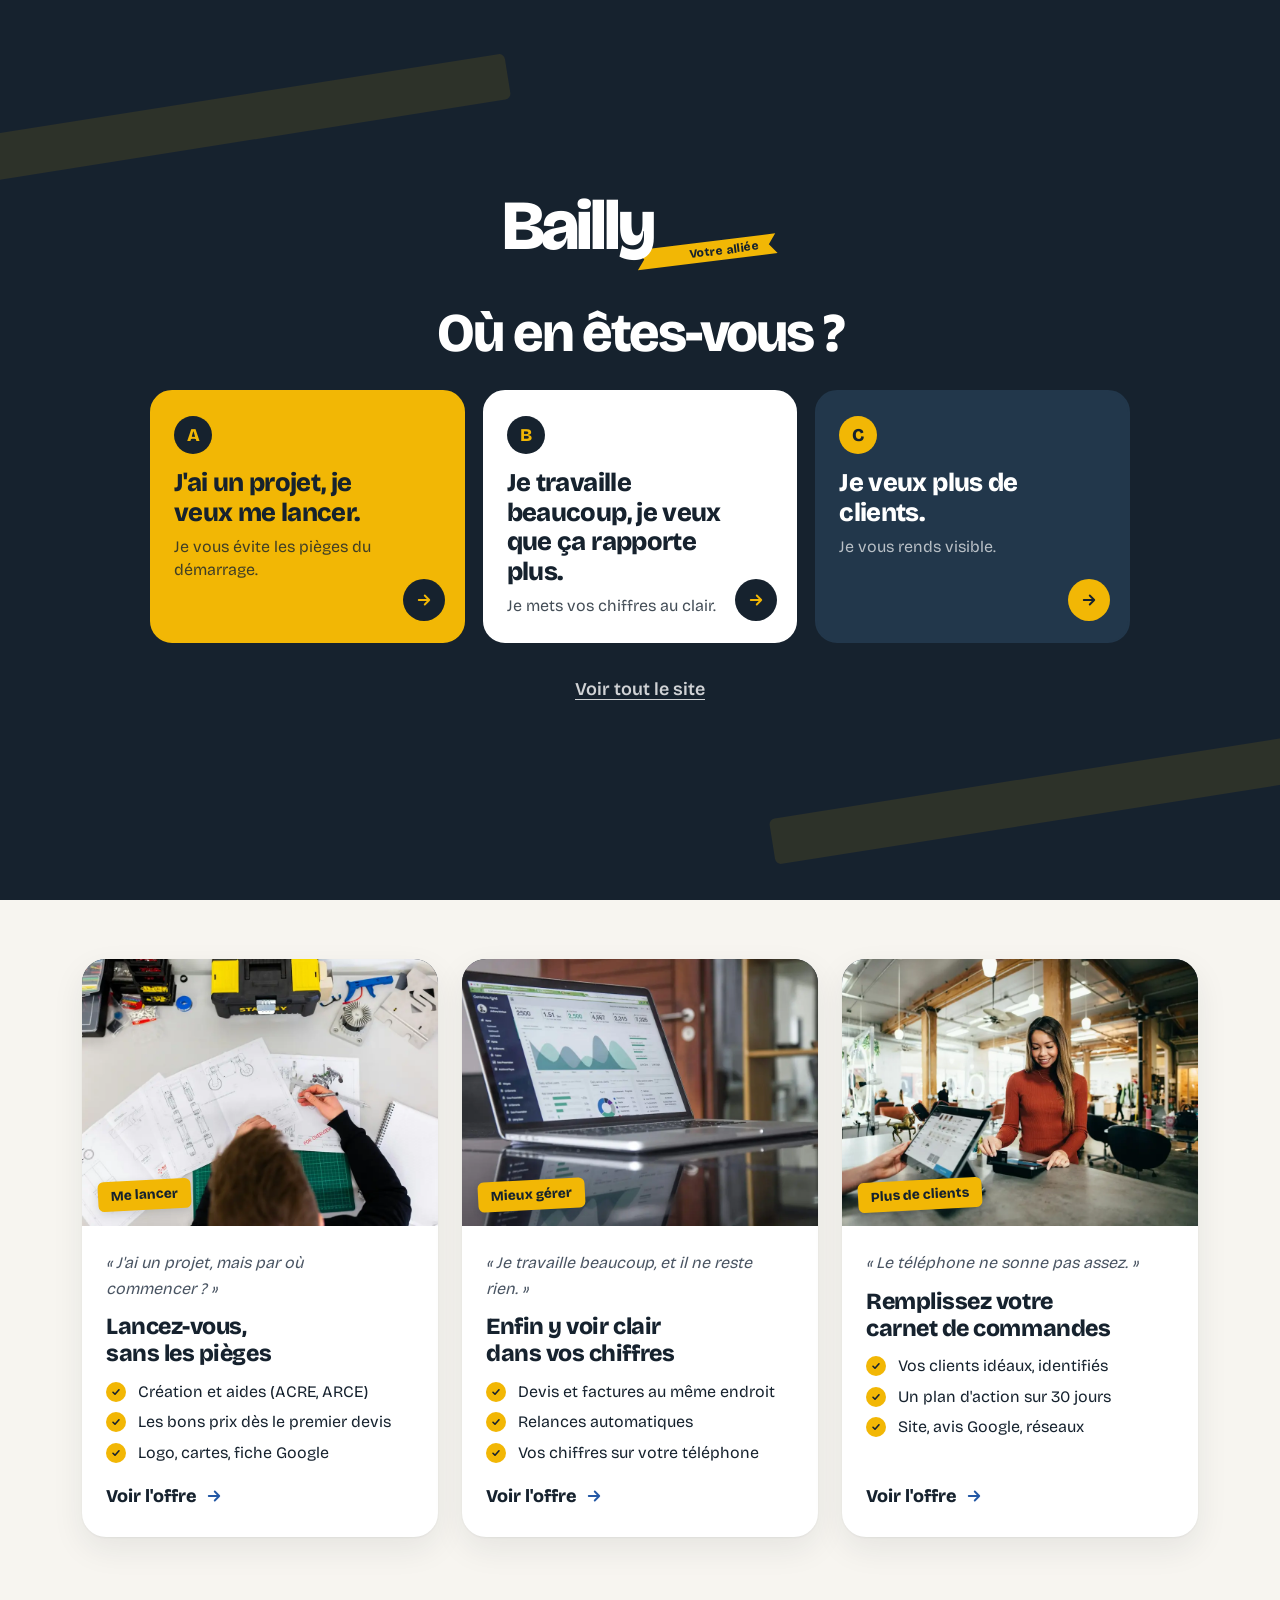
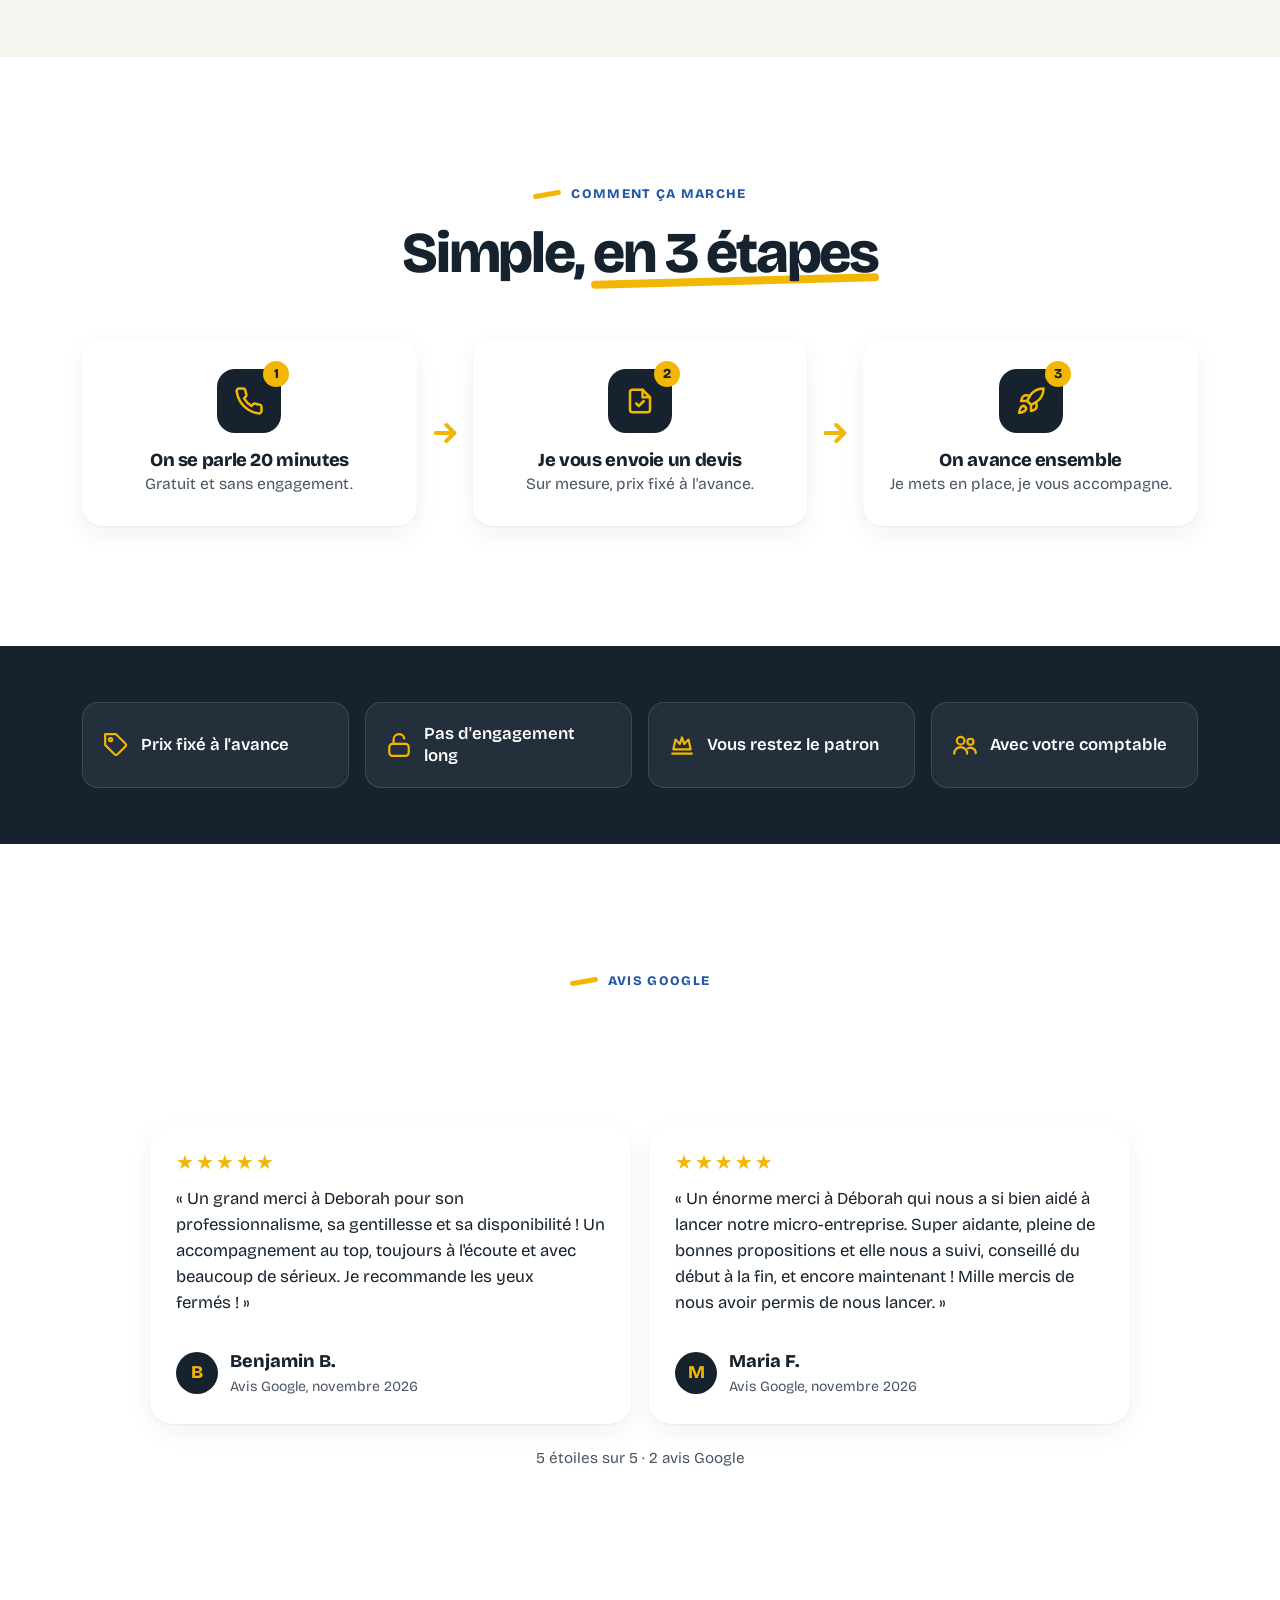
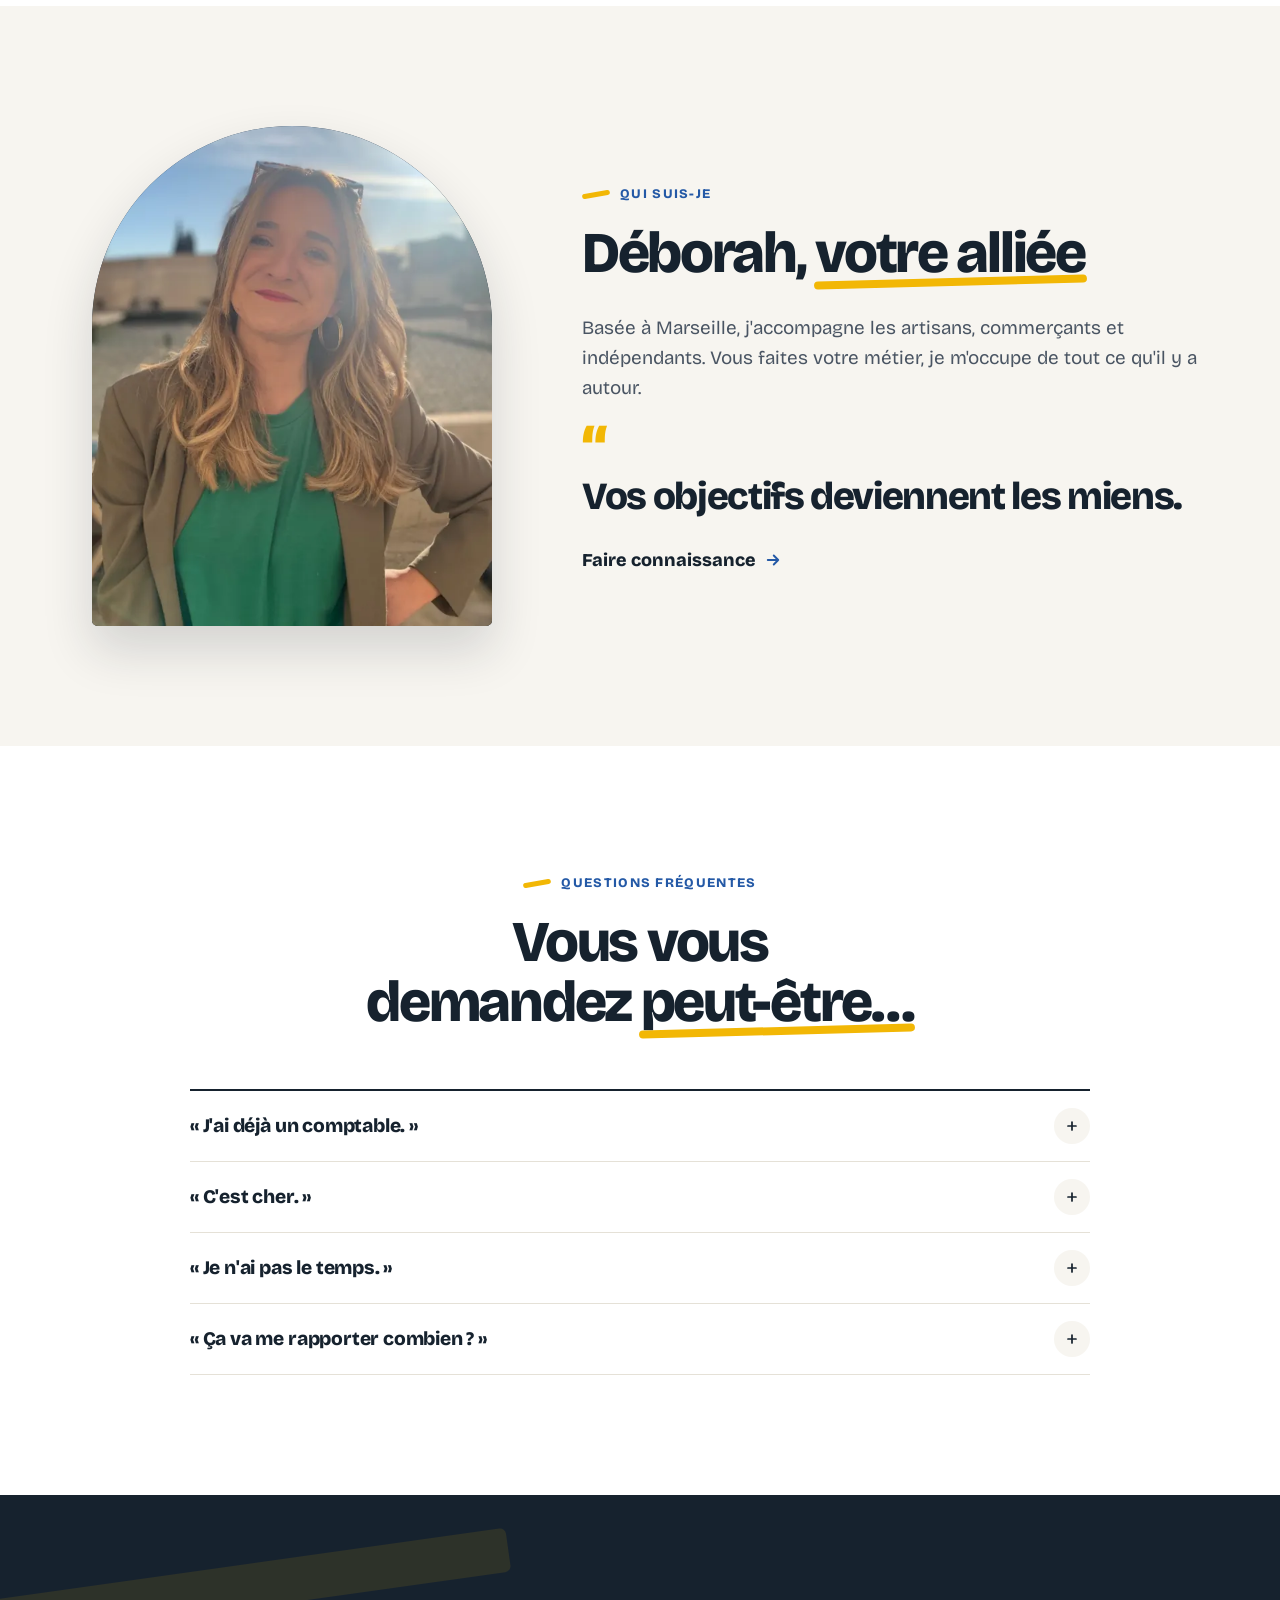
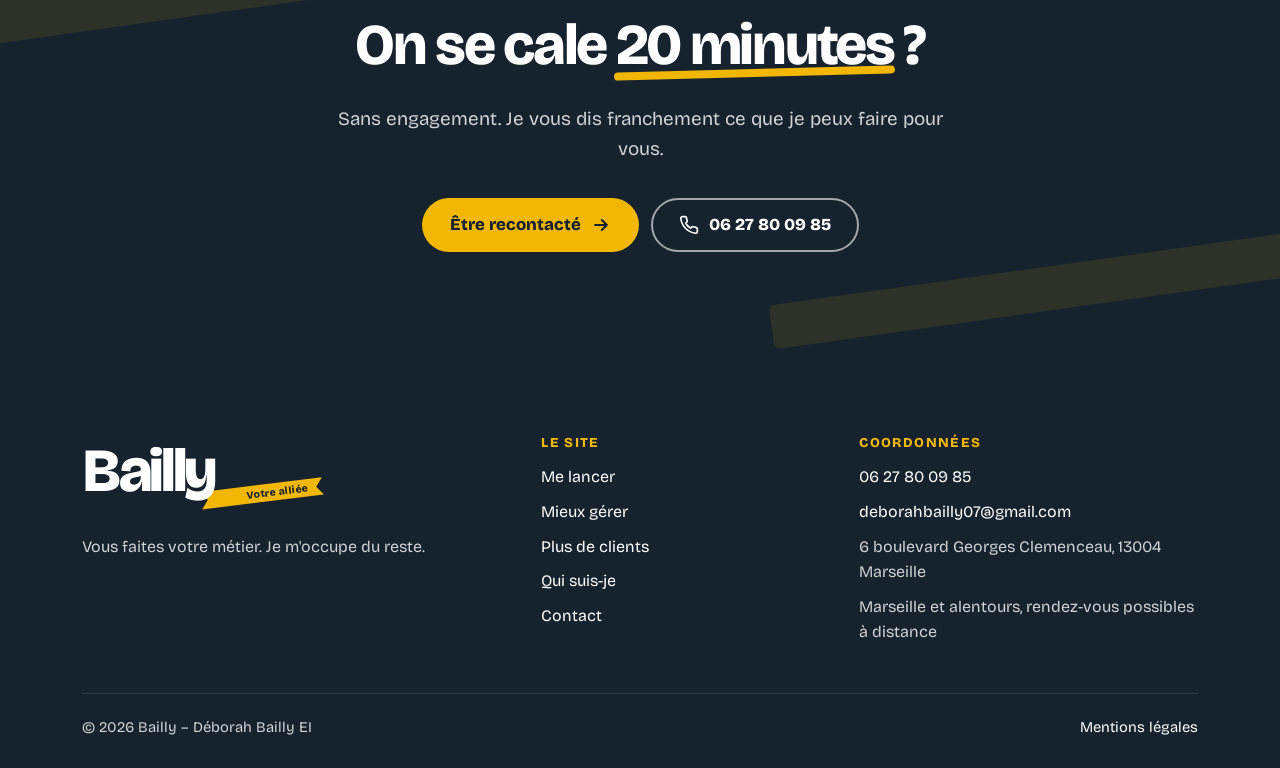
==== index.html @ db5484a9 "Avis Google : texte complet de l'avis de Maria Co-Authored-By: Claude Opus 5.5 <noreply@anthropic.co" ====
<!DOCTYPE html>
<html lang="fr">
<head>
<meta charset="utf-8">
<meta name="viewport" content="width=device-width, initial-scale=1">
<title>Bailly, votre alliée – Mise en place d'Odoo et gestion pour TPE à Marseille</title>
<meta name="description" content="Déborah Bailly, votre alliée d'entreprise, met en place les outils de gestion des entrepreneurs, avec Odoo comme spécialité : devis, factures, marges, comptabilité, puis recherche de clients. Tous métiers, Marseille et Bouches-du-Rhône.">
<link rel="canonical" href="https://www.bailly-gestion.fr/">
<meta name="theme-color" content="#16222E">
<meta property="og:type" content="website">
<meta property="og:locale" content="fr_FR">
<meta property="og:site_name" content="Bailly">
<meta property="og:title" content="Bailly – Vous faites votre métier. Je m'occupe du reste.">
<meta property="og:description" content="Déborah Bailly, votre alliée d'entreprise, met en place les outils de gestion des entrepreneurs, avec Odoo comme spécialité : devis, factures, marges, comptabilité, puis recherche de clients. Tous métiers, Marseille et Bouches-du-Rhône.">
<meta property="og:url" content="https://www.bailly-gestion.fr/">
<meta property="og:image" content="https://www.bailly-gestion.fr/partage.jpg">
<meta property="og:image:width" content="1200">
<meta property="og:image:height" content="630">
<meta property="og:image:alt" content="Bailly, votre alliée – Vous faites votre métier. Je m'occupe du reste.">
<meta name="twitter:card" content="summary_large_image">
<link rel="icon" type="image/svg+xml" href="favicon.svg">
<link rel="preconnect" href="https://fonts.googleapis.com">
<link rel="preconnect" href="https://fonts.gstatic.com" crossorigin>
<link href="https://fonts.googleapis.com/css2?family=Bricolage+Grotesque:opsz,wght@12..96,400;12..96,600;12..96,800&display=swap" rel="stylesheet">
<link rel="stylesheet" href="style.css?v=mwyuyj66">
<script>document.documentElement.classList.add('js');</script>
<script type="application/ld+json">
{
  "@context": "https://schema.org",
  "@type": "ProfessionalService",
  "@id": "https://www.bailly-gestion.fr/#entreprise",
  "name": "Bailly",
  "description": "Mise en place d'outils de gestion et de l'ERP Odoo pour artisans, commerçants, indépendants et TPE : devis, factures, marges, comptabilité, puis aide à la recherche de clients.",
  "knowsAbout": ["Odoo", "ERP", "Gestion d'entreprise", "Facturation électronique", "Devis et facturation", "Prospection commerciale"],
  "url": "https://www.bailly-gestion.fr/",
  "logo": "https://www.bailly-gestion.fr/favicon.svg",
  "telephone": "+33627800985",
  "email": "deborahbailly07@gmail.com",
  "founder": { "@type": "Person", "name": "Déborah Bailly" },
  "address": {
    "@type": "PostalAddress",
    "streetAddress": "6 boulevard Georges Clemenceau",
    "postalCode": "13004",
    "addressLocality": "Marseille",
    "addressRegion": "Provence-Alpes-Côte d'Azur",
    "addressCountry": "FR"
  },
  "areaServed": [
    { "@type": "City", "name": "Marseille" },
    { "@type": "AdministrativeArea", "name": "Bouches-du-Rhône" }
  ]
}
</script>
<script type="application/ld+json">
{
  "@context": "https://schema.org",
  "@type": "FAQPage",
  "mainEntity": [
    {
      "@type": "Question",
      "name": "J'ai déjà un comptable.",
      "acceptedAnswer": {
        "@type": "Answer",
        "text": "Très bien, je ne le remplace pas. Lui regarde le passé une fois par an ; moi, je vous aide à piloter chaque mois, et je lui prépare vos papiers."
      }
    },
    {
      "@type": "Question",
      "name": "C'est cher.",
      "acceptedAnswer": {
        "@type": "Answer",
        "text": "Un devis mal calculé peut coûter bien plus que mon accompagnement, et sur un seul chantier ou une seule commande. Et vous pouvez payer en 3 ou 4 fois."
      }
    },
    {
      "@type": "Question",
      "name": "Je n'ai pas le temps.",
      "acceptedAnswer": {
        "@type": "Answer",
        "text": "C'est justement le but : vous en faire gagner."
      }
    },
    {
      "@type": "Question",
      "name": "Ça va me rapporter combien ?",
      "acceptedAnswer": {
        "@type": "Answer",
        "text": "Je ne vais pas vous promettre un chiffre sans avoir regardé, ce ne serait pas sérieux. Donnez-moi 20 minutes avec un de vos devis, et je vous dis ce qu'il vous rapporte vraiment."
      }
    }
  ]
}
</script>
</head>
<body>
<svg width="0" height="0" style="position:absolute" aria-hidden="true" focusable="false">
  <defs>
    <!-- Logo principal : « Bailly » + ruban jaune « Votre alliée » derrière le y -->
    <symbol id="logo-principal" viewBox="0 0 366 122">
      <g transform="rotate(-7 270 86)">
        <polygon points="178,73 362,73 352,86 362,99 178,99 188,86" fill="#F2B705"/>
        <text x="293" y="91.5" text-anchor="middle" font-family="'Bricolage Grotesque', system-ui, sans-serif" font-weight="800" font-size="15.5" letter-spacing=".6" fill="#16222E">Votre alliée</text>
      </g>
      <text x="2" y="82" font-family="'Bricolage Grotesque', system-ui, sans-serif" font-weight="800" font-size="92" letter-spacing="-4" fill="currentColor">Bailly</text>
    </symbol>
    <!-- Logo en ligne (en-tête) -->
    <symbol id="logo-ligne" viewBox="0 0 250 56">
      <g transform="rotate(-6 176 38)">
        <polygon points="104,29 246,29 239,37.5 246,46 104,46 111,37.5" fill="#F2B705"/>
        <text x="186" y="41.6" text-anchor="middle" font-family="'Bricolage Grotesque', system-ui, sans-serif" font-weight="800" font-size="12" letter-spacing=".3" fill="#16222E">Votre alliée</text>
      </g>
      <text x="1" y="38" font-family="'Bricolage Grotesque', system-ui, sans-serif" font-weight="800" font-size="46" letter-spacing="-2" fill="currentColor">Bailly</text>
    </symbol>

    <symbol id="i-tel" viewBox="0 0 24 24"><path fill="none" stroke="currentColor" stroke-width="2" stroke-linecap="round" stroke-linejoin="round" d="M22 16.9v3a2 2 0 0 1-2.2 2 19.8 19.8 0 0 1-8.6-3.1 19.5 19.5 0 0 1-6-6A19.8 19.8 0 0 1 2.1 4.2 2 2 0 0 1 4.1 2h3a2 2 0 0 1 2 1.7c.1 1 .4 1.9.7 2.8a2 2 0 0 1-.5 2.1L8 9.9a16 16 0 0 0 6 6l1.3-1.3a2 2 0 0 1 2.1-.4c.9.3 1.8.6 2.8.7a2 2 0 0 1 1.8 2z"/></symbol>
    <symbol id="i-mail" viewBox="0 0 24 24"><g fill="none" stroke="currentColor" stroke-width="2" stroke-linecap="round" stroke-linejoin="round"><rect x="2" y="4" width="20" height="16" rx="3"/><path d="M3 6l9 7 9-7"/></g></symbol>
    <symbol id="i-lieu" viewBox="0 0 24 24"><g fill="none" stroke="currentColor" stroke-width="2" stroke-linecap="round" stroke-linejoin="round"><path d="M12 22s-7-6.2-7-12a7 7 0 0 1 14 0c0 5.8-7 12-7 12z"/><circle cx="12" cy="10" r="2.5"/></g></symbol>
    <symbol id="i-fleche" viewBox="0 0 24 24"><path fill="none" stroke="currentColor" stroke-width="2.5" stroke-linecap="round" stroke-linejoin="round" d="M5 12h14M13 6l6 6-6 6"/></symbol>
    <symbol id="i-soleil" viewBox="0 0 24 24"><g fill="none" stroke="currentColor" stroke-width="2" stroke-linecap="round"><circle cx="12" cy="12" r="4"/><path d="M12 2v2M12 20v2M4.9 4.9l1.4 1.4M17.7 17.7l1.4 1.4M2 12h2M20 12h2M4.9 19.1l1.4-1.4M17.7 6.3l1.4-1.4"/></g></symbol>
    <symbol id="i-lune" viewBox="0 0 24 24"><path fill="none" stroke="currentColor" stroke-width="2" stroke-linecap="round" stroke-linejoin="round" d="M21 12.8A9 9 0 1 1 11.2 3a7 7 0 0 0 9.8 9.8z"/></symbol>
    <symbol id="i-calendrier" viewBox="0 0 24 24"><g fill="none" stroke="currentColor" stroke-width="2" stroke-linecap="round" stroke-linejoin="round"><rect x="3" y="4" width="18" height="18" rx="3"/><path d="M16 2v4M8 2v4M3 10h18M9 15h6"/></g></symbol>
    <symbol id="i-etiquette" viewBox="0 0 24 24"><g fill="none" stroke="currentColor" stroke-width="2" stroke-linecap="round" stroke-linejoin="round"><path d="M20.6 13.4l-7.2 7.2a2 2 0 0 1-2.8 0L2 12V2h10l8.6 8.6a2 2 0 0 1 0 2.8z"/><circle cx="7" cy="7" r="1.5"/></g></symbol>
    <symbol id="i-libre" viewBox="0 0 24 24"><g fill="none" stroke="currentColor" stroke-width="2" stroke-linecap="round" stroke-linejoin="round"><rect x="3" y="11" width="18" height="11" rx="3"/><path d="M7 11V7a5 5 0 0 1 9.9-1"/></g></symbol>
    <symbol id="i-patron" viewBox="0 0 24 24"><g fill="none" stroke="currentColor" stroke-width="2" stroke-linecap="round" stroke-linejoin="round"><path d="M3 20h18"/><path d="M4 16l2-9 4 4 2-6 2 6 4-4 2 9z"/></g></symbol>
    <symbol id="i-main" viewBox="0 0 24 24"><g fill="none" stroke="currentColor" stroke-width="2" stroke-linecap="round" stroke-linejoin="round"><circle cx="8" cy="8" r="3.5"/><circle cx="17" cy="9" r="2.8"/><path d="M2 20a6 6 0 0 1 12 0M14.5 15.2A5 5 0 0 1 22 19.5"/></g></symbol>
    <symbol id="i-coche" viewBox="0 0 24 24"><path fill="none" stroke="currentColor" stroke-width="3" stroke-linecap="round" stroke-linejoin="round" d="M5 12.5l4.5 4.5L19 7.5"/></symbol>
    <symbol id="i-carte" viewBox="0 0 24 24"><g fill="none" stroke="currentColor" stroke-width="2" stroke-linecap="round" stroke-linejoin="round"><rect x="2" y="5" width="20" height="14" rx="3"/><path d="M2 10h20M6 15h4"/></g></symbol>
    <symbol id="i-facture" viewBox="0 0 24 24"><g fill="none" stroke="currentColor" stroke-width="2" stroke-linecap="round" stroke-linejoin="round"><path d="M6 2h9l5 5v13a2 2 0 0 1-2 2H6a2 2 0 0 1-2-2V4a2 2 0 0 1 2-2z"/><path d="M14 2v6h6M8 13h8M8 17h5"/></g></symbol>
    <symbol id="i-cadeau" viewBox="0 0 24 24"><g fill="none" stroke="currentColor" stroke-width="2.2" stroke-linecap="round" stroke-linejoin="round"><rect x="3" y="8" width="18" height="4" rx="1"/><path d="M5 12v9h14v-9M12 8v13M12 8S10.5 3 8 3.5 7 8 12 8zM12 8s1.5-5 4-4.5S17 8 12 8z"/></g></symbol>
    <symbol id="i-personne" viewBox="0 0 24 24"><g fill="none" stroke="currentColor" stroke-width="1.6" stroke-linecap="round"><circle cx="12" cy="8" r="4"/><path d="M4 21a8 8 0 0 1 16 0"/></g></symbol>
    <symbol id="i-lecture" viewBox="0 0 24 24"><path fill="currentColor" d="M7 4.5v15l12-7.5z"/></symbol>
    <symbol id="i-burger" viewBox="0 0 24 24"><path fill="none" stroke="currentColor" stroke-width="2.5" stroke-linecap="round" d="M4 7h16M4 12h16M4 17h16"/></symbol>
    <symbol id="i-croix" viewBox="0 0 24 24"><path fill="none" stroke="currentColor" stroke-width="2.5" stroke-linecap="round" d="M6 6l12 12M18 6L6 18"/></symbol>
    <symbol id="i-devis" viewBox="0 0 24 24"><g fill="none" stroke="currentColor" stroke-width="2" stroke-linecap="round" stroke-linejoin="round"><path d="M14 3H6a2 2 0 0 0-2 2v14a2 2 0 0 0 2 2h12a2 2 0 0 0 2-2V9z"/><path d="M14 3v6h6M9 14l2 2 4-4"/></g></symbol>
    <symbol id="i-boite" viewBox="0 0 24 24"><g fill="none" stroke="currentColor" stroke-width="2" stroke-linecap="round" stroke-linejoin="round"><path d="M21 8l-9-5-9 5v8l9 5 9-5z"/><path d="M3 8l9 5 9-5M12 13v8"/></g></symbol>
    <symbol id="i-panier" viewBox="0 0 24 24"><g fill="none" stroke="currentColor" stroke-width="2" stroke-linecap="round" stroke-linejoin="round"><circle cx="9" cy="20" r="1.5"/><circle cx="18" cy="20" r="1.5"/><path d="M2 3h3l2.7 12.4a2 2 0 0 0 2 1.6h8.6a2 2 0 0 0 2-1.6L22 7H6"/></g></symbol>
    <symbol id="i-graph" viewBox="0 0 24 24"><g fill="none" stroke="currentColor" stroke-width="2" stroke-linecap="round" stroke-linejoin="round"><path d="M3 3v18h18"/><path d="M7 15l4-4 3 3 6-7"/></g></symbol>
    <symbol id="i-globe" viewBox="0 0 24 24"><g fill="none" stroke="currentColor" stroke-width="2" stroke-linecap="round" stroke-linejoin="round"><circle cx="12" cy="12" r="9"/><path d="M3 12h18M12 3a14 14 0 0 1 0 18M12 3a14 14 0 0 0 0 18"/></g></symbol>
    <symbol id="i-boutique" viewBox="0 0 24 24"><g fill="none" stroke="currentColor" stroke-width="2" stroke-linecap="round" stroke-linejoin="round"><path d="M3 9l1.5-5h15L21 9M3 9v11h18V9M3 9h18"/><path d="M9 20v-6h6v6"/></g></symbol>
    <symbol id="i-dossier" viewBox="0 0 24 24"><g fill="none" stroke="currentColor" stroke-width="2" stroke-linecap="round" stroke-linejoin="round"><path d="M3 6a2 2 0 0 1 2-2h4l2 2h8a2 2 0 0 1 2 2v10a2 2 0 0 1-2 2H5a2 2 0 0 1-2-2z"/><path d="M8 13h8"/></g></symbol>
    <symbol id="i-mobile" viewBox="0 0 24 24"><g fill="none" stroke="currentColor" stroke-width="2" stroke-linecap="round" stroke-linejoin="round"><rect x="6" y="2" width="12" height="20" rx="3"/><path d="M10 18h4M9 12l2-2 2 2 2-3"/></g></symbol>
    <symbol id="i-recu" viewBox="0 0 24 24"><g fill="none" stroke="currentColor" stroke-width="2" stroke-linecap="round" stroke-linejoin="round"><path d="M5 2h14v20l-3-2-2 2-2-2-2 2-2-2-3 2z"/><path d="M9 7h6M9 11h6M9 15h4"/></g></symbol>
    <symbol id="i-engrenage" viewBox="0 0 24 24"><g fill="none" stroke="currentColor" stroke-width="2" stroke-linecap="round" stroke-linejoin="round"><circle cx="12" cy="12" r="3"/><path d="M19.4 15a1.7 1.7 0 0 0 .3 1.8l.1.1a2 2 0 1 1-2.8 2.8l-.1-.1a1.7 1.7 0 0 0-1.8-.3 1.7 1.7 0 0 0-1 1.5V21a2 2 0 1 1-4 0v-.1a1.7 1.7 0 0 0-1.1-1.5 1.7 1.7 0 0 0-1.8.3l-.1.1a2 2 0 1 1-2.8-2.8l.1-.1a1.7 1.7 0 0 0 .3-1.8 1.7 1.7 0 0 0-1.5-1H3a2 2 0 1 1 0-4h.1a1.7 1.7 0 0 0 1.5-1.1 1.7 1.7 0 0 0-.3-1.8l-.1-.1a2 2 0 1 1 2.8-2.8l.1.1a1.7 1.7 0 0 0 1.8.3H9a1.7 1.7 0 0 0 1-1.5V3a2 2 0 1 1 4 0v.1a1.7 1.7 0 0 0 1 1.5 1.7 1.7 0 0 0 1.8-.3l.1-.1a2 2 0 1 1 2.8 2.8l-.1.1a1.7 1.7 0 0 0-.3 1.8V9a1.7 1.7 0 0 0 1.5 1H21a2 2 0 1 1 0 4h-.1a1.7 1.7 0 0 0-1.5 1z"/></g></symbol>
    <symbol id="i-fusee" viewBox="0 0 24 24"><g fill="none" stroke="currentColor" stroke-width="2" stroke-linecap="round" stroke-linejoin="round"><path d="M4.5 16.5c-1.5 1.3-2 5-2 5s3.7-.5 5-2c.7-.8.7-2.1-.1-2.9a2.2 2.2 0 0 0-2.9-.1z"/><path d="M12 15l-3-3a22 22 0 0 1 2-3.9A12.9 12.9 0 0 1 22 2c0 2.7-.8 7.5-6 11a22.4 22.4 0 0 1-4 2z"/><path d="M9 12H4s.6-3 2-4c1.6-1.1 5 0 5 0M12 15v5s3-.6 4-2c1.1-1.6 0-5 0-5"/></g></symbol>
    <symbol id="i-cible" viewBox="0 0 24 24"><g fill="none" stroke="currentColor" stroke-width="2" stroke-linecap="round" stroke-linejoin="round"><circle cx="12" cy="12" r="9"/><circle cx="12" cy="12" r="5"/><circle cx="12" cy="12" r="1"/></g></symbol>
    <symbol id="i-megaphone" viewBox="0 0 24 24"><g fill="none" stroke="currentColor" stroke-width="2" stroke-linecap="round" stroke-linejoin="round"><path d="M3 11v2a1 1 0 0 0 1 1h3l6 4V6L7 10H4a1 1 0 0 0-1 1z"/><path d="M17 8a5 5 0 0 1 0 8M7 14l1 5h3l-1-4"/></g></symbol>
    <symbol id="i-etoile" viewBox="0 0 24 24"><path fill="none" stroke="currentColor" stroke-width="2" stroke-linejoin="round" d="M12 3l2.8 5.7 6.2.9-4.5 4.4 1.1 6.2L12 17.3 6.4 20.2l1.1-6.2L3 9.6l6.2-.9z"/></symbol>
  </defs>
</svg>
<a class="saut" href="#contenu">Aller au contenu</a>

<header class="entete" id="entete">
  <div class="conteneur">
    <a class="logo-lien" href="index.html" aria-label="Bailly, votre alliée – accueil">
      <svg class="logo-ligne" viewBox="0 0 250 56" aria-hidden="true"><use href="#logo-ligne"/></svg>
    </a>
    <nav class="nav-principale" aria-label="Menu principal">
      <a href="je-me-lance.html">Me lancer</a>
      <a href="mieux-gerer.html">Mieux gérer</a>
      <a href="plus-de-clients.html">Plus de clients</a>
      <a href="qui-suis-je.html">Qui suis-je</a>
      <a class="btn btn-jaune" href="contact.html">Prendre rendez-vous</a>
    </nav>
    <div class="actions-mobile">
      <a class="btn-rond btn-appel" href="tel:+33627800985" aria-label="Appeler Déborah au 06 27 80 09 85">
        <svg aria-hidden="true"><use href="#i-tel"/></svg>
      </a>
      <button class="btn-rond btn-burger" id="burger" type="button" aria-expanded="false" aria-controls="menu-mobile" aria-label="Ouvrir le menu">
        <svg class="ferme-icone" aria-hidden="true"><use href="#i-burger"/></svg>
        <svg class="ouvert-icone" aria-hidden="true"><use href="#i-croix"/></svg>
      </button>
    </div>
  </div>
</header>

<nav class="menu-mobile" id="menu-mobile" aria-label="Menu mobile" hidden>
  <a href="je-me-lance.html">Me lancer</a>
  <a href="mieux-gerer.html">Mieux gérer</a>
  <a href="plus-de-clients.html">Plus de clients</a>
  <a href="qui-suis-je.html">Qui suis-je</a>
  <a href="contact.html">Contact</a>
  <a class="btn btn-jaune" href="contact.html">Prendre rendez-vous</a>
</nav>

<main id="contenu">
<!-- ================= ÉCRAN D'ENTRÉE (1re visite, affiché par main.js) ================= -->
<div class="entree" id="entree" role="dialog" aria-modal="true" aria-labelledby="entree-titre" hidden>
  <div class="entree-boite" tabindex="-1">
    <svg class="entree-logo" viewBox="0 0 366 122" role="img" aria-label="Bailly, votre alliée"><use href="#logo-principal"/></svg>
    <h2 id="entree-titre">Où en êtes-vous&nbsp;?</h2>
    <div class="choix-duo trois">
        <a class="choix-carte choix-a" href="je-me-lance.html" data-choix="A">
          <span class="choix-lettre" aria-hidden="true">A</span>
          <strong>J'ai un projet, je veux me lancer.</strong>
          <span class="choix-sous">Je vous évite les pièges du démarrage.</span>
          <span class="choix-fleche" aria-hidden="true"><svg><use href="#i-fleche"/></svg></span>
        </a>
        <a class="choix-carte choix-b" href="mieux-gerer.html" data-choix="B">
          <span class="choix-lettre" aria-hidden="true">B</span>
          <strong>Je travaille beaucoup, je veux que ça rapporte plus.</strong>
          <span class="choix-sous">Je mets vos chiffres au clair.</span>
          <span class="choix-fleche" aria-hidden="true"><svg><use href="#i-fleche"/></svg></span>
        </a>
        <a class="choix-carte choix-c" href="plus-de-clients.html" data-choix="C">
          <span class="choix-lettre" aria-hidden="true">C</span>
          <strong>Je veux plus de clients.</strong>
          <span class="choix-sous">Je vous rends visible.</span>
          <span class="choix-fleche" aria-hidden="true"><svg><use href="#i-fleche"/></svg></span>
        </a>
    </div>
    <button class="entree-passer" type="button" id="entree-passer">Voir tout le site</button>
  </div>
</div>

<!-- ================= HÉROS ================= -->
<section class="heros">
  <div class="conteneur heros-grille">
    <div class="heros-texte">
      <ul class="pastilles-heros">
        <li class="pastille-lieu pastille-dispo"><span class="point" aria-hidden="true"></span>20 min pour en parler, sans engagement</li>
        <li class="pastille-lieu"><svg aria-hidden="true"><use href="#i-lieu"/></svg>Marseille</li>
      </ul>
      <h1><span class="h1-ligne">Vous faites votre métier.</span> <span class="h1-ligne">Je m'occupe <span class="souligne">du reste</span>.</span></h1>
      <p class="intro">Je vous aide à <strong>vous lancer</strong>, à <strong>mieux gérer</strong> et à <strong>trouver des clients</strong>. Vos objectifs deviennent les miens.</p>
      <div class="boutons">
        <a class="btn btn-jaune btn-rond-fleche" href="contact.html">On en parle 20&nbsp;minutes&nbsp;? <span class="rond" aria-hidden="true"><svg><use href="#i-fleche"/></svg></span></a>
        <a class="btn btn-blanc" href="tel:+33627800985"><svg aria-hidden="true"><use href="#i-tel"/></svg>06 27 80 09 85</a>
      </div>
      <ul class="confiance">
        <li><svg aria-hidden="true"><use href="#i-etiquette"/></svg>Prix fixé à l'avance</li>
        <li><svg aria-hidden="true"><use href="#i-libre"/></svg>Sans engagement long</li>
        <li><svg aria-hidden="true"><use href="#i-patron"/></svg>Vous restez le patron</li>
      </ul>
    </div>
    <div class="heros-visuel">
      <div class="arche">
        <picture>
          <source type="image/webp" srcset="deborah-600.webp 600w, deborah.webp 900w" sizes="(min-width: 960px) 400px, 90vw">
          <img src="deborah.jpg" srcset="deborah-600.jpg 600w, deborah.jpg 900w" sizes="(min-width: 960px) 400px, 90vw" alt="Déborah Bailly, votre alliée d'entreprise" width="900" height="1125" fetchpriority="high">
        </picture>
      </div>
      <p class="ruban">Déborah, votre alliée d'entreprise</p>
    </div>
  </div>
</section>

<div class="bande-cibles">
  <div class="conteneur">
    <ul aria-label="Pour qui">
      <li>Artisans</li><li>Commerçants</li><li>Indépendants</li><li>TPE de tous les métiers</li>
    </ul>
  </div>
</div>

<!-- ================= LES 3 OFFRES ================= -->
<section class="section creme" id="offres" aria-labelledby="titre-offres">
  <div class="conteneur">
    <div class="titre-centre">
      <p class="repere">Comment je vous aide</p>
      <h2 id="titre-offres" class="apparait">Où en êtes-vous&nbsp;?</h2>
    </div>
    <ul class="offres">
      <li class="offre apparait">
        <div class="offre-photo"><picture><source type="image/webp" srcset="photo-me-lancer.webp"><img src="photo-me-lancer.jpg" alt="Plans et outils posés sur une table de travail" width="960" height="720" loading="lazy"></picture><span class="etiquette">Me lancer</span></div>
        <div class="offre-corps">
          <p class="offre-douleur">«&nbsp;J'ai un projet, mais par où commencer&nbsp;?&nbsp;»</p>
          <h3>Lancez-vous, sans les pièges</h3>
          <ul><li>Création et aides (ACRE, ARCE)</li><li>Les bons prix dès le premier devis</li><li>Logo, cartes, fiche Google</li></ul>
          <a class="lien-fleche" href="je-me-lance.html">Voir l'offre <svg aria-hidden="true"><use href="#i-fleche"/></svg></a>
        </div>
      </li>
      <li class="offre apparait">
        <div class="offre-photo"><picture><source type="image/webp" srcset="photo-mieux-gerer.webp"><img src="photo-mieux-gerer.jpg" alt="Tableau de bord avec des graphiques sur un ordinateur portable" width="960" height="720" loading="lazy"></picture><span class="etiquette">Mieux gérer</span></div>
        <div class="offre-corps">
          <p class="offre-douleur">«&nbsp;Je travaille beaucoup, et il ne reste rien.&nbsp;»</p>
          <h3>Enfin y voir clair dans vos chiffres</h3>
          <ul><li>Devis et factures au même endroit</li><li>Relances automatiques</li><li>Vos chiffres sur votre téléphone</li></ul>
          <a class="lien-fleche" href="mieux-gerer.html">Voir l'offre <svg aria-hidden="true"><use href="#i-fleche"/></svg></a>
        </div>
      </li>
      <li class="offre apparait">
        <div class="offre-photo"><picture><source type="image/webp" srcset="photo-plus-de-clients.webp"><img src="photo-plus-de-clients.jpg" alt="Une commerçante encaisse une cliente au comptoir" width="960" height="720" loading="lazy"></picture><span class="etiquette">Plus de clients</span></div>
        <div class="offre-corps">
          <p class="offre-douleur">«&nbsp;Le téléphone ne sonne pas assez.&nbsp;»</p>
          <h3>Remplissez votre carnet de commandes</h3>
          <ul><li>Vos clients idéaux, identifiés</li><li>Un plan d'action sur 30 jours</li><li>Site, avis Google, réseaux</li></ul>
          <a class="lien-fleche" href="plus-de-clients.html">Voir l'offre <svg aria-hidden="true"><use href="#i-fleche"/></svg></a>
        </div>
      </li>
    </ul>
  </div>
</section>

<!-- ================= COMMENT ÇA MARCHE (schéma) ================= -->
<section class="section" aria-labelledby="titre-schema">
  <div class="conteneur">
    <div class="titre-centre">
      <p class="repere">Comment ça marche</p>
      <h2 id="titre-schema" class="apparait">Simple, <span class="souligne">en 3 étapes</span></h2>
    </div>
    <ol class="schema">
      <li class="schema-etape apparait"><span class="schema-ico" aria-hidden="true"><svg><use href="#i-tel"/></svg></span><div><h3>On se parle 20 minutes</h3><p>Gratuit et sans engagement.</p></div></li>
      <li class="schema-etape apparait"><span class="schema-ico" aria-hidden="true"><svg><use href="#i-devis"/></svg></span><div><h3>Je vous envoie un devis</h3><p>Sur mesure, prix fixé à l'avance.</p></div></li>
      <li class="schema-etape apparait"><span class="schema-ico" aria-hidden="true"><svg><use href="#i-fusee"/></svg></span><div><h3>On avance ensemble</h3><p>Je mets en place, je vous accompagne.</p></div></li>
    </ol>
  </div>
</section>

<!-- ================= GARANTIES ================= -->
<section class="section nuit" style="padding:56px 0" aria-label="Mes engagements">
  <div class="conteneur">
    <ul class="garanties">
      <li><svg aria-hidden="true"><use href="#i-etiquette"/></svg>Prix fixé à l'avance</li>
      <li><svg aria-hidden="true"><use href="#i-libre"/></svg>Pas d'engagement long</li>
      <li><svg aria-hidden="true"><use href="#i-patron"/></svg>Vous restez le patron</li>
      <li><svg aria-hidden="true"><use href="#i-main"/></svg>Avec votre comptable</li>
    </ul>
  </div>
</section>

<!-- ================= AVIS GOOGLE (vrais avis, recopiés depuis la fiche Google) ================= -->
<section class="section" aria-labelledby="titre-avis">
  <div class="conteneur">
    <div class="titre-centre">
      <p class="repere">Avis Google</p>
      <h2 id="titre-avis" class="apparait">Ils m'ont fait <span class="souligne">confiance</span></h2>
    </div>
    <div class="avis-grille">
      <figure class="avis apparait">
        <div class="avis-etoiles" role="img" aria-label="5 étoiles sur 5">★★★★★</div>
        <blockquote><p>«&nbsp;Un grand merci à Deborah pour son professionnalisme, sa gentillesse et sa disponibilité&nbsp;! Un accompagnement au top, toujours à l'écoute et avec beaucoup de sérieux. Je recommande les yeux fermés&nbsp;!&nbsp;»</p></blockquote>
        <figcaption><span class="avis-initiale" aria-hidden="true">B</span><span>Benjamin B.<small>Avis Google, novembre 2026</small></span></figcaption>
      </figure>
      <figure class="avis apparait">
        <div class="avis-etoiles" role="img" aria-label="5 étoiles sur 5">★★★★★</div>
        <blockquote><p>«&nbsp;Un énorme merci à Déborah qui nous a si bien aidé à lancer notre micro-entreprise. Super aidante, pleine de bonnes propositions et elle nous a suivi, conseillé du début à la fin, et encore maintenant&nbsp;! Mille mercis de nous avoir permis de nous lancer.&nbsp;»</p></blockquote>
        <figcaption><span class="avis-initiale" aria-hidden="true">M</span><span>Maria F.<small>Avis Google, novembre 2026</small></span></figcaption>
      </figure>
    </div>
    <p class="avis-source">5 étoiles sur 5 · 2 avis Google</p>
  </div>
</section>

<!-- ================= QUI SUIS-JE (court) ================= -->
<section class="section creme" aria-labelledby="titre-qui">
  <div class="conteneur qui">
    <div class="portrait-photo apparait">
      <div class="arche">
        <picture>
          <source type="image/webp" srcset="deborah-600.webp 600w, deborah.webp 900w" sizes="(min-width: 900px) 400px, 90vw">
          <img src="deborah.jpg" srcset="deborah-600.jpg 600w, deborah.jpg 900w" sizes="(min-width: 900px) 400px, 90vw" alt="Déborah Bailly" width="900" height="1125" loading="lazy">
        </picture>
      </div>
    </div>
    <div class="apparait">
      <p class="repere">Qui suis-je</p>
      <h2 id="titre-qui">Déborah, <span class="souligne">votre alliée</span></h2>
      <p class="intro">Basée à Marseille, j'accompagne les artisans, commerçants et indépendants. Vous faites votre métier, je m'occupe de tout ce qu'il y a autour.</p>
      <p class="grande-citation">Vos objectifs deviennent les miens.</p>
      <a class="lien-fleche" href="qui-suis-je.html">Faire connaissance <svg aria-hidden="true"><use href="#i-fleche"/></svg></a>
    </div>
  </div>
</section>

<!-- ================= QUESTIONS ================= -->
<section class="section" id="questions" aria-labelledby="titre-faq">
  <div class="conteneur">
    <div class="titre-centre">
      <p class="repere">Questions fréquentes</p>
      <h2 id="titre-faq" class="apparait">Vous vous demandez <span class="souligne">peut-être…</span></h2>
    </div>
    <div class="faq apparait" style="margin:0 auto">
      <details><summary>«&nbsp;J'ai déjà un comptable.&nbsp;»</summary><div class="reponse"><p>Très bien, je ne le remplace pas. Lui regarde le passé une fois par an&nbsp;; moi, je vous aide à piloter chaque mois, et je lui prépare vos papiers.</p></div></details>
      <details><summary>«&nbsp;C'est cher.&nbsp;»</summary><div class="reponse"><p>Un devis mal calculé peut coûter bien plus que mon accompagnement, et sur un seul chantier ou une seule commande. Et vous pouvez payer en 3 ou 4 fois.</p></div></details>
      <details><summary>«&nbsp;Je n'ai pas le temps.&nbsp;»</summary><div class="reponse"><p>C'est justement le but&nbsp;: vous en faire gagner.</p></div></details>
      <details><summary>«&nbsp;Ça va me rapporter combien&nbsp;?&nbsp;»</summary><div class="reponse"><p>Je ne vais pas vous promettre un chiffre sans avoir regardé, ce ne serait pas sérieux. Donnez-moi 20 minutes avec un de vos devis, et je vous dis ce qu'il vous rapporte vraiment.</p></div></details>
    </div>
  </div>
</section>

<!-- ================= APPEL FINAL ================= -->
<section class="section nuit appel" aria-labelledby="titre-appel">
  <div class="conteneur">
    <h2 id="titre-appel" class="apparait">On se cale <span class="souligne">20 minutes</span>&nbsp;?</h2>
    <p class="intro">Sans engagement. Je vous dis franchement ce que je peux faire pour vous.</p>
    <div class="boutons">
      <a class="btn btn-jaune" href="contact.html">Être recontacté <svg aria-hidden="true"><use href="#i-fleche"/></svg></a>
      <a class="btn btn-contour" href="tel:+33627800985"><svg aria-hidden="true"><use href="#i-tel"/></svg>06 27 80 09 85</a>
    </div>
  </div>
</section>
</main>

<footer class="pied">
  <div class="conteneur">
    <div class="pied-grille">
      <div>
        <svg class="logo-principal" viewBox="0 0 366 122" role="img" aria-label="Bailly, votre alliée"><use href="#logo-principal"/></svg>
        <p>Vous faites votre métier. Je m'occupe du reste.</p>
      </div>
      <nav aria-label="Plan du site">
        <h2>Le site</h2>
        <ul>
          <li><a href="je-me-lance.html">Me lancer</a></li>
          <li><a href="mieux-gerer.html">Mieux gérer</a></li>
          <li><a href="plus-de-clients.html">Plus de clients</a></li>
          <li><a href="qui-suis-je.html">Qui suis-je</a></li>
          <li><a href="contact.html">Contact</a></li>
        </ul>
      </nav>
      <div>
        <h2>Coordonnées</h2>
        <ul>
          <li><a href="tel:+33627800985">06 27 80 09 85</a></li>
          <li><a href="mailto:deborahbailly07@gmail.com">deborahbailly07@gmail.com</a></li>
          <li>6 boulevard Georges Clemenceau, 13004 Marseille</li>
          <li>Marseille et alentours, rendez-vous possibles à distance</li>
        </ul>
      </div>
    </div>
    <div class="pied-bas">
      <span>© 2026 Bailly – Déborah Bailly EI</span>
      <a href="mentions-legales.html">Mentions légales</a>
    </div>
  </div>
</footer>

<script src="main.js?v=mwyuyj66" defer></script>
</body>
</html>
---- style.css ----
/* ==================================================================
   Bailly – feuille de style
   Mobile d'abord. Couleurs et typo : voir :root.
   ================================================================== */
:root {
  --bleu-nuit: #16222E;
  --jaune:     #F2B705;
  --bleu:      #2459A6;
  --blanc:     #FFFFFF;
  --creme:     #F7F5F0;

  --texte-doux: #4A5563;
  --bord: #E5E1D7;
  --rayon: 16px;
  --ombre: 0 1px 2px rgba(22,34,46,.05), 0 8px 24px rgba(22,34,46,.06);
  --entete: 68px;
  --marge: 20px;
}

/* ---------- Base ---------- */
*, *::before, *::after { box-sizing: border-box; }
html { scroll-behavior: smooth; scroll-padding-top: calc(var(--entete) + 12px); -webkit-text-size-adjust: 100%; }
body {
  margin: 0; background: var(--blanc); color: var(--bleu-nuit);
  font-family: "Bricolage Grotesque", system-ui, -apple-system, "Segoe UI", Roboto, sans-serif;
  font-size: 18px; line-height: 1.6; overflow-x: hidden;
}
img, svg, video { display: block; max-width: 100%; }
a { color: var(--bleu); text-underline-offset: 3px; }
h1, h2, h3 { font-weight: 800; letter-spacing: -0.03em; line-height: 1.05; margin: 0 0 .5em; text-wrap: balance; }
h1 { font-size: clamp(2.6rem, 10vw, 5.2rem); letter-spacing: -0.045em; }
h2 { font-size: clamp(2.1rem, 7vw, 3.6rem); letter-spacing: -0.04em; }
h3 { font-size: 1.4rem; letter-spacing: -0.02em; line-height: 1.2; }
p { margin: 0 0 1em; }
ul, ol { margin: 0; padding: 0; }
:focus-visible { outline: 3px solid var(--bleu); outline-offset: 3px; border-radius: 6px; }
.nuit :focus-visible { outline-color: var(--jaune); }

.saut { position: absolute; left: 12px; top: -60px; z-index: 200; background: var(--jaune); color: var(--bleu-nuit); padding: 10px 16px; border-radius: 10px; font-weight: 800; text-decoration: none; }
.saut:focus { top: 12px; }
.sr { position: absolute !important; width: 1px; height: 1px; overflow: hidden; clip: rect(0 0 0 0); white-space: nowrap; }

.conteneur { width: 100%; max-width: 1180px; margin: 0 auto; padding: 0 var(--marge); }
.section { padding: 80px 0; }
@media (min-width: 960px) { .section { padding: 120px 0; } :root { --marge: 32px; } }
.creme { background: var(--creme); }
.nuit { background: var(--bleu-nuit); color: var(--blanc); }
.nuit a:not(.btn) { color: var(--blanc); }

/* Petits éléments du « ruban jaune » */
.repere {
  display: inline-flex; align-items: center; gap: 10px; margin-bottom: 18px;
  font-size: .82rem; font-weight: 800; letter-spacing: .1em; text-transform: uppercase; color: var(--bleu);
}
.repere::before { content: ""; width: 28px; height: 5px; border-radius: 3px; background: var(--jaune); transform: rotate(-10deg); }
.nuit .repere { color: var(--jaune); }

.souligne { position: relative; display: inline-block; white-space: nowrap; z-index: 0; }
.souligne::after {
  content: ""; position: absolute; z-index: -1; left: -.03em; right: -.03em; bottom: -.04em; height: .14em;
  background: var(--jaune); border-radius: 4px; transform: rotate(-1.5deg);
}
.etiquette {
  display: inline-block; background: var(--jaune); color: var(--bleu-nuit); font-weight: 800; font-size: .85rem;
  line-height: 1.2; padding: 7px 13px; border-radius: 6px; transform: rotate(-3deg); box-shadow: 0 3px 10px rgba(22,34,46,.15);
}
.intro { font-size: 1.18rem; color: var(--texte-doux); max-width: 640px; }
.nuit .intro { color: rgba(255,255,255,.8); }
.tete-section { max-width: 780px; margin-bottom: 44px; }
@media (min-width: 960px) { .tete-section { margin-bottom: 64px; } }

/* ---------- Boutons ---------- */
.btn {
  display: inline-flex; align-items: center; justify-content: center; gap: 10px;
  min-height: 54px; padding: 14px 26px; border-radius: 999px; border: 2px solid transparent;
  font: inherit; font-weight: 800; font-size: 1.05rem; line-height: 1.2; text-decoration: none; cursor: pointer;
  transition: transform .2s ease, box-shadow .2s ease, background-color .2s ease, color .2s ease, border-color .2s ease;
}
.btn svg { width: 20px; height: 20px; flex: none; }
.btn-jaune { background: var(--jaune); color: var(--bleu-nuit); }
.btn-jaune:hover { transform: translateY(-2px); box-shadow: 0 10px 22px rgba(242,183,5,.35); }
.btn-nuit { background: var(--bleu-nuit); color: var(--blanc); }
.btn-nuit:hover { transform: translateY(-2px); box-shadow: 0 10px 22px rgba(22,34,46,.25); }
.btn-contour { border-color: var(--bleu-nuit); color: var(--bleu-nuit); background: transparent; }
.btn-contour:hover { background: var(--bleu-nuit); color: var(--blanc); }
.nuit .btn-contour { border-color: rgba(255,255,255,.6); color: var(--blanc); }
.nuit .btn-contour:hover { background: var(--blanc); color: var(--bleu-nuit); border-color: var(--blanc); }
.boutons { display: flex; flex-direction: column; gap: 12px; }
.boutons .btn { width: 100%; }
@media (min-width: 560px) { .boutons { flex-direction: row; flex-wrap: wrap; } .boutons .btn { width: auto; } }

.lien-fleche { display: inline-flex; align-items: center; gap: 8px; font-weight: 800; text-decoration: none; color: var(--bleu-nuit); }
.lien-fleche svg { width: 18px; height: 18px; transition: transform .2s ease; color: var(--bleu); }
.nuit .lien-fleche svg { color: var(--jaune); }
.lien-fleche:hover { text-decoration: underline; text-decoration-color: var(--jaune); text-decoration-thickness: 3px; }
.lien-fleche:hover svg { transform: translateX(4px); }

/* ---------- En-tête ---------- */
.entete { position: fixed; inset: 0 0 auto; z-index: 100; height: var(--entete); background: rgba(247,245,240,.92); backdrop-filter: saturate(160%) blur(10px); transition: box-shadow .2s, background-color .2s; }
.entete.defile { background: rgba(255,255,255,.96); box-shadow: 0 1px 0 var(--bord), 0 8px 20px rgba(22,34,46,.05); }
.entete .conteneur { height: 100%; display: flex; align-items: center; justify-content: space-between; gap: 12px; }
.logo-lien { display: block; color: var(--bleu-nuit); border-radius: 8px; flex: none; }
.logo-ligne { width: 152px; height: auto; }
.nav-principale { display: none; }
.actions-mobile { display: flex; align-items: center; gap: 8px; }
.btn-rond { width: 46px; height: 46px; border-radius: 50%; display: inline-grid; place-items: center; border: 0; cursor: pointer; text-decoration: none; }
.btn-rond svg { width: 21px; height: 21px; }
.btn-appel { background: var(--jaune); color: var(--bleu-nuit); }
.btn-burger { background: var(--bleu-nuit); color: var(--blanc); }
.btn-burger .ouvert-icone { display: none; }
.btn-burger[aria-expanded="true"] .ferme-icone { display: none; }
.btn-burger[aria-expanded="true"] .ouvert-icone { display: block; }

.menu-mobile { position: fixed; inset: var(--entete) 0 auto; z-index: 99; background: var(--blanc); padding: 8px var(--marge) 26px; box-shadow: 0 20px 34px rgba(22,34,46,.14); }
.menu-mobile[hidden] { display: none; }
.menu-mobile a:not(.btn) { display: flex; align-items: center; justify-content: space-between; padding: 15px 2px; font-size: 1.3rem; font-weight: 800; letter-spacing: -0.02em; color: var(--bleu-nuit); text-decoration: none; border-bottom: 1px solid var(--bord); }
.menu-mobile a[aria-current="page"] { color: var(--bleu); }
.menu-mobile .btn { width: 100%; margin-top: 20px; }

@media (min-width: 980px) {
  :root { --entete: 80px; }
  .logo-ligne { width: 178px; }
  .actions-mobile, .menu-mobile { display: none !important; }
  .nav-principale { display: flex; align-items: center; gap: 30px; }
  .nav-principale a:not(.btn) { position: relative; padding: 6px 0; font-weight: 600; font-size: 1rem; color: var(--bleu-nuit); text-decoration: none; }
  .nav-principale a:not(.btn)::after { content: ""; position: absolute; left: 0; right: 0; bottom: 0; height: 3px; border-radius: 2px; background: var(--jaune); transform: scaleX(0); transform-origin: left; transition: transform .2s ease; }
  .nav-principale a:not(.btn):hover::after, .nav-principale a[aria-current="page"]::after { transform: scaleX(1); }
  .nav-principale .btn { min-height: 46px; padding: 10px 22px; font-size: 1rem; }
}

/* ---------- Héros (accueil) ---------- */
.heros { background: var(--creme); padding: calc(var(--entete) + 36px) 0 0; overflow: hidden; }
.heros-grille { display: grid; gap: 44px; align-items: end; }
.heros-texte { padding-bottom: 8px; }
.pastille-lieu { display: inline-flex; align-items: center; gap: 8px; background: var(--blanc); border: 1px solid var(--bord); border-radius: 999px; padding: 7px 14px 7px 10px; font-size: .92rem; font-weight: 600; margin-bottom: 24px; }
.pastille-lieu svg { width: 18px; height: 18px; color: var(--bleu); }
.heros h1 { margin-bottom: 26px; }
.heros .intro { font-size: 1.2rem; margin-bottom: 14px; }
.signature { display: flex; align-items: center; gap: 12px; font-weight: 800; margin: 0 0 32px; }
.signature::before { content: ""; width: 34px; height: 5px; border-radius: 3px; background: var(--jaune); transform: rotate(-10deg); }

.heros-visuel { position: relative; justify-self: center; width: min(100%, 420px); }
.arche {
  aspect-ratio: 4 / 5; width: 100%; border-radius: 999px 999px 0 0; overflow: hidden; position: relative;
  background: radial-gradient(120% 80% at 30% 10%, #2E4358 0%, var(--bleu-nuit) 55%, #0D1620 100%);
  display: grid; place-items: center; color: rgba(255,255,255,.5);
}
.arche img { width: 100%; height: 100%; object-fit: cover; }
.arche-vide { text-align: center; font-size: .95rem; }
.arche-vide svg { width: 72px; height: 72px; margin: 0 auto 10px; color: rgba(255,255,255,.3); }
.ruban {
  position: absolute; left: -6%; right: -6%; bottom: 16%; transform: rotate(-6deg);
  background: var(--jaune); color: var(--bleu-nuit); text-align: center; font-weight: 800; letter-spacing: -0.01em;
  font-size: clamp(1rem, 3.8vw, 1.25rem); padding: 12px 18px; box-shadow: 0 10px 24px rgba(22,34,46,.25);
  clip-path: polygon(0 0, 100% 0, 97% 50%, 100% 100%, 0 100%, 3% 50%);
}
@media (min-width: 960px) {
  .heros { padding-top: calc(var(--entete) + 64px); }
  .heros-grille { grid-template-columns: 1.25fr .9fr; gap: 64px; }
  .heros-texte { padding-bottom: 96px; }
}

.bande-cibles { background: var(--bleu-nuit); color: var(--blanc); padding: 22px 0; }
.bande-cibles ul { list-style: none; display: flex; flex-wrap: wrap; justify-content: center; gap: 8px 0; font-weight: 800; font-size: 1.05rem; }
.bande-cibles li { display: inline-flex; align-items: center; }
.bande-cibles li + li::before { content: ""; width: 8px; height: 8px; border-radius: 50%; background: var(--jaune); margin: 0 16px; }

/* ---------- Le problème : une journée ---------- */
.journee { list-style: none; display: grid; gap: 0; border-top: 2px solid var(--bleu-nuit); }
.moment { display: grid; gap: 6px 28px; padding: 28px 0; border-bottom: 1px solid var(--bord); }
.heure { font-size: clamp(2.6rem, 9vw, 4.2rem); font-weight: 800; letter-spacing: -0.05em; line-height: 1; color: var(--bleu); }
.moment:last-child .heure { color: var(--bleu-nuit); }
.moment h3 { margin: 0 0 6px; font-size: 1.45rem; }
.moment p { margin: 0; color: var(--texte-doux); max-width: 560px; }
@media (min-width: 760px) { .moment { grid-template-columns: 220px 1fr; align-items: baseline; padding: 36px 0; } }
.bascule { margin: 48px 0 0; font-size: clamp(1.9rem, 6vw, 3rem); font-weight: 800; letter-spacing: -0.04em; line-height: 1.1; }

/* ---------- Services (accueil) ---------- */
.services { list-style: none; display: grid; gap: 18px; }
.service {
  position: relative; display: grid; gap: 14px; padding: 28px 24px; border-radius: 22px;
  background: rgba(255,255,255,.05); border: 1px solid rgba(255,255,255,.12); transition: background-color .2s ease, transform .2s ease;
}
.service:hover { background: rgba(255,255,255,.09); transform: translateY(-3px); }
.service-num { font-size: 4rem; font-weight: 800; letter-spacing: -0.06em; line-height: .8; color: var(--jaune); }
.service h3 { font-size: clamp(1.7rem, 5vw, 2.1rem); margin: 0; }
.service .promesse { font-size: 1.12rem; color: rgba(255,255,255,.85); margin: 0; }
.service ul { list-style: none; display: grid; gap: 8px; margin: 4px 0 8px; }
.service li { display: grid; grid-template-columns: 18px 1fr; gap: 10px; color: rgba(255,255,255,.78); font-size: 1rem; line-height: 1.45; }
.service li::before { content: ""; width: 14px; height: 4px; border-radius: 2px; background: var(--jaune); margin-top: .65em; transform: rotate(-10deg); }
.service .lien-fleche { margin-top: auto; }
.service .lien-fleche::after { content: ""; position: absolute; inset: 0; border-radius: 22px; }
@media (min-width: 900px) { .services { grid-template-columns: repeat(3, 1fr); gap: 22px; } .service { padding: 34px 30px; } }

.sur-devis {
  margin-top: 28px; display: grid; gap: 18px; align-items: center; padding: 26px 24px; border-radius: 22px;
  background: var(--jaune); color: var(--bleu-nuit);
}
.sur-devis h3 { margin: 0 0 6px; font-size: 1.5rem; }
.sur-devis p { margin: 0; }
.sur-devis .btn { justify-self: start; }
@media (min-width: 900px) { .sur-devis { grid-template-columns: 1fr auto; padding: 30px 34px; } }

/* ---------- Méthode ---------- */
.methode { list-style: none; display: grid; gap: 0; counter-reset: m; }
.methode li { position: relative; padding: 0 0 36px 74px; }
.methode li::before {
  counter-increment: m; content: counter(m); position: absolute; left: 0; top: 0; width: 52px; height: 52px; border-radius: 50%;
  background: var(--bleu-nuit); color: var(--jaune); font-weight: 800; font-size: 1.4rem; display: grid; place-items: center; box-shadow: 0 0 0 6px var(--creme);
}
.methode li::after { content: ""; position: absolute; left: 24px; top: 58px; bottom: 6px; width: 4px; border-radius: 2px; background: var(--jaune); }
.methode li:last-child { padding-bottom: 0; }
.methode li:last-child::after { display: none; }
.methode h3 { padding-top: 10px; margin-bottom: 6px; }
.methode p { margin: 0; color: var(--texte-doux); }
@media (min-width: 900px) {
  .methode { grid-template-columns: repeat(3, 1fr); gap: 36px; }
  .methode li { padding: 80px 0 0; }
  .methode li::after { left: 62px; right: -36px; top: 24px; bottom: auto; width: auto; height: 4px; }
  .methode h3 { padding-top: 0; }
}
.citation-outil { margin: 48px 0 0; padding: 26px 26px 26px 30px; border-left: 6px solid var(--jaune); background: var(--blanc); border-radius: 0 var(--rayon) var(--rayon) 0; font-size: 1.15rem; max-width: 820px; }

/* ---------- Pourquoi moi ---------- */
.raisons { list-style: none; display: grid; gap: 1px; background: var(--bord); border: 1px solid var(--bord); border-radius: 22px; overflow: hidden; }
.raison { background: var(--blanc); padding: 30px 26px; }
.raison-icone { width: 56px; height: 56px; border-radius: 16px; background: var(--creme); color: var(--bleu); display: grid; place-items: center; margin-bottom: 18px; }
.raison-icone svg { width: 28px; height: 28px; }
.raison h3 { margin-bottom: 8px; }
.raison p { margin: 0; color: var(--texte-doux); }
@media (min-width: 760px) { .raisons { grid-template-columns: 1fr 1fr; } .raison { padding: 40px 36px; } }

/* ---------- Qui suis-je ---------- */
.qui { display: grid; gap: 40px; align-items: center; }
.portrait { position: relative; width: min(100%, 400px); margin: 0 auto; }
.portrait .cadre {
  aspect-ratio: 4 / 5; border-radius: 28px; overflow: hidden; display: grid; place-items: center; color: rgba(255,255,255,.5);
  background: radial-gradient(120% 80% at 30% 10%, #2E4358 0%, var(--bleu-nuit) 55%, #0D1620 100%);
}
.portrait .cadre img { width: 100%; height: 100%; object-fit: cover; }
.portrait .etiquette { position: absolute; left: -10px; bottom: 24px; font-size: 1rem; }
.grande-citation { margin: 28px 0; font-size: clamp(1.7rem, 5vw, 2.4rem); font-weight: 800; letter-spacing: -0.035em; line-height: 1.15; }
.grande-citation::before { content: "“"; display: block; font-size: 4rem; line-height: .6; color: var(--jaune); margin-bottom: 4px; }
@media (min-width: 900px) { .qui { grid-template-columns: 420px 1fr; gap: 80px; } }

/* ---------- Témoignages ---------- */
.temoignages { display: grid; gap: 18px; }
.temoignage { margin: 0; padding: 26px; border-radius: 20px; background: var(--blanc); border: 2px dashed #CFC8B8; }
.temoignage blockquote { margin: 0 0 18px; font-size: 1.08rem; }
.temoignage figcaption { font-weight: 800; }
.temoignage figcaption span { display: block; font-weight: 400; color: var(--texte-doux); font-size: .95rem; }
.a-remplacer { display: inline-block; margin-bottom: 12px; padding: 3px 8px; border-radius: 6px; background: var(--creme); color: var(--bleu); font-size: .8rem; font-weight: 800; }
.video { margin-top: 22px; aspect-ratio: 16 / 9; border-radius: 22px; overflow: hidden; display: grid; place-items: center; text-align: center; padding: 20px; color: rgba(255,255,255,.8); background: radial-gradient(120% 90% at 30% 10%, #2E4358 0%, var(--bleu-nuit) 60%); }
.video-lecture { width: 76px; height: 76px; border-radius: 50%; background: var(--jaune); color: var(--bleu-nuit); display: grid; place-items: center; margin: 0 auto 12px; }
.video-lecture svg { width: 30px; height: 30px; margin-left: 4px; }
@media (min-width: 900px) { .temoignages { grid-template-columns: repeat(3, 1fr); } }

/* ---------- FAQ ---------- */
.faq { display: grid; gap: 0; border-top: 2px solid var(--bleu-nuit); max-width: 900px; }
.faq details { border-bottom: 1px solid var(--bord); }
.faq summary { list-style: none; cursor: pointer; position: relative; padding: 22px 56px 22px 0; font-weight: 800; font-size: 1.2rem; letter-spacing: -0.01em; line-height: 1.35; }
.faq summary::-webkit-details-marker { display: none; }
.faq summary::after {
  content: ""; position: absolute; right: 0; top: 50%; width: 36px; height: 36px; margin-top: -18px; border-radius: 50%;
  background: var(--creme) url("data:image/svg+xml,%3Csvg xmlns='http://www.w3.org/2000/svg' viewBox='0 0 24 24' fill='none' stroke='%2316222E' stroke-width='2.6' stroke-linecap='round'%3E%3Cpath d='M12 6v12M6 12h12'/%3E%3C/svg%3E") center / 16px no-repeat;
  transition: transform .2s ease, background-color .2s ease;
}
.faq details[open] summary::after { transform: rotate(45deg); background-color: var(--jaune); }
.faq .reponse { padding: 0 0 24px; color: var(--texte-doux); max-width: 720px; }
.faq .reponse p { margin: 0; }

/* ---------- Appel final ---------- */
.appel { text-align: center; position: relative; overflow: hidden; }
.appel::before, .appel::after { content: ""; position: absolute; height: 44px; width: 60%; background: var(--jaune); opacity: .1; border-radius: 6px; transform: rotate(-8deg); }
.appel::before { left: -20%; top: 18%; }
.appel::after { right: -20%; bottom: 16%; }
.appel .conteneur { position: relative; max-width: 860px; }
.appel .intro { margin: 0 auto 34px; }
.appel .boutons { justify-content: center; }

/* ---------- Pages intérieures ---------- */
.page-tete { background: var(--creme); padding: calc(var(--entete) + 40px) 0 64px; }
.page-tete h1 { font-size: clamp(2.4rem, 9vw, 4.4rem); max-width: 900px; }
.page-tete .intro { font-size: 1.2rem; }
@media (min-width: 960px) { .page-tete { padding: calc(var(--entete) + 80px) 0 96px; } }
.fil { font-size: .92rem; margin-bottom: 22px; color: var(--texte-doux); }
.fil ol { list-style: none; display: flex; flex-wrap: wrap; gap: 4px 8px; }
.fil li + li::before { content: "/"; margin-right: 8px; color: var(--bord); }
.fil a { color: var(--texte-doux); }
.fil [aria-current] { color: var(--bleu-nuit); font-weight: 600; }

.sommaire { display: flex; flex-wrap: wrap; gap: 10px; margin-top: 30px; list-style: none; }
.sommaire a { display: inline-flex; align-items: center; gap: 8px; padding: 10px 16px; border-radius: 999px; background: var(--blanc); border: 1px solid var(--bord); font-weight: 600; text-decoration: none; color: var(--bleu-nuit); }
.sommaire a:hover { border-color: var(--bleu-nuit); }
.sommaire b { color: var(--bleu); }

/* Détail d'un service */
.detail { display: grid; gap: 28px; }
.detail-tete .service-num { color: var(--jaune); -webkit-text-stroke: 0; }
.detail-tete h2 { margin-top: 12px; }
.detail-tete .intro { margin-bottom: 0; }
.liste-detail { list-style: none; display: grid; gap: 12px; }
.liste-detail li { position: relative; padding: 20px 20px 20px 62px; border-radius: var(--rayon); background: var(--blanc); border: 1px solid var(--bord); }
.creme .liste-detail li { border-color: transparent; box-shadow: var(--ombre); }
.liste-detail li::before {
  content: ""; position: absolute; left: 18px; top: 20px; width: 28px; height: 28px; border-radius: 50%;
  background: var(--jaune) url("data:image/svg+xml,%3Csvg xmlns='http://www.w3.org/2000/svg' viewBox='0 0 24 24' fill='none' stroke='%2316222E' stroke-width='3' stroke-linecap='round' stroke-linejoin='round'%3E%3Cpath d='M6 12.5l4 4 8-9'/%3E%3C/svg%3E") center / 16px no-repeat;
}
.liste-detail strong { display: block; line-height: 1.35; }
.liste-detail span { display: block; margin-top: 4px; color: var(--texte-doux); font-size: 1rem; line-height: 1.5; }
.encart { margin-top: 16px; padding: 18px 20px; border-radius: var(--rayon); background: var(--bleu-nuit); color: var(--blanc); display: grid; grid-template-columns: 28px 1fr; gap: 14px; font-size: 1rem; line-height: 1.5; }
.encart svg { width: 28px; height: 28px; color: var(--jaune); }
.encart strong { color: var(--jaune); }
.encart p { margin: 0; }
.note { margin-top: 14px; font-size: .95rem; color: var(--texte-doux); }
@media (min-width: 960px) {
  .detail { grid-template-columns: 380px 1fr; gap: 72px; align-items: start; }
  .detail-tete { position: sticky; top: calc(var(--entete) + 32px); }
}

.carte-simple { list-style: none; display: grid; gap: 1px; background: var(--bord); border: 1px solid var(--bord); border-radius: 22px; overflow: hidden; }
.carte-simple li { background: var(--blanc); padding: 22px 24px; }
.carte-simple strong { display: block; font-size: 1.1rem; }
.carte-simple span { color: var(--texte-doux); font-size: 1rem; }
@media (min-width: 760px) { .carte-simple { grid-template-columns: 1fr 1fr; } }

/* ---------- Contact ---------- */
.contact-grille { display: grid; gap: 36px; }
@media (min-width: 980px) { .contact-grille { grid-template-columns: 1.4fr 1fr; gap: 64px; align-items: start; } }
.formulaire { background: var(--blanc); border-radius: 24px; padding: 26px 20px; box-shadow: 0 2px 4px rgba(22,34,46,.04), 0 24px 50px rgba(22,34,46,.10); }
@media (min-width: 600px) { .formulaire { padding: 38px; } }
.champ { margin: 0 0 18px; }
.champ label, .champ legend { display: block; font-weight: 600; font-size: 1rem; margin-bottom: 7px; }
.champ .facultatif { font-weight: 400; color: var(--texte-doux); font-size: .9rem; }
.champ input, .champ select, .champ textarea {
  width: 100%; min-height: 54px; padding: 13px 15px; border: 2px solid var(--bord); border-radius: 14px; background: var(--blanc);
  font: inherit; font-size: 1.05rem; color: var(--bleu-nuit); transition: border-color .15s, box-shadow .15s;
}
.champ select { appearance: none; -webkit-appearance: none; padding-right: 46px; background: var(--blanc) url("data:image/svg+xml,%3Csvg xmlns='http://www.w3.org/2000/svg' viewBox='0 0 24 24' fill='none' stroke='%2316222E' stroke-width='2.5' stroke-linecap='round' stroke-linejoin='round'%3E%3Cpath d='M6 9l6 6 6-6'/%3E%3C/svg%3E") right 15px center / 20px no-repeat; }
.champ textarea { min-height: 130px; resize: vertical; }
.champ input:focus, .champ select:focus, .champ textarea:focus { outline: none; border-color: var(--bleu); box-shadow: 0 0 0 4px rgba(36,89,166,.16); }
.deux { display: grid; gap: 0 16px; }
@media (min-width: 600px) { .deux { grid-template-columns: 1fr 1fr; } }
fieldset.champ { border: 0; padding: 0; margin-inline: 0; min-width: 0; }
.choix { display: flex; flex-wrap: wrap; gap: 10px; }
.choix label { position: relative; margin: 0; }
.choix input { position: absolute; inset: 0; width: 100%; height: 100%; margin: 0; opacity: 0; cursor: pointer; }
.choix span { display: inline-flex; align-items: center; min-height: 46px; padding: 10px 18px; border: 2px solid var(--bord); border-radius: 999px; font-weight: 600; cursor: pointer; transition: all .15s; }
.choix input:checked + span { background: var(--bleu-nuit); border-color: var(--bleu-nuit); color: var(--blanc); }
.choix input:focus-visible + span { outline: 3px solid var(--bleu); outline-offset: 2px; }
.pot-de-miel { position: absolute; left: -9999px; width: 1px; height: 1px; overflow: hidden; }
.formulaire .btn { width: 100%; margin-top: 6px; }
.rgpd { margin: 14px 0 0; font-size: .88rem; color: var(--texte-doux); line-height: 1.45; }
.message-envoi { margin-top: 14px; padding: 12px 14px; border-radius: 12px; font-size: .97rem; }
.message-envoi.erreur { background: #FDECEA; color: #8A1C12; }
.message-envoi a { color: inherit; font-weight: 800; }

.coordonnees { list-style: none; display: grid; gap: 12px; }
.coordonnees a, .coordonnees .ligne { display: grid; grid-template-columns: 50px 1fr; gap: 14px; align-items: center; padding: 14px 16px; border-radius: var(--rayon); background: var(--blanc); border: 1px solid var(--bord); text-decoration: none; color: var(--bleu-nuit); }
.coordonnees a:hover { border-color: var(--bleu-nuit); }
.coord-icone { width: 50px; height: 50px; border-radius: 50%; background: var(--jaune); display: grid; place-items: center; }
.coord-icone svg { width: 22px; height: 22px; }
.coordonnees small { display: block; color: var(--texte-doux); font-size: .88rem; }
.coordonnees strong { font-weight: 600; overflow-wrap: anywhere; }
.coordonnees a[href^="mailto"] strong { font-size: .95rem; }
.zone { margin-top: 18px; display: flex; gap: 10px; color: var(--texte-doux); }
.zone svg { width: 22px; height: 22px; flex: none; margin-top: 3px; color: var(--bleu); }

/* ---------- Pages simples (merci, 404) ---------- */
.page-simple { min-height: 78vh; display: grid; align-items: center; background: var(--creme); padding: calc(var(--entete) + 48px) 0 80px; }
.grand-rond { width: 84px; height: 84px; border-radius: 50%; background: var(--jaune); color: var(--bleu-nuit); display: grid; place-items: center; margin-bottom: 26px; }
.grand-rond svg { width: 40px; height: 40px; }
.page-simple .boutons { margin-top: 28px; }

/* ---------- Texte long ---------- */
.texte { max-width: 760px; }
.texte h2 { font-size: 1.6rem; letter-spacing: -0.02em; margin: 44px 0 10px; }
.texte h2:first-child { margin-top: 0; }

/* ---------- Pied de page ---------- */
.pied { background: var(--bleu-nuit); color: rgba(255,255,255,.8); padding: 64px 0 28px; font-size: 1rem; }
.pied a { color: var(--blanc); text-decoration: none; }
.pied a:hover { text-decoration: underline; text-decoration-color: var(--jaune); }
.pied-grille { display: grid; gap: 36px; }
.pied .logo-principal { width: 220px; color: var(--blanc); margin-bottom: 16px; }
.pied h2 { font-size: .85rem; letter-spacing: .1em; text-transform: uppercase; color: var(--jaune); margin-bottom: 14px; }
.pied ul { list-style: none; display: grid; gap: 9px; }
.pied-bas { margin-top: 48px; padding-top: 22px; border-top: 1px solid rgba(255,255,255,.12); display: flex; flex-wrap: wrap; justify-content: space-between; gap: 10px 24px; font-size: .92rem; }
@media (min-width: 800px) { .pied-grille { grid-template-columns: 1.5fr 1fr 1.2fr; } }

/* ---------- Animations ---------- */
.js .apparait { opacity: 0; transform: translateY(20px); transition: opacity .7s ease, transform .7s ease; }
.js .apparait.visible { opacity: 1; transform: none; }
@media (prefers-reduced-motion: reduce) {
  html { scroll-behavior: auto; }
  *, *::before, *::after { transition: none !important; animation: none !important; }
  .js .apparait { opacity: 1; transform: none; }
}

/* ---------- Ajustements ---------- */
.bande-cibles ul { gap: 6px 18px; }
.bande-cibles li + li::before { display: none; }
@media (min-width: 700px) {
  .bande-cibles ul { gap: 8px 0; }
  .bande-cibles li + li::before { display: block; }
}
.creme .faq summary::after { background-color: var(--blanc); }
.creme .faq details[open] summary::after { background-color: var(--jaune); }
@media (min-width: 900px) { .video { aspect-ratio: 21 / 9; } }

/* ---------- Odoo : ma spécialité ---------- */
.pastilles-heros { display: flex; flex-wrap: wrap; gap: 8px; margin-bottom: 24px; }
.pastilles-heros .pastille-lieu { margin: 0; }
.pastille-odoo { background: var(--bleu-nuit); color: var(--blanc); border-color: var(--bleu-nuit); }
.pastille-odoo svg { color: var(--jaune); }

.odoo-grille { display: grid; gap: 44px; align-items: center; }
@media (min-width: 980px) { .odoo-grille { grid-template-columns: 1fr 1.05fr; gap: 72px; } }
.benefices { list-style: none; display: grid; gap: 14px; margin: 26px 0 32px; }
.benefices li { display: grid; grid-template-columns: 30px 1fr; gap: 12px; align-items: start; }
.benefices li::before {
  content: ""; width: 30px; height: 30px; border-radius: 50%;
  background: var(--jaune) url("data:image/svg+xml,%3Csvg xmlns='http://www.w3.org/2000/svg' viewBox='0 0 24 24' fill='none' stroke='%2316222E' stroke-width='3' stroke-linecap='round' stroke-linejoin='round'%3E%3Cpath d='M6 12.5l4 4 8-9'/%3E%3C/svg%3E") center / 16px no-repeat;
}
.benefices strong { display: block; }
.benefices span { color: var(--texte-doux); font-size: 1rem; }
.nuit .benefices span { color: rgba(255,255,255,.75); }

/* Illustration « tout au même endroit » (pas une capture : pas de faux chiffres) */
.tableau {
  background: var(--bleu-nuit); color: var(--blanc); border-radius: 26px; padding: 22px; position: relative;
  box-shadow: 0 30px 60px rgba(22,34,46,.22);
}
.tableau-tete { display: flex; align-items: center; justify-content: space-between; gap: 12px; margin-bottom: 18px; font-weight: 800; }
.tableau-tete span:last-child { font-size: .85rem; font-weight: 600; color: rgba(255,255,255,.6); }
.modules { list-style: none; display: grid; grid-template-columns: repeat(3, 1fr); gap: 10px; }
.module {
  background: rgba(255,255,255,.06); border: 1px solid rgba(255,255,255,.1); border-radius: 16px; padding: 14px 8px;
  display: grid; justify-items: center; gap: 8px; text-align: center; font-size: .86rem; font-weight: 600; line-height: 1.2;
}
.module svg { width: 26px; height: 26px; color: var(--jaune); }
.tableau .etiquette { position: absolute; top: -14px; right: 18px; }
.tableau-pied { margin: 16px 0 0; font-size: .9rem; color: rgba(255,255,255,.7); text-align: center; }
@media (min-width: 560px) { .modules { grid-template-columns: repeat(4, 1fr); } .tableau { padding: 28px; } .module { font-size: .92rem; padding: 18px 10px; } }

/* Service mis en avant */
.service.vedette { background: var(--blanc); color: var(--bleu-nuit); border-color: var(--blanc); }
.service.vedette .promesse { color: var(--bleu-nuit); }
.service.vedette li { color: var(--texte-doux); }
.service.vedette .lien-fleche { color: var(--bleu-nuit); }
.service.vedette .lien-fleche svg { color: var(--bleu); }
.service.vedette:hover { background: var(--blanc); }
.service .etiquette { position: absolute; top: -13px; right: 20px; }

/* Exemples par métier */
.metiers { list-style: none; display: grid; gap: 14px; }
.metier { background: var(--blanc); border-radius: 20px; padding: 24px; border: 1px solid var(--bord); }
.creme .metier { border-color: transparent; box-shadow: var(--ombre); }
.metier h3 { display: flex; align-items: center; gap: 12px; margin-bottom: 10px; }
.metier h3 svg { width: 26px; height: 26px; color: var(--bleu); flex: none; }
.metier p { margin: 0; color: var(--texte-doux); font-size: 1rem; }
@media (min-width: 760px) { .metiers { grid-template-columns: 1fr 1fr; } }
@media (min-width: 1100px) { .metiers { grid-template-columns: repeat(4, 1fr); } }

.module-liste { list-style: none; display: grid; gap: 12px; }
.module-liste li { display: grid; grid-template-columns: 52px 1fr; gap: 16px; align-items: start; padding: 20px; border-radius: 18px; background: rgba(255,255,255,.05); border: 1px solid rgba(255,255,255,.12); }
.module-liste .ico { width: 52px; height: 52px; border-radius: 14px; background: var(--jaune); color: var(--bleu-nuit); display: grid; place-items: center; }
.module-liste .ico svg { width: 26px; height: 26px; }
.module-liste strong { display: block; font-size: 1.1rem; }
.module-liste span { color: rgba(255,255,255,.75); font-size: 1rem; }
@media (min-width: 760px) { .module-liste { grid-template-columns: 1fr 1fr; } }
@media (min-width: 1100px) { .module-liste { grid-template-columns: repeat(3, 1fr); } }

/* Méthode et citation sur fond blanc */
.section:not(.creme) .methode li::before { box-shadow: 0 0 0 6px var(--blanc); }
.section:not(.creme) .citation-outil { background: var(--creme); }
.page-tete .tableau { margin-top: 10px; }

/* Photos */
.arche picture, .portrait .cadre picture { display: block; width: 100%; height: 100%; }
.arche img, .portrait .cadre img { width: 100%; height: 100%; object-fit: cover; object-position: 50% 30%; }

/* Photos secondaires (images d'origine en petite taille : ne pas les agrandir) */
.portrait-petit { width: min(100%, 348px); }
.tete-avec-photo { display: grid; gap: 28px; align-items: end; margin-bottom: 44px; }
.tete-avec-photo .tete-section { margin-bottom: 0; }
.photo-cote { margin: 0; width: min(100%, 300px); }
.photo-cote img { width: 100%; height: auto; border-radius: 24px; box-shadow: var(--ombre); }
@media (min-width: 900px) { .tete-avec-photo { grid-template-columns: 1fr 300px; gap: 56px; margin-bottom: 64px; } }
.rappel { display: grid; grid-template-columns: 80px 1fr; gap: 16px; align-items: center; margin-bottom: 18px; }
.rappel img { width: 80px; height: 80px; border-radius: 50%; object-fit: cover; box-shadow: 0 0 0 4px var(--jaune); }
.rappel p { margin: 0; font-size: 1rem; line-height: 1.5; }

/* ---------- Visuels sans photo ---------- */
.arche-graphique { display: flex; flex-direction: column; align-items: center; justify-content: center; gap: 9%; padding: 20% 9% 30%; }
.arche-logo { width: 78%; height: auto; color: var(--blanc); position: relative; z-index: 1; }
.arche-graphique::before { display: none;
  content: "B"; position: absolute; top: 8%; left: 50%; transform: translateX(-50%);
  font-size: clamp(7rem, 30vw, 11rem); font-weight: 800; letter-spacing: -0.06em; line-height: 1; color: rgba(255,255,255,.06);
}
.arche-etapes { list-style: none; display: grid; gap: 14px; width: 100%; position: relative; }
.arche-etapes li {
  display: flex; align-items: center; gap: 12px; padding: 14px 18px; border-radius: 14px;
  background: rgba(255,255,255,.07); border: 1px solid rgba(255,255,255,.14); color: var(--blanc);
  font-weight: 800; font-size: clamp(1rem, 3.6vw, 1.2rem); letter-spacing: -0.01em;
}
.arche-etapes li:nth-child(1) { transform: rotate(-2deg); }
.arche-etapes li:nth-child(3) { transform: rotate(1.5deg); }
.arche-etapes b { color: var(--jaune); font-size: .9em; }
.arche-etapes .vedette { background: var(--jaune); color: var(--bleu-nuit); border-color: var(--jaune); transform: rotate(-1deg) scale(1.04); box-shadow: 0 12px 24px rgba(0,0,0,.25); }
.arche-etapes .vedette b { color: var(--bleu-nuit); }

.carte-identite {
  position: relative; width: min(100%, 420px); margin: 0 auto; padding: 34px 28px 40px; border-radius: 28px;
  background: var(--bleu-nuit); color: var(--blanc); overflow: hidden;
}
.carte-identite::after { content: ""; position: absolute; right: -40px; top: 34px; width: 220px; height: 30px; background: var(--jaune); opacity: .9; transform: rotate(-12deg); border-radius: 4px; }
.carte-identite .initiale { margin: 0 0 18px; font-size: 5.5rem; font-weight: 800; letter-spacing: -0.06em; line-height: .9; color: var(--jaune); position: relative; z-index: 1; }
.carte-nom { margin: 0; font-size: 1.7rem; font-weight: 800; letter-spacing: -0.03em; line-height: 1.1; }
.carte-role { margin: 4px 0 22px; color: rgba(255,255,255,.7); }
.carte-identite ul { list-style: none; display: grid; gap: 12px; padding-top: 20px; border-top: 1px solid rgba(255,255,255,.14); margin-bottom: 26px; }
.carte-identite li { display: grid; grid-template-columns: 22px 1fr; gap: 12px; align-items: start; font-size: 1rem; line-height: 1.4; }
.carte-identite li svg { width: 20px; height: 20px; color: var(--jaune); margin-top: 1px; }
.carte-identite .etiquette { position: relative; }

.rappel-initiale {
  width: 80px; height: 80px; border-radius: 50%; display: grid; place-items: center;
  background: var(--jaune); color: var(--bleu-nuit); font-weight: 800; font-size: 2rem; letter-spacing: -0.05em;
}

.carte-logo { width: 210px; height: auto; color: var(--blanc); margin: 0 0 22px -4px; position: relative; z-index: 1; }
.carte-identite::after { top: auto; bottom: 30px; right: -60px; opacity: .14; }
img.rappel-initiale { display: block; background: none; box-shadow: 0 0 0 4px var(--jaune); border-radius: 18px; }
.heros-visuel:has(.arche-graphique) .ruban { bottom: 6%; }
.arche-graphique { padding: 16% 9% 30%; justify-content: flex-start; padding-top: 22%; gap: 8%; }
.arche-logo { flex: none; width: clamp(190px, 52vw, 250px); }
@media (max-width: 959px) { .heros-visuel:has(.arche-graphique) .ruban { bottom: 3%; } .arche-graphique { padding-top: 20%; gap: 7%; } }
@media (max-width: 959px) { .arche-graphique { padding-top: 15%; gap: 6%; } .arche-etapes { gap: 10px; } .heros-visuel:has(.arche-graphique) .ruban { bottom: 1.5%; } }

/* ---------- Héros, disposition « bandeau » ---------- */
.pastilles-heros { list-style: none; padding: 0; }
.pastille-dispo { background: var(--blanc); }
.pastille-dispo .point { width: 10px; height: 10px; border-radius: 50%; background: var(--jaune); box-shadow: 0 0 0 4px rgba(242,183,5,.25); flex: none; }
.intro-fort { font-size: 1.15rem; margin: -2px 0 30px; max-width: 680px; }
.intro-fort strong { font-weight: 800; }
.btn-rond-fleche { padding-right: 8px; gap: 14px; }
.btn-rond-fleche .rond { width: 40px; height: 40px; border-radius: 50%; background: var(--bleu-nuit); color: var(--jaune); display: grid; place-items: center; flex: none; transition: transform .2s ease; }
.btn-rond-fleche .rond svg { width: 18px; height: 18px; }
.btn-rond-fleche:hover .rond { transform: translateX(3px); }
.btn-blanc { background: var(--blanc); color: var(--bleu-nuit); box-shadow: 0 1px 2px rgba(22,34,46,.06), 0 6px 18px rgba(22,34,46,.06); }
.btn-blanc:hover { transform: translateY(-2px); box-shadow: 0 10px 22px rgba(22,34,46,.12); }
.confiance { list-style: none; padding: 0; margin: 28px 0 0; display: flex; flex-wrap: wrap; gap: 10px 0; font-size: .98rem; font-weight: 600; }
.confiance li { display: inline-flex; align-items: center; gap: 8px; padding-right: 16px; margin-right: 16px; border-right: 1px solid var(--bord); }
.confiance li:last-child { border-right: 0; margin-right: 0; padding-right: 0; }
.confiance svg { width: 18px; height: 18px; color: var(--bleu); flex: none; }
@media (max-width: 559px) {
  .confiance { display: grid; grid-template-columns: 1fr 1fr; gap: 12px 14px; font-size: .92rem; }
  .confiance li { border: 0; margin: 0; padding: 0; align-items: flex-start; }
  .btn-rond-fleche { padding-right: 8px; justify-content: space-between; padding-left: 24px; }
}
@media (min-width: 960px) {
  .heros-grille { grid-template-columns: minmax(0, 1.55fr) minmax(0, .8fr); gap: 56px; align-items: center; }
  .heros-texte { padding-bottom: 72px; }
  .heros h1 { font-size: clamp(3.4rem, 5.6vw, 5.4rem); }
  .heros-visuel { align-self: end; }
}
.pastilles-heros .pastille-lieu { font-size: .88rem; padding: 6px 13px 6px 10px; }
.confiance { font-size: .94rem; }
.confiance li { padding-right: 13px; margin-right: 13px; }
@media (min-width: 960px) {
  .heros-grille { grid-template-columns: minmax(0, 1.8fr) minmax(0, .75fr); gap: 48px; }
  .heros h1 { font-size: clamp(3.4rem, 5.2vw, 5rem); }
}
@media (max-width: 559px) {
  .pastilles-heros { gap: 6px; }
  .pastilles-heros .pastille-lieu { font-size: .8rem; padding: 5px 10px 5px 8px; }
  .pastilles-heros svg { width: 15px; height: 15px; }
}
.heros .ruban { white-space: nowrap; }
@media (min-width: 960px) {
  .heros .ruban { font-size: 1.02rem; left: -10%; right: -10%; }
  .heros .intro, .heros .intro-fort { max-width: 780px; }
  .confiance { font-size: .9rem; flex-wrap: nowrap; }
  .confiance li { white-space: nowrap; padding-right: 11px; margin-right: 11px; }
}
@media (min-width: 960px) and (max-width: 1279px) {
  .confiance { flex-wrap: wrap; }
}

/* ---------- Mobile : échelle plus compacte ---------- */
@media (max-width: 559px) {
  body { font-size: 17px; }
  h1 { font-size: 2.15rem; letter-spacing: -0.04em; line-height: 1.08; }
  h2 { font-size: 1.85rem; letter-spacing: -0.035em; line-height: 1.1; }
  h3 { font-size: 1.22rem; }
  .section { padding: 60px 0; }
  .tete-section { margin-bottom: 32px; }
  .intro { font-size: 1.05rem; }
  .repere { font-size: .76rem; margin-bottom: 12px; }

  .heros { padding-top: calc(var(--entete) + 20px); }
  .heros h1 { font-size: 2.15rem; margin-bottom: 16px; }
  .heros .intro { font-size: 1.05rem; margin-bottom: 10px; line-height: 1.55; }
  .intro-fort { font-size: 1.02rem; margin-bottom: 22px; line-height: 1.5; }
  .pastilles-heros { margin-bottom: 16px; }
  .btn { min-height: 52px; font-size: 1rem; }
  .boutons { gap: 10px; }
  .confiance { margin-top: 20px; }
  .heros-grille { gap: 36px; }

  .page-tete { padding: calc(var(--entete) + 24px) 0 44px; }
  .page-tete h1 { font-size: 2.15rem; }
  .page-tete .intro { font-size: 1.05rem; }
  .heure { font-size: 2.4rem; }
  .bascule { font-size: 1.75rem; margin-top: 36px; }
  .service { padding: 24px 20px; }
  .service-num { font-size: 3rem; }
  .service h3 { font-size: 1.5rem; }
  .grande-citation { font-size: 1.5rem; }
  .faq summary { font-size: 1.05rem; padding: 18px 50px 18px 0; }
  .raison { padding: 24px 20px; }
}
@media (max-width: 559px) {
  .confiance { grid-template-columns: 1fr 1fr; gap: 10px 12px; font-size: .84rem; line-height: 1.3; }
  .confiance svg { width: 16px; height: 16px; margin-top: 1px; }
}

/* Logo « Bailly – Votre alliée » (plus large que l'ancien) */
.logo-ligne { width: 172px; }
@media (min-width: 980px) { .logo-ligne { width: 200px; } }
.pied .logo-principal { width: 244px; }
.carte-logo { width: 232px; }

/* Encadré « Pourquoi Bailly ? » */
.anecdote { margin: 28px 0 0; padding: 20px 22px 20px 24px; border-radius: 0 var(--rayon) var(--rayon) 0; border-left: 6px solid var(--jaune); background: var(--creme); max-width: 620px; }
.anecdote p { margin: 0; }
.anecdote-titre { font-weight: 800; font-size: .82rem; letter-spacing: .1em; text-transform: uppercase; color: var(--bleu); margin-bottom: 6px !important; }

/* ---------- Choix A / B ---------- */
.choix-duo { display: grid; gap: 14px; }
@media (min-width: 760px) { .choix-duo { grid-template-columns: 1fr 1fr; gap: 18px; } }
.choix-carte {
  position: relative; display: grid; gap: 8px; align-content: start; padding: 24px 70px 24px 22px; border-radius: 22px;
  text-decoration: none; color: var(--bleu-nuit); background: var(--blanc); border: 2px solid var(--bord);
  transition: transform .2s ease, box-shadow .2s ease, border-color .2s ease;
}
.choix-carte:hover { transform: translateY(-3px); border-color: var(--bleu-nuit); box-shadow: 0 14px 30px rgba(22,34,46,.12); }
.choix-a { background: var(--jaune); border-color: var(--jaune); }
.choix-a:hover { border-color: var(--bleu-nuit); }
.choix-lettre { width: 38px; height: 38px; border-radius: 50%; display: grid; place-items: center; font-weight: 800; background: var(--bleu-nuit); color: var(--jaune); margin-bottom: 6px; }
.choix-carte strong { font-size: clamp(1.25rem, 4vw, 1.6rem); font-weight: 800; letter-spacing: -0.025em; line-height: 1.15; }
.choix-sous { font-size: 1rem; line-height: 1.45; color: var(--bleu-nuit); opacity: .8; }
.choix-fleche { position: absolute; right: 18px; bottom: 20px; width: 42px; height: 42px; border-radius: 50%; background: var(--bleu-nuit); color: var(--jaune); display: grid; place-items: center; transition: transform .2s ease; }
.choix-fleche svg { width: 18px; height: 18px; }
.choix-carte:hover .choix-fleche { transform: translateX(4px); }
.section-choix { background: var(--creme); padding: 40px 0 8px; }
@media (min-width: 960px) { .section-choix { padding: 56px 0 8px; } }

/* Écran d'entrée */
.entree { position: fixed; inset: 0; z-index: 300; background: var(--bleu-nuit); color: var(--blanc); overflow-y: auto; display: grid; place-items: center; padding: 32px var(--marge); }
.entree[hidden] { display: none; }
.entree::before, .entree::after { content: ""; position: absolute; height: 46px; width: 55%; background: var(--jaune); opacity: .1; border-radius: 6px; transform: rotate(-9deg); pointer-events: none; }
.entree::before { left: -15%; top: 12%; }
.entree::after { right: -15%; bottom: 10%; }
.entree-boite { position: relative; width: 100%; max-width: 980px; text-align: center; }
.entree-logo { width: min(280px, 70vw); height: auto; color: var(--blanc); margin: 0 auto 26px; }
.entree h2 { font-size: clamp(2rem, 6vw, 3.4rem); margin-bottom: 28px; }
.entree .choix-duo { text-align: left; }
.entree .choix-b { background: var(--blanc); border-color: var(--blanc); }
.entree .choix-carte:hover { border-color: var(--jaune); }
.entree-passer { margin-top: 22px; background: none; border: 0; color: rgba(255,255,255,.8); font: inherit; font-weight: 600; text-decoration: underline; text-underline-offset: 4px; cursor: pointer; padding: 10px; }
.entree-passer:hover { color: var(--blanc); }
body.entree-ouverte { overflow: hidden; }
.js .entree .choix-carte { animation: entree-monte .5s ease both; }
.js .entree .choix-b { animation-delay: .08s; }
@keyframes entree-monte { from { opacity: 0; transform: translateY(16px); } to { opacity: 1; transform: none; } }

.entree::before, .entree::after { z-index: 0; }
.entree-boite { z-index: 1; outline: none; }
@media (max-width: 559px) { .entree { place-items: start center; padding-top: 40px; } .entree-logo { width: 200px; margin-bottom: 18px; } .entree h2 { margin-bottom: 20px; } .entree-passer { margin-top: 12px; } }

/* Titre d'accueil : 2 lignes nettes sur grand écran */
@media (min-width: 960px) {
  .heros h1 .h1-ligne { display: block; white-space: nowrap; }
  .heros h1 { font-size: clamp(3rem, 4.5vw, 4.4rem); }
}

/* ==================================================================
   REFONTE « SIMPLE » : offres, schémas, avant/après, avis
   ================================================================== */

/* Héros : photo à droite, au niveau du texte */
@media (min-width: 960px) {
  .heros { padding-bottom: 72px; }
  .heros-grille { align-items: center; }
  .heros-texte { padding-bottom: 0; }
  .heros-visuel { align-self: center; }
}
.heros { padding-bottom: 56px; }
.heros .arche { border-radius: 999px 999px 28px 28px; box-shadow: 0 24px 50px rgba(22,34,46,.18); }
.heros .ruban { bottom: 10%; }

/* Titre de section centré, court */
.titre-centre { text-align: center; max-width: 760px; margin: 0 auto 40px; }
.titre-centre .intro { margin: 10px auto 0; }
@media (min-width: 960px) { .titre-centre { margin-bottom: 56px; } }

/* 3 offres avec photo */
.offres { list-style: none; display: grid; gap: 20px; }
@media (min-width: 900px) { .offres { grid-template-columns: repeat(3, 1fr); gap: 24px; } }
.offre {
  position: relative; display: flex; flex-direction: column; background: var(--blanc); border-radius: 24px; overflow: hidden;
  box-shadow: 0 1px 2px rgba(22,34,46,.05), 0 12px 32px rgba(22,34,46,.08); transition: transform .25s ease, box-shadow .25s ease;
}
.offre:hover { transform: translateY(-4px); box-shadow: 0 2px 4px rgba(22,34,46,.06), 0 20px 44px rgba(22,34,46,.14); }
.offre-photo { position: relative; aspect-ratio: 4 / 3; overflow: hidden; background: var(--bleu-nuit); }
.offre-photo img { width: 100%; height: 100%; object-fit: cover; transition: transform .5s ease; }
.offre:hover .offre-photo img { transform: scale(1.04); }
.offre-photo .etiquette { position: absolute; left: 16px; bottom: 16px; }
.offre-corps { display: flex; flex-direction: column; gap: 12px; padding: 24px 24px 26px; flex: 1; }
.offre-douleur { margin: 0; font-size: 1rem; color: var(--texte-doux); font-style: italic; }
.offre h3 { margin: 0; font-size: 1.45rem; line-height: 1.15; }
.offre ul { list-style: none; display: grid; gap: 8px; margin: 2px 0 6px; }
.offre li { display: grid; grid-template-columns: 22px 1fr; gap: 10px; font-size: 1rem; line-height: 1.4; }
.offre li::before {
  content: ""; width: 20px; height: 20px; margin-top: 1px; border-radius: 50%;
  background: var(--jaune) url("data:image/svg+xml,%3Csvg xmlns='http://www.w3.org/2000/svg' viewBox='0 0 24 24' fill='none' stroke='%2316222E' stroke-width='3.2' stroke-linecap='round' stroke-linejoin='round'%3E%3Cpath d='M6 12.5l4 4 8-9'/%3E%3C/svg%3E") center / 12px no-repeat;
}
.offre .lien-fleche { margin-top: auto; }
.offre .lien-fleche::after { content: ""; position: absolute; inset: 0; }

/* Schéma « comment ça marche » */
.schema { list-style: none; display: grid; gap: 14px; counter-reset: s; }
.schema-etape { position: relative; display: grid; grid-template-columns: 64px 1fr; gap: 16px; align-items: center; background: var(--blanc); border-radius: 20px; padding: 18px 20px; box-shadow: var(--ombre); }
.schema-ico { width: 64px; height: 64px; border-radius: 18px; background: var(--bleu-nuit); color: var(--jaune); display: grid; place-items: center; position: relative; }
.schema-ico svg { width: 30px; height: 30px; }
.schema-ico::after { counter-increment: s; content: counter(s); position: absolute; top: -8px; right: -8px; width: 26px; height: 26px; border-radius: 50%; background: var(--jaune); color: var(--bleu-nuit); font-weight: 800; font-size: .85rem; display: grid; place-items: center; }
.schema-etape h3 { margin: 0 0 2px; font-size: 1.15rem; }
.schema-etape p { margin: 0; color: var(--texte-doux); font-size: .98rem; line-height: 1.45; }
@media (min-width: 900px) {
  .schema { grid-template-columns: repeat(3, 1fr); gap: 56px; }
  .schema-etape { grid-template-columns: 1fr; justify-items: center; text-align: center; padding: 30px 24px; }
  .schema-etape:not(:last-child)::after {
    content: ""; position: absolute; right: -44px; top: 50%; width: 32px; height: 32px; margin-top: -16px;
    background: url("data:image/svg+xml,%3Csvg xmlns='http://www.w3.org/2000/svg' viewBox='0 0 24 24' fill='none' stroke='%23F2B705' stroke-width='3' stroke-linecap='round' stroke-linejoin='round'%3E%3Cpath d='M5 12h14M13 6l6 6-6 6'/%3E%3C/svg%3E") center / contain no-repeat;
  }
}

/* Bandeau de 4 garanties (icône + 3 mots) */
.garanties { list-style: none; display: grid; grid-template-columns: 1fr 1fr; gap: 12px; }
.garanties li { display: flex; align-items: center; gap: 12px; background: rgba(255,255,255,.06); border: 1px solid rgba(255,255,255,.12); border-radius: 16px; padding: 14px 16px; font-weight: 600; line-height: 1.3; font-size: .98rem; }
.garanties svg { width: 26px; height: 26px; color: var(--jaune); flex: none; }
@media (min-width: 900px) { .garanties { grid-template-columns: repeat(4, 1fr); gap: 16px; } .garanties li { padding: 20px; font-size: 1.05rem; } }
@media (max-width: 400px) { .garanties { grid-template-columns: 1fr; } }

/* Avant / Après */
.avant-apres { display: grid; gap: 16px; align-items: stretch; }
@media (min-width: 860px) { .avant-apres { grid-template-columns: 1fr 64px 1fr; gap: 0; align-items: center; } }
.aa-col { border-radius: 24px; padding: 26px 24px; height: 100%; }
.aa-avant { background: var(--blanc); border: 2px dashed #D8D2C4; }
.aa-apres { background: var(--bleu-nuit); color: var(--blanc); }
.aa-col h3 { display: flex; align-items: center; gap: 10px; margin: 0 0 16px; font-size: 1.2rem; }
.aa-col h3 span { font-size: .78rem; letter-spacing: .1em; text-transform: uppercase; padding: 4px 10px; border-radius: 999px; }
.aa-avant h3 span { background: var(--creme); color: var(--texte-doux); }
.aa-apres h3 span { background: var(--jaune); color: var(--bleu-nuit); }
.aa-col ul { list-style: none; display: grid; gap: 12px; }
.aa-col li { display: grid; grid-template-columns: 24px 1fr; gap: 10px; line-height: 1.4; }
.aa-avant li { color: var(--texte-doux); }
.aa-avant li::before { content: "✕"; width: 24px; height: 24px; border-radius: 50%; background: var(--creme); color: #B4462F; font-weight: 800; font-size: .8rem; display: grid; place-items: center; }
.aa-apres li::before { content: ""; width: 24px; height: 24px; border-radius: 50%; background: var(--jaune) url("data:image/svg+xml,%3Csvg xmlns='http://www.w3.org/2000/svg' viewBox='0 0 24 24' fill='none' stroke='%2316222E' stroke-width='3.2' stroke-linecap='round' stroke-linejoin='round'%3E%3Cpath d='M6 12.5l4 4 8-9'/%3E%3C/svg%3E") center / 14px no-repeat; }
.aa-fleche { display: grid; place-items: center; color: var(--jaune); }
.aa-fleche span { width: 52px; height: 52px; border-radius: 50%; background: var(--jaune); color: var(--bleu-nuit); display: grid; place-items: center; box-shadow: 0 8px 20px rgba(242,183,5,.35); transform: rotate(90deg); }
.aa-fleche svg { width: 24px; height: 24px; }
@media (min-width: 860px) { .aa-fleche span { transform: none; } }

/* Tuiles « ce que je fais » */
.tuiles { list-style: none; display: grid; gap: 14px; }
@media (min-width: 640px) { .tuiles { grid-template-columns: 1fr 1fr; } }
@media (min-width: 1000px) { .tuiles { grid-template-columns: repeat(3, 1fr); gap: 18px; } }
.tuile { background: var(--blanc); border-radius: 20px; padding: 22px; box-shadow: var(--ombre); display: grid; grid-template-columns: 48px 1fr; gap: 14px; align-items: start; }
.creme .tuile { box-shadow: var(--ombre); }
.tuile-ico { width: 48px; height: 48px; border-radius: 14px; background: var(--creme); color: var(--bleu); display: grid; place-items: center; }
.creme .tuile-ico { background: var(--creme); }
.tuile-ico svg { width: 24px; height: 24px; }
.tuile h3 { margin: 2px 0 4px; font-size: 1.08rem; line-height: 1.25; }
.tuile p { margin: 0; color: var(--texte-doux); font-size: .96rem; line-height: 1.45; }
.tuile.vedette { background: var(--bleu-nuit); color: var(--blanc); }
.tuile.vedette p { color: rgba(255,255,255,.78); }
.tuile.vedette .tuile-ico { background: var(--jaune); color: var(--bleu-nuit); }

/* En-tête d'une page d'offre : texte + photo */
.offre-tete { background: var(--creme); padding: calc(var(--entete) + 32px) 0 56px; }
.offre-tete-grille { display: grid; gap: 32px; align-items: center; }
.offre-tete h1 { font-size: clamp(2.15rem, 6.5vw, 3.9rem); margin-bottom: 16px; }
.offre-tete .intro { font-size: 1.15rem; margin-bottom: 24px; }
.offre-tete-photo { border-radius: 28px; overflow: hidden; box-shadow: 0 24px 50px rgba(22,34,46,.16); aspect-ratio: 4 / 3; position: relative; }
.offre-tete-photo img { width: 100%; height: 100%; object-fit: cover; }
.offre-tete-photo .etiquette { position: absolute; left: 18px; bottom: 18px; font-size: .95rem; }
@media (min-width: 960px) { .offre-tete { padding: calc(var(--entete) + 64px) 0 88px; } .offre-tete-grille { grid-template-columns: 1.1fr 1fr; gap: 56px; } }

/* Avis Google */
.avis-grille { display: grid; gap: 18px; max-width: 980px; margin: 0 auto; }
@media (min-width: 760px) { .avis-grille { grid-template-columns: 1fr 1fr; } }
.avis { margin: 0; background: var(--blanc); border-radius: 22px; padding: 26px; box-shadow: var(--ombre); display: flex; flex-direction: column; gap: 14px; }
.avis-etoiles { color: var(--jaune); font-size: 1.25rem; letter-spacing: 2px; line-height: 1; }
.avis blockquote { margin: 0; font-size: 1.05rem; line-height: 1.55; }
.avis figcaption { display: flex; align-items: center; gap: 12px; margin-top: auto; font-weight: 800; }
.avis-initiale { width: 42px; height: 42px; border-radius: 50%; background: var(--bleu-nuit); color: var(--jaune); display: grid; place-items: center; font-weight: 800; }
.avis figcaption small { display: block; font-weight: 400; color: var(--texte-doux); font-size: .88rem; }
.avis-source { text-align: center; margin-top: 22px; font-size: .95rem; color: var(--texte-doux); }

/* Qui suis-je avec la photo */
.portrait-photo { position: relative; width: min(100%, 400px); margin: 0 auto; }
.portrait-photo .arche { box-shadow: 0 24px 50px rgba(22,34,46,.16); border-radius: 999px 999px 28px 28px; }
.portrait-photo .ruban { bottom: 10%; }

/* Écran d'entrée à 3 choix */
@media (min-width: 900px) { .entree .choix-duo.trois { grid-template-columns: repeat(3, 1fr); } }
.choix-c { background: var(--bleu-nuit); color: var(--blanc); border-color: rgba(255,255,255,.25); }
.choix-c .choix-sous { color: rgba(255,255,255,.85); }
.choix-c .choix-lettre { background: var(--jaune); color: var(--bleu-nuit); }
.choix-c .choix-fleche { background: var(--jaune); color: var(--bleu-nuit); }
.entree .choix-c { background: #22374B; border-color: #22374B; }

img.rappel-photo { object-fit: cover; object-position: 50% 25%; border-radius: 50%; box-shadow: 0 0 0 4px var(--jaune); }

/* Lien « étape suivante » */
.suivant { position: relative; display: grid; gap: 4px; text-decoration: none; color: var(--blanc); background: var(--bleu-nuit); border-radius: 20px; padding: 22px 70px 22px 24px; }
.suivant small { color: var(--jaune); font-weight: 800; text-transform: uppercase; letter-spacing: .08em; font-size: .8rem; }
.suivant strong { font-size: 1.3rem; letter-spacing: -0.02em; line-height: 1.2; }
.suivant svg { position: absolute; right: 22px; top: 50%; width: 28px; height: 28px; margin-top: -14px; color: var(--jaune); transition: transform .2s; }
.suivant:hover svg { transform: translateX(4px); }
.offre-tete { overflow: hidden; }
@media (max-width: 559px) {
  .entree { padding-top: 24px; }
  .entree-logo { width: 150px; margin-bottom: 10px; }
  .entree h2 { font-size: 1.7rem; margin-bottom: 14px; }
  .entree .choix-duo { gap: 10px; }
  .entree .choix-carte { padding: 14px 60px 14px 16px; gap: 2px; border-radius: 18px; }
  .entree .choix-lettre { display: none; }
  .entree .choix-carte strong { font-size: 1.08rem; }
  .entree .choix-sous { font-size: .9rem; }
  .entree .choix-fleche { width: 36px; height: 36px; right: 14px; bottom: auto; top: 50%; margin-top: -18px; }
}
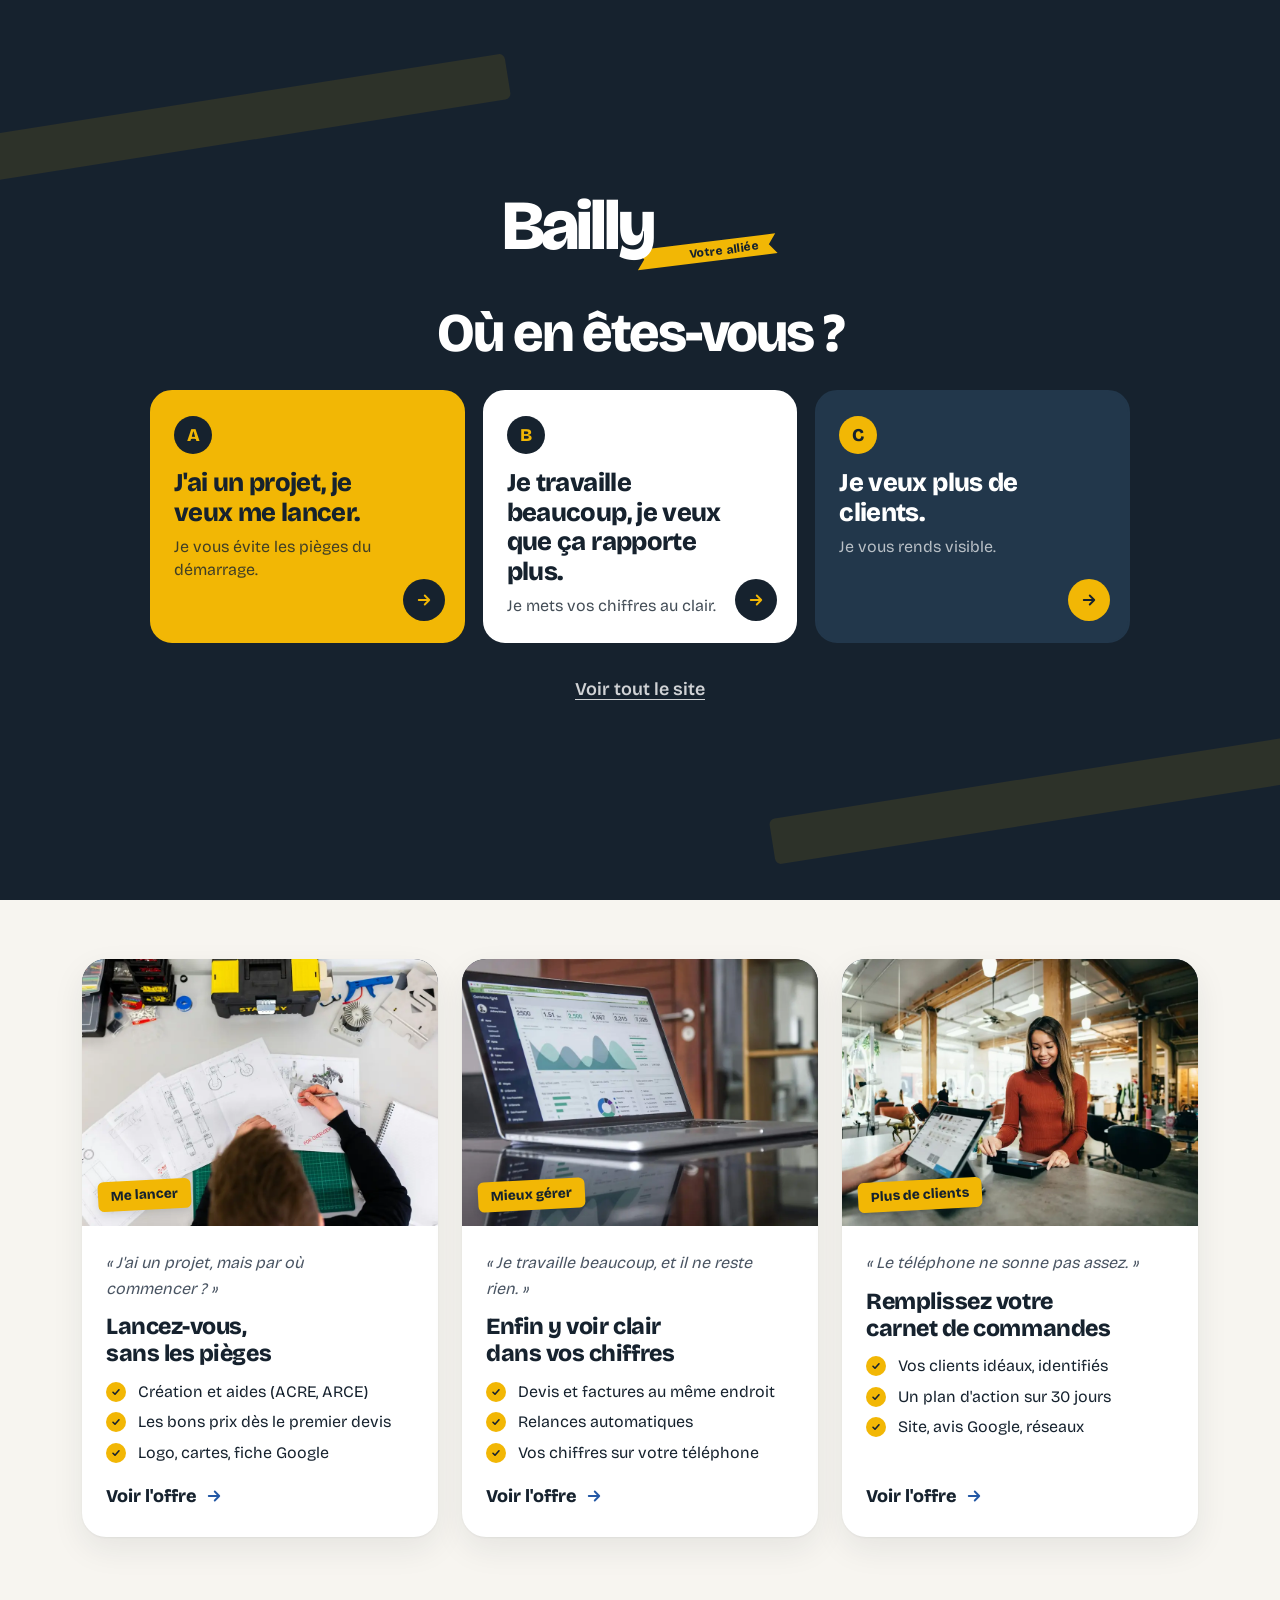
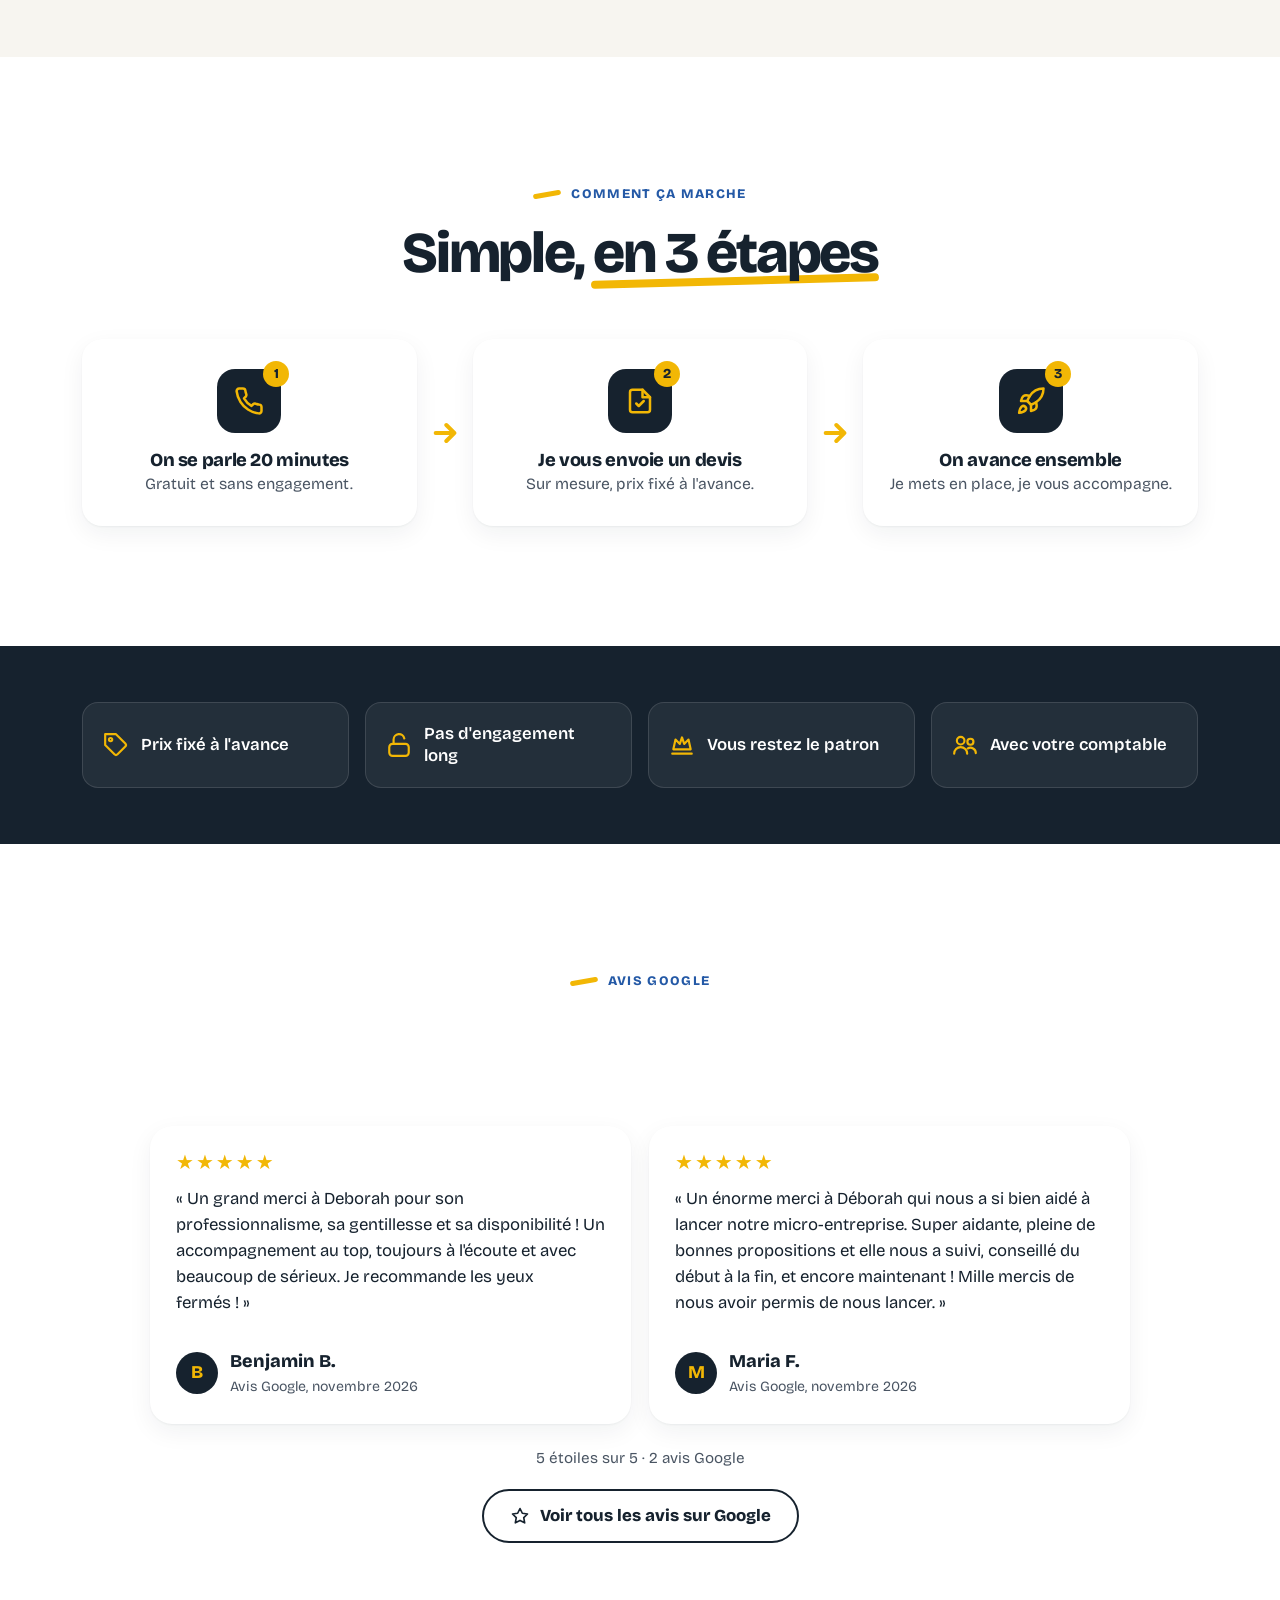
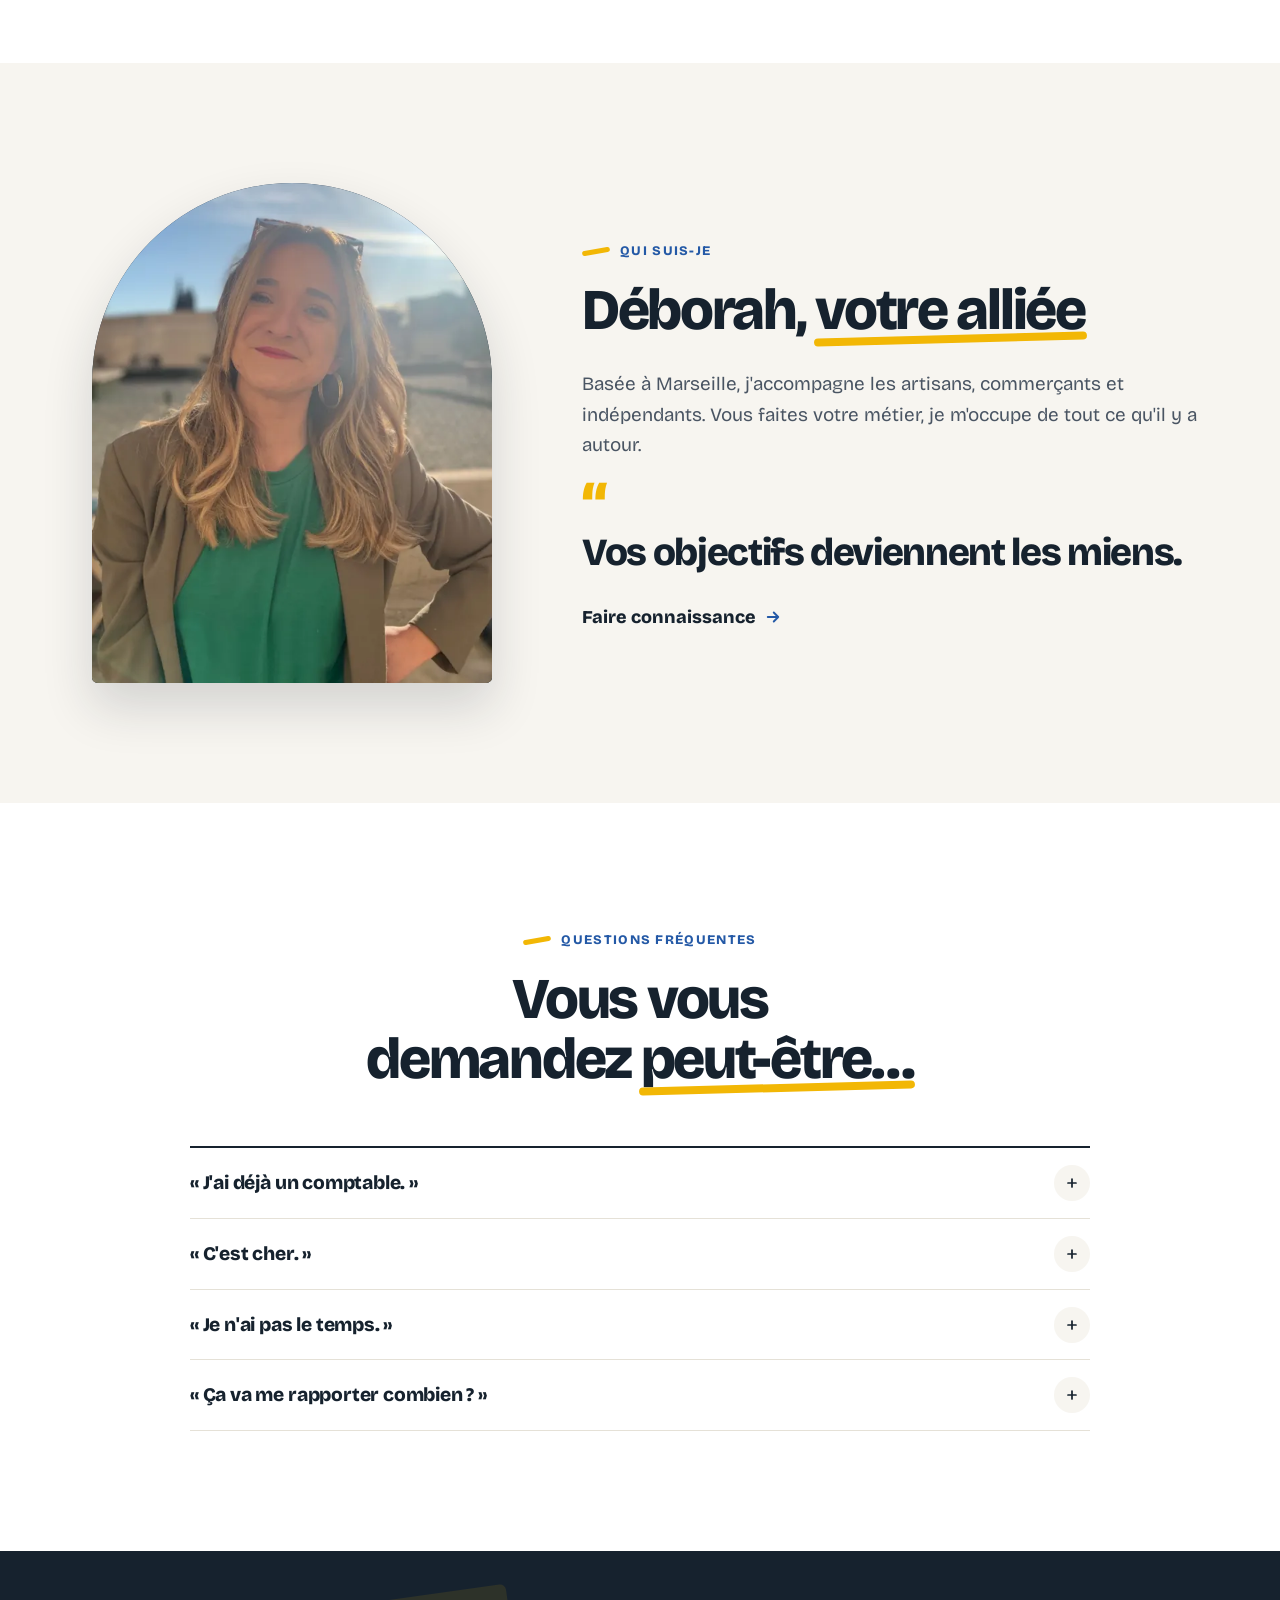
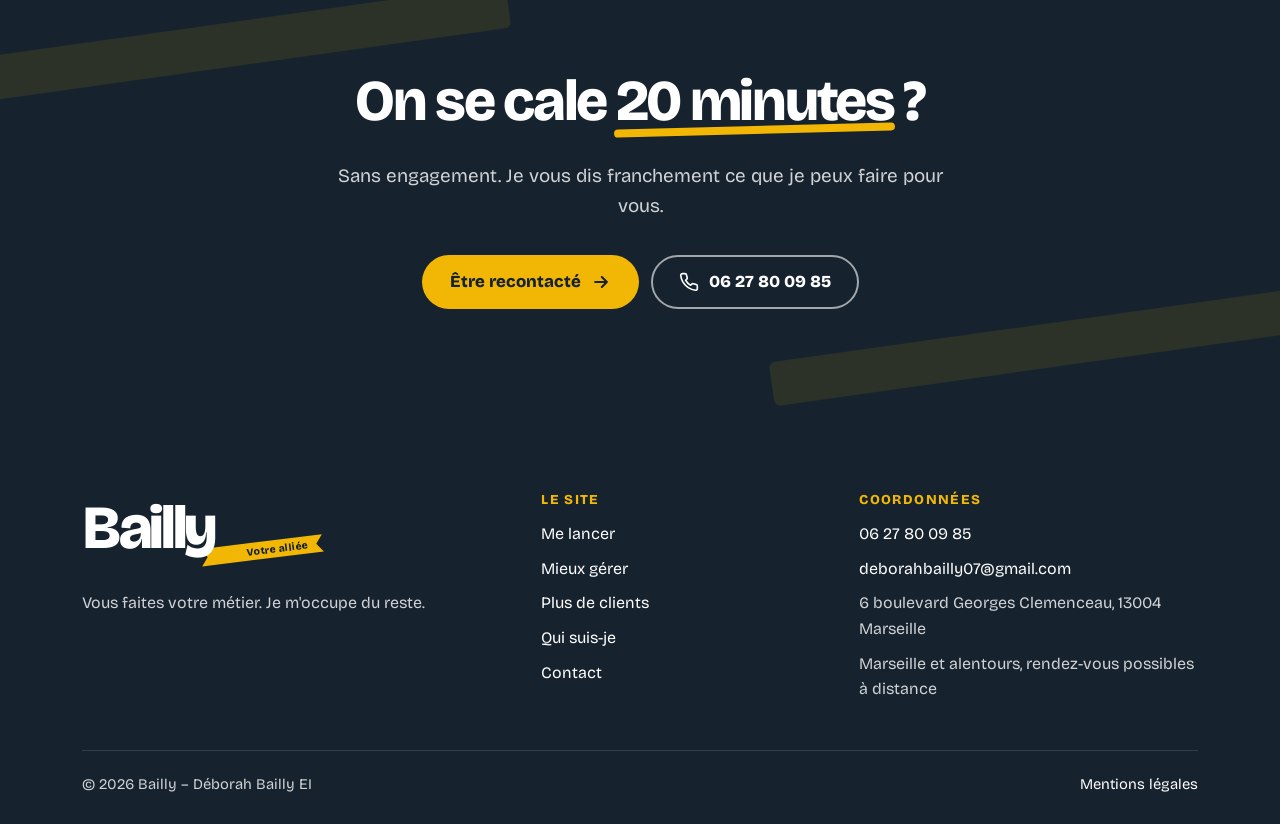
==== commit 0f5b2441: "Avis : bouton vers la fiche Google Co-Authored-By: Claude Opus 5.5 <noreply@anthropic.com> Claude-Se" ====
--- a/index.html
+++ b/index.html
@@ -22,7 +22,7 @@
 <link rel="preconnect" href="https://fonts.googleapis.com">
 <link rel="preconnect" href="https://fonts.gstatic.com" crossorigin>
 <link href="https://fonts.googleapis.com/css2?family=Bricolage+Grotesque:opsz,wght@12..96,400;12..96,600;12..96,800&display=swap" rel="stylesheet">
-<link rel="stylesheet" href="style.css?v=mwyuyj66">
+<link rel="stylesheet" href="style.css?v=mwyuz4ry">
 <script>document.documentElement.classList.add('js');</script>
 <script type="application/ld+json">
 {
@@ -338,6 +338,9 @@
       </figure>
     </div>
     <p class="avis-source">5 étoiles sur 5 · 2 avis Google</p>
+    <div class="boutons" style="justify-content:center;margin-top:18px">
+      <a class="btn btn-contour" href="https://share.google/JnEBHg3wktrLXMp8Q" target="_blank" rel="noopener"><svg aria-hidden="true"><use href="#i-etoile"/></svg>Voir tous les avis sur Google</a>
+    </div>
   </div>
 </section>
 
@@ -425,6 +428,6 @@
   </div>
 </footer>
 
-<script src="main.js?v=mwyuyj66" defer></script>
+<script src="main.js?v=mwyuz4ry" defer></script>
 </body>
 </html>
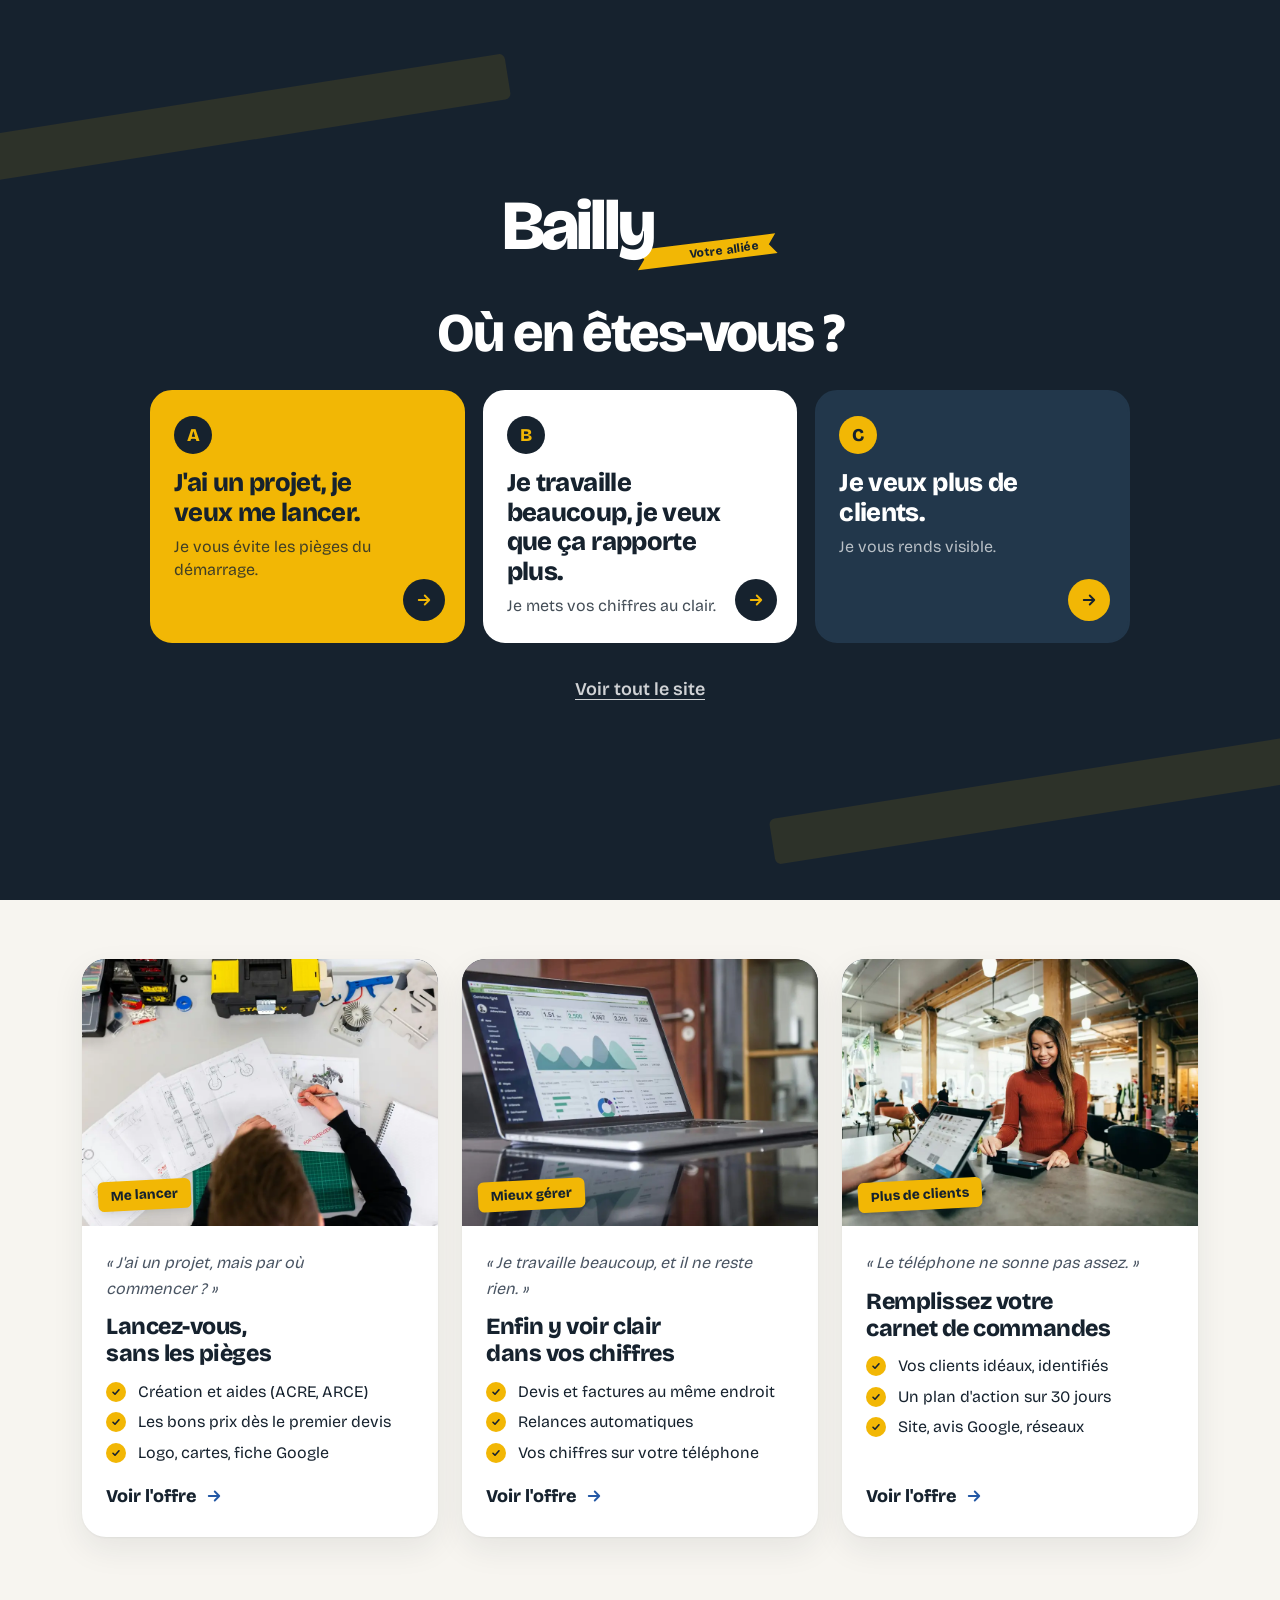
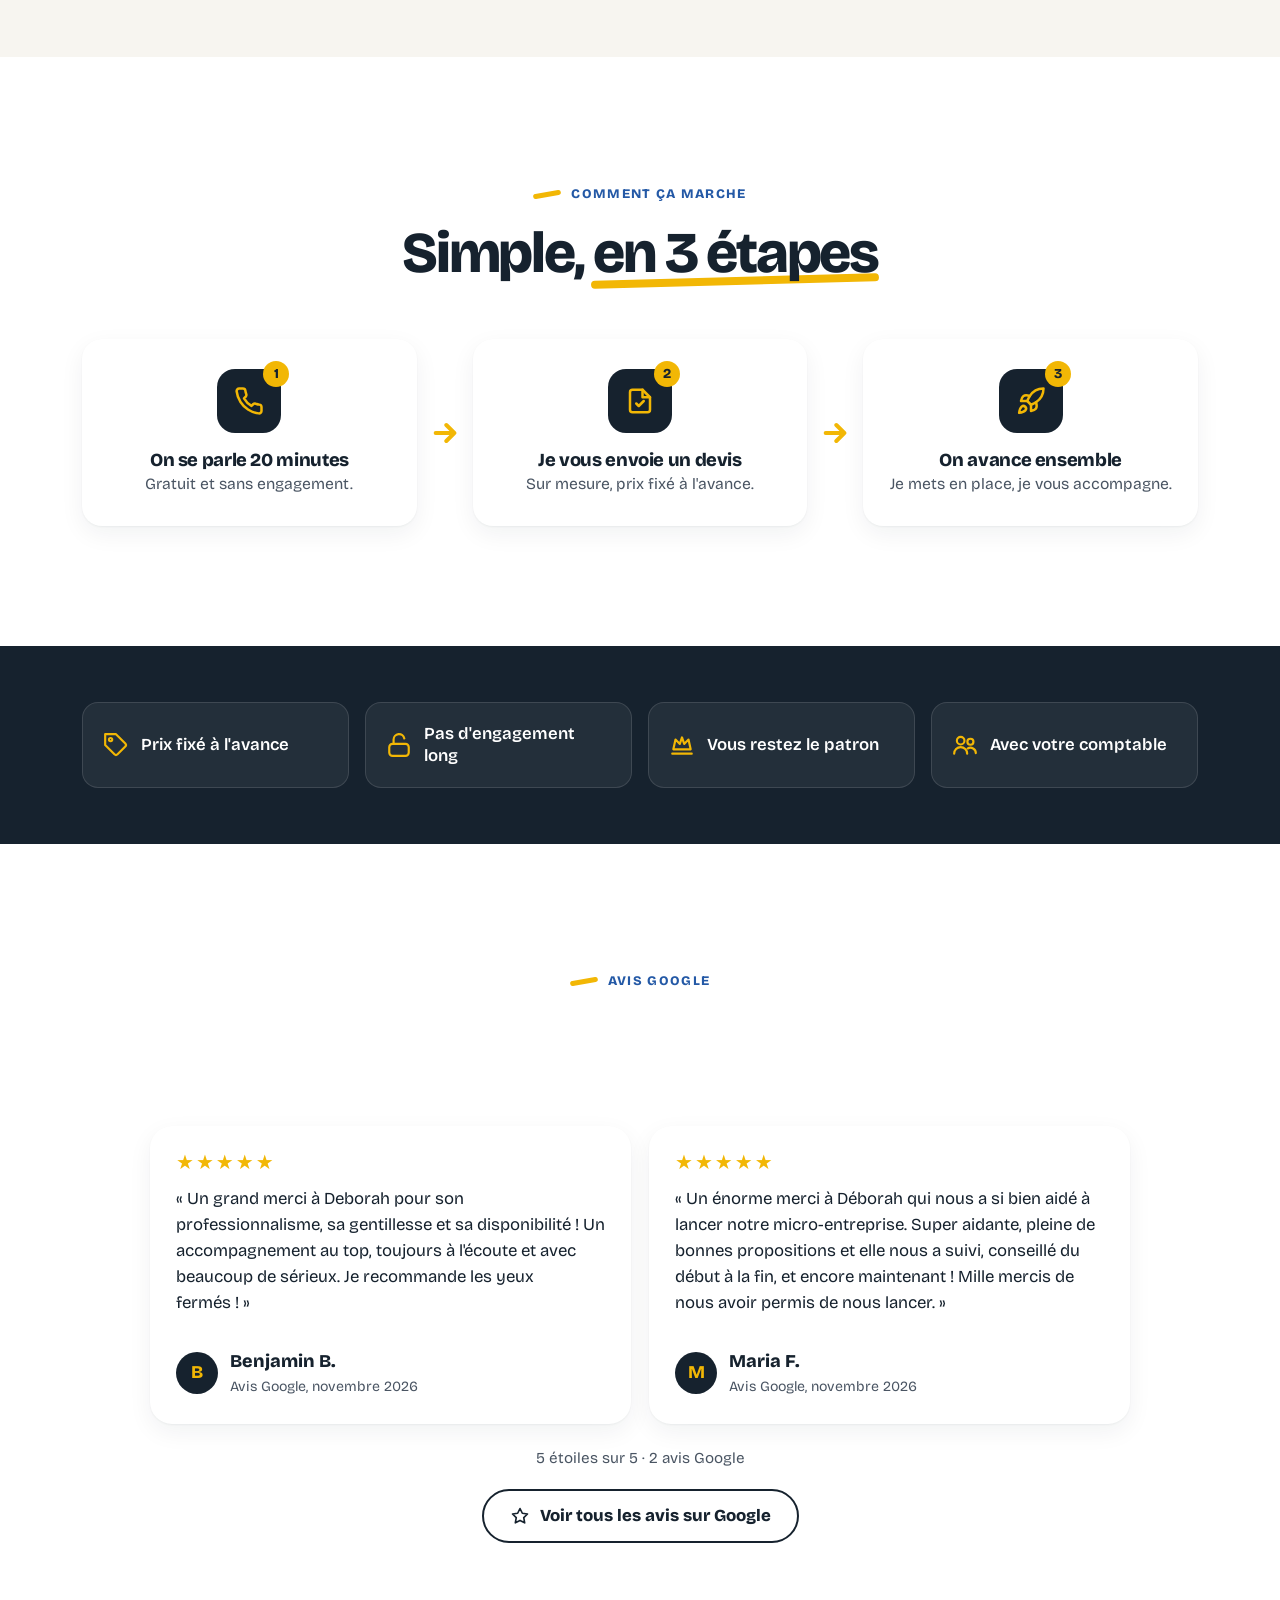
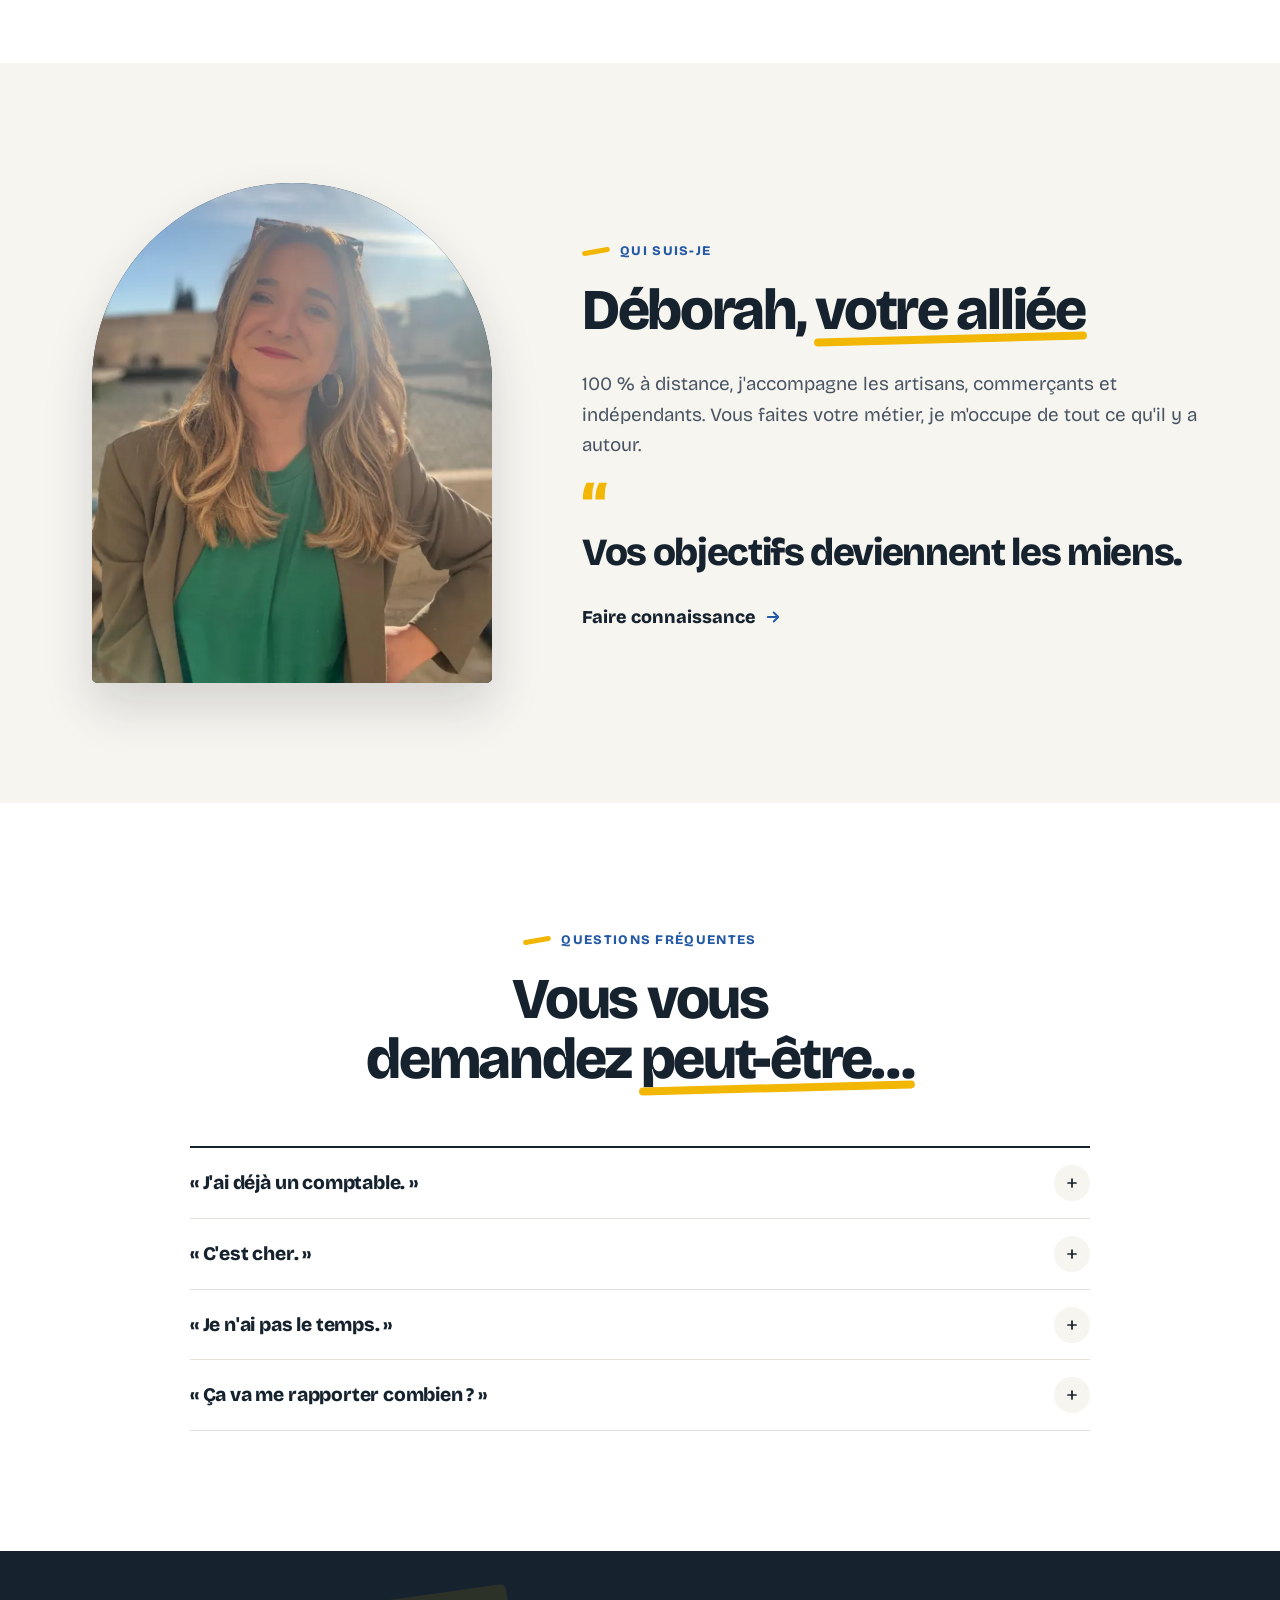
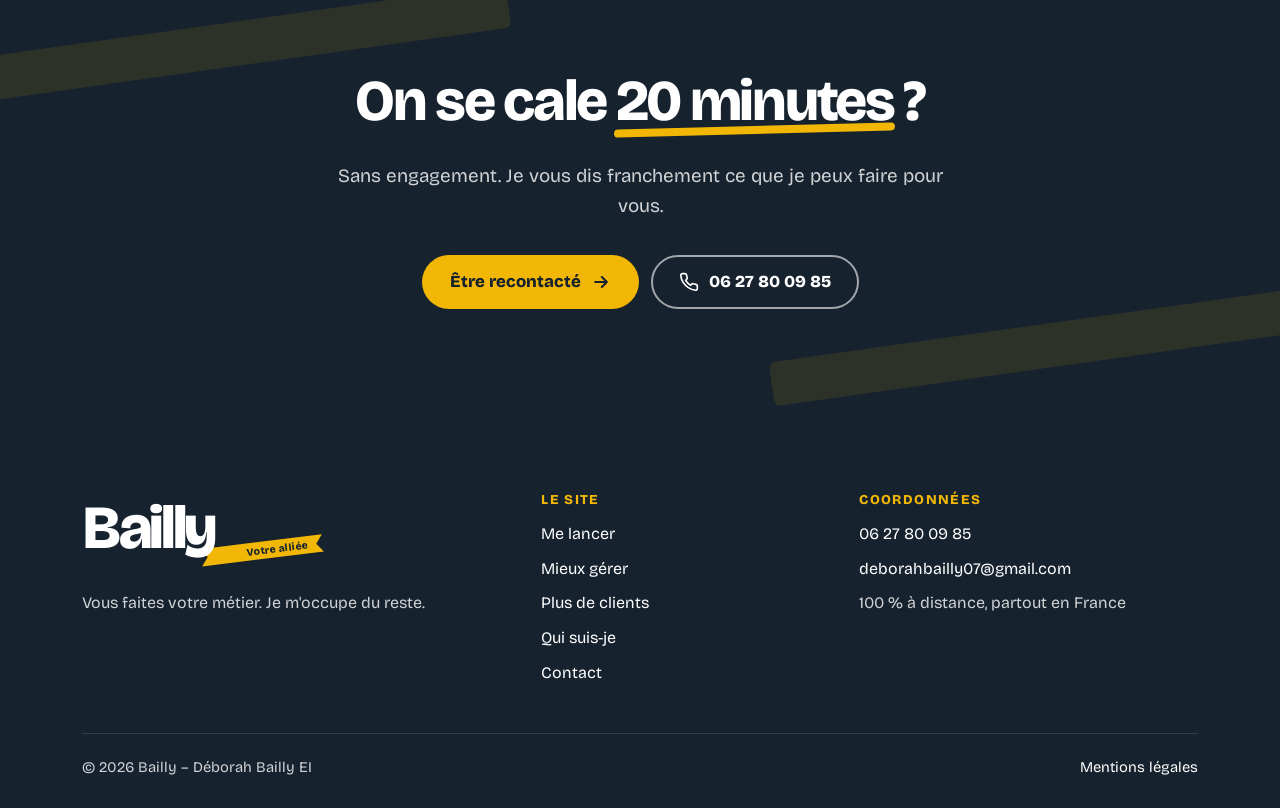
==== commit 131dd783: "100 % à distance : retrait des mentions de Marseille (adresse gardée dans les mentions légales) Co-A" ====
--- a/index.html
+++ b/index.html
@@ -3,15 +3,15 @@
 <head>
 <meta charset="utf-8">
 <meta name="viewport" content="width=device-width, initial-scale=1">
-<title>Bailly, votre alliée – Mise en place d'Odoo et gestion pour TPE à Marseille</title>
-<meta name="description" content="Déborah Bailly, votre alliée d'entreprise, met en place les outils de gestion des entrepreneurs, avec Odoo comme spécialité : devis, factures, marges, comptabilité, puis recherche de clients. Tous métiers, Marseille et Bouches-du-Rhône.">
+<title>Bailly, votre alliée – Mise en place d'Odoo et gestion pour TPE, 100 % à distance</title>
+<meta name="description" content="Déborah Bailly, votre alliée d'entreprise, met en place les outils de gestion des entrepreneurs, avec Odoo comme spécialité : devis, factures, marges, comptabilité, puis recherche de clients. Tous métiers, 100 % à distance, partout en France.">
 <link rel="canonical" href="https://www.bailly-gestion.fr/">
 <meta name="theme-color" content="#16222E">
 <meta property="og:type" content="website">
 <meta property="og:locale" content="fr_FR">
 <meta property="og:site_name" content="Bailly">
 <meta property="og:title" content="Bailly – Vous faites votre métier. Je m'occupe du reste.">
-<meta property="og:description" content="Déborah Bailly, votre alliée d'entreprise, met en place les outils de gestion des entrepreneurs, avec Odoo comme spécialité : devis, factures, marges, comptabilité, puis recherche de clients. Tous métiers, Marseille et Bouches-du-Rhône.">
+<meta property="og:description" content="Déborah Bailly, votre alliée d'entreprise, met en place les outils de gestion des entrepreneurs, avec Odoo comme spécialité : devis, factures, marges, comptabilité, puis recherche de clients. Tous métiers, 100 % à distance, partout en France.">
 <meta property="og:url" content="https://www.bailly-gestion.fr/">
 <meta property="og:image" content="https://www.bailly-gestion.fr/partage.jpg">
 <meta property="og:image:width" content="1200">
@@ -22,7 +22,7 @@
 <link rel="preconnect" href="https://fonts.googleapis.com">
 <link rel="preconnect" href="https://fonts.gstatic.com" crossorigin>
 <link href="https://fonts.googleapis.com/css2?family=Bricolage+Grotesque:opsz,wght@12..96,400;12..96,600;12..96,800&display=swap" rel="stylesheet">
-<link rel="stylesheet" href="style.css?v=mwyuz4ry">
+<link rel="stylesheet" href="style.css?v=mwyv2auq">
 <script>document.documentElement.classList.add('js');</script>
 <script type="application/ld+json">
 {
@@ -37,18 +37,7 @@
   "telephone": "+33627800985",
   "email": "deborahbailly07@gmail.com",
   "founder": { "@type": "Person", "name": "Déborah Bailly" },
-  "address": {
-    "@type": "PostalAddress",
-    "streetAddress": "6 boulevard Georges Clemenceau",
-    "postalCode": "13004",
-    "addressLocality": "Marseille",
-    "addressRegion": "Provence-Alpes-Côte d'Azur",
-    "addressCountry": "FR"
-  },
-  "areaServed": [
-    { "@type": "City", "name": "Marseille" },
-    { "@type": "AdministrativeArea", "name": "Bouches-du-Rhône" }
-  ]
+  "areaServed": { "@type": "Country", "name": "France" }
 }
 </script>
 <script type="application/ld+json">
@@ -218,7 +207,7 @@
     <div class="heros-texte">
       <ul class="pastilles-heros">
         <li class="pastille-lieu pastille-dispo"><span class="point" aria-hidden="true"></span>20 min pour en parler, sans engagement</li>
-        <li class="pastille-lieu"><svg aria-hidden="true"><use href="#i-lieu"/></svg>Marseille</li>
+        <li class="pastille-lieu"><svg aria-hidden="true"><use href="#i-globe"/></svg>100 % à distance</li>
       </ul>
       <h1><span class="h1-ligne">Vous faites votre métier.</span> <span class="h1-ligne">Je m'occupe <span class="souligne">du reste</span>.</span></h1>
       <p class="intro">Je vous aide à <strong>vous lancer</strong>, à <strong>mieux gérer</strong> et à <strong>trouver des clients</strong>. Vos objectifs deviennent les miens.</p>
@@ -358,7 +347,7 @@
     <div class="apparait">
       <p class="repere">Qui suis-je</p>
       <h2 id="titre-qui">Déborah, <span class="souligne">votre alliée</span></h2>
-      <p class="intro">Basée à Marseille, j'accompagne les artisans, commerçants et indépendants. Vous faites votre métier, je m'occupe de tout ce qu'il y a autour.</p>
+      <p class="intro">100 % à distance, j'accompagne les artisans, commerçants et indépendants. Vous faites votre métier, je m'occupe de tout ce qu'il y a autour.</p>
       <p class="grande-citation">Vos objectifs deviennent les miens.</p>
       <a class="lien-fleche" href="qui-suis-je.html">Faire connaissance <svg aria-hidden="true"><use href="#i-fleche"/></svg></a>
     </div>
@@ -416,8 +405,7 @@
         <ul>
           <li><a href="tel:+33627800985">06 27 80 09 85</a></li>
           <li><a href="mailto:deborahbailly07@gmail.com">deborahbailly07@gmail.com</a></li>
-          <li>6 boulevard Georges Clemenceau, 13004 Marseille</li>
-          <li>Marseille et alentours, rendez-vous possibles à distance</li>
+          <li>100 % à distance, partout en France</li>
         </ul>
       </div>
     </div>
@@ -428,6 +416,6 @@
   </div>
 </footer>
 
-<script src="main.js?v=mwyuz4ry" defer></script>
+<script src="main.js?v=mwyv2auq" defer></script>
 </body>
 </html>
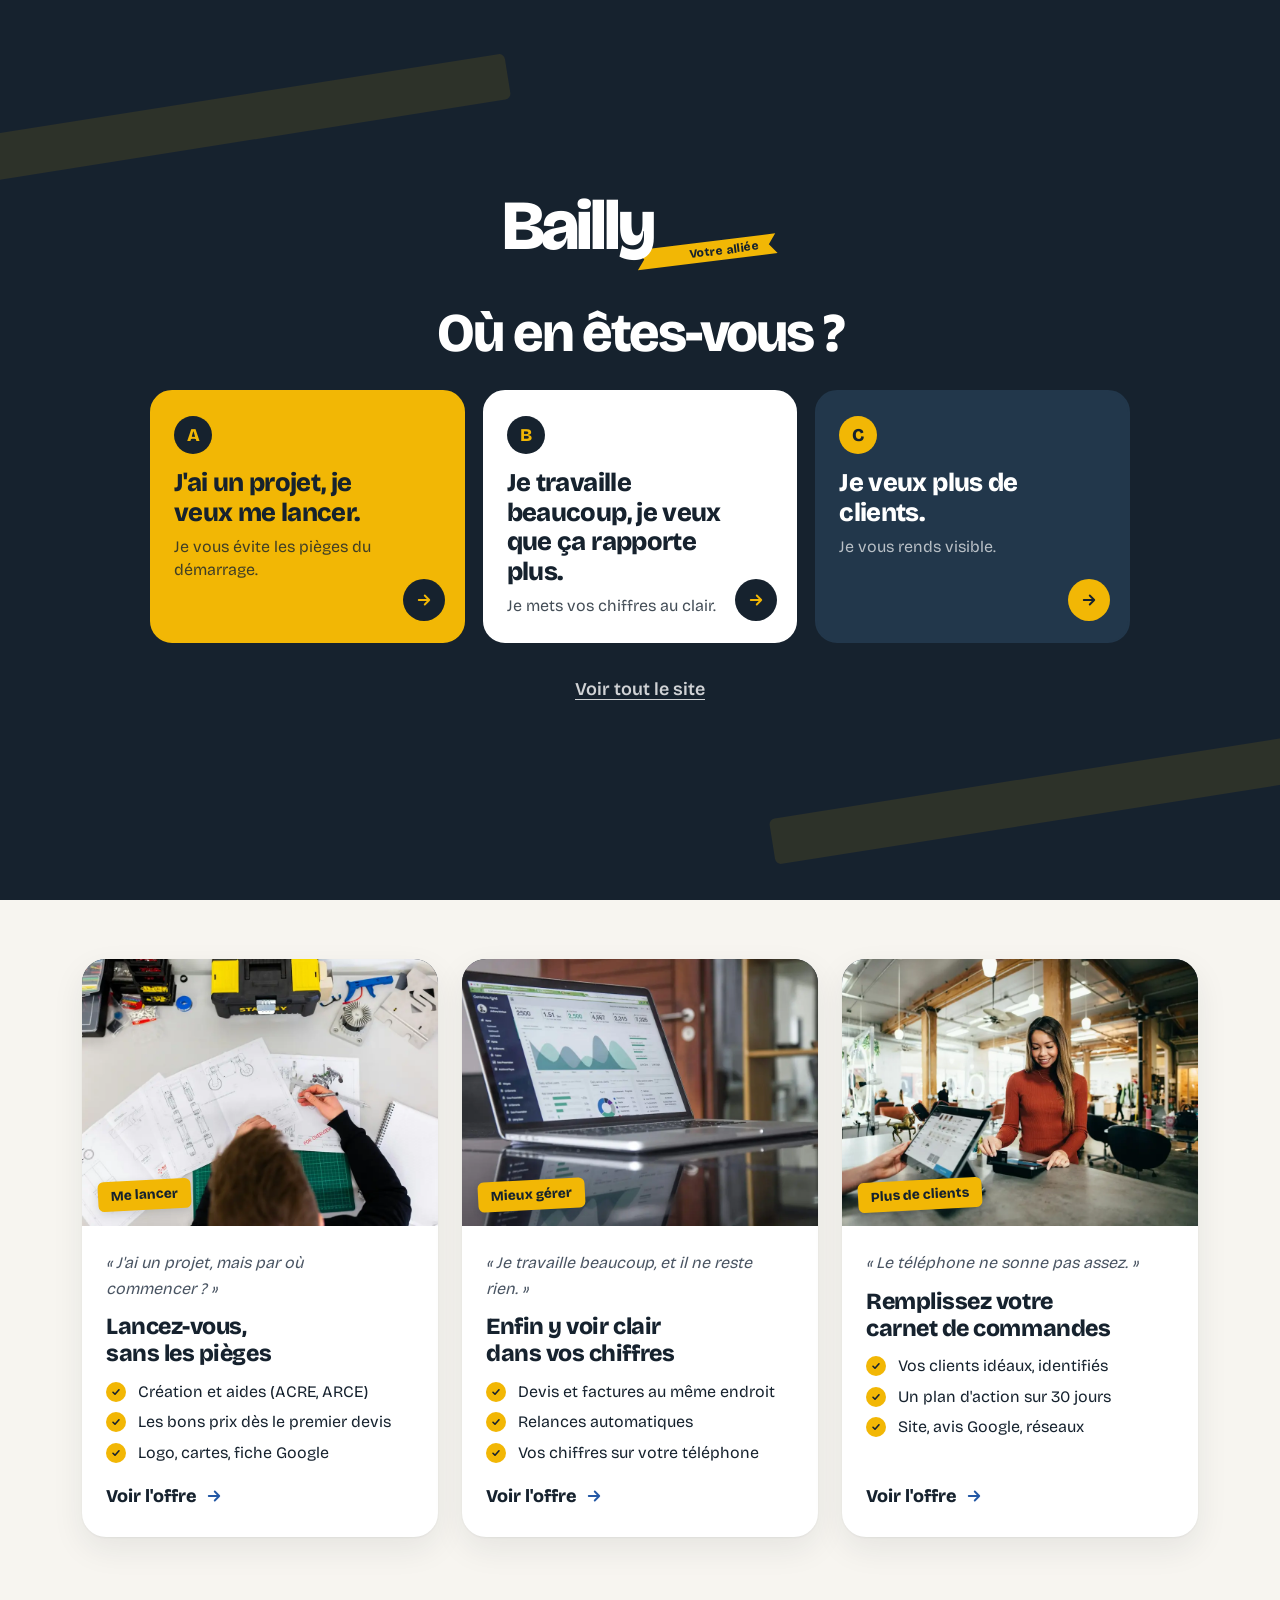
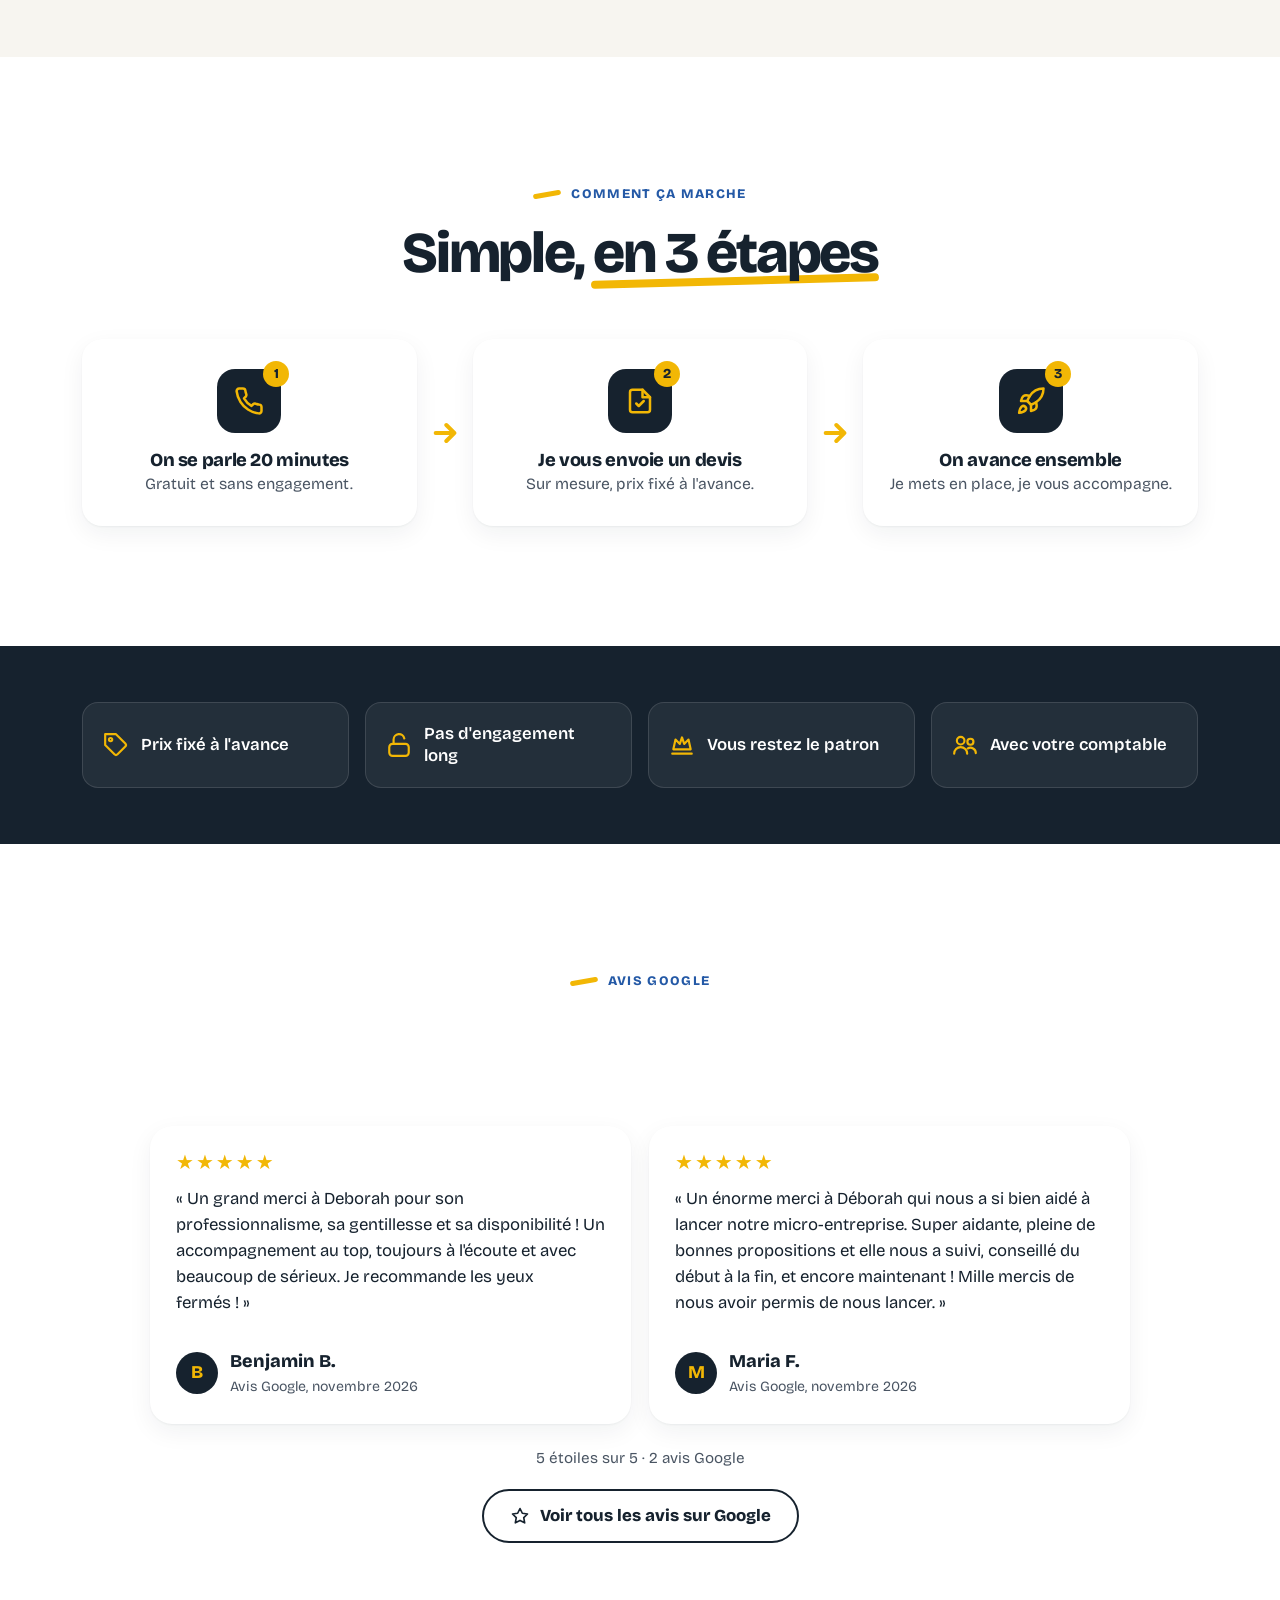
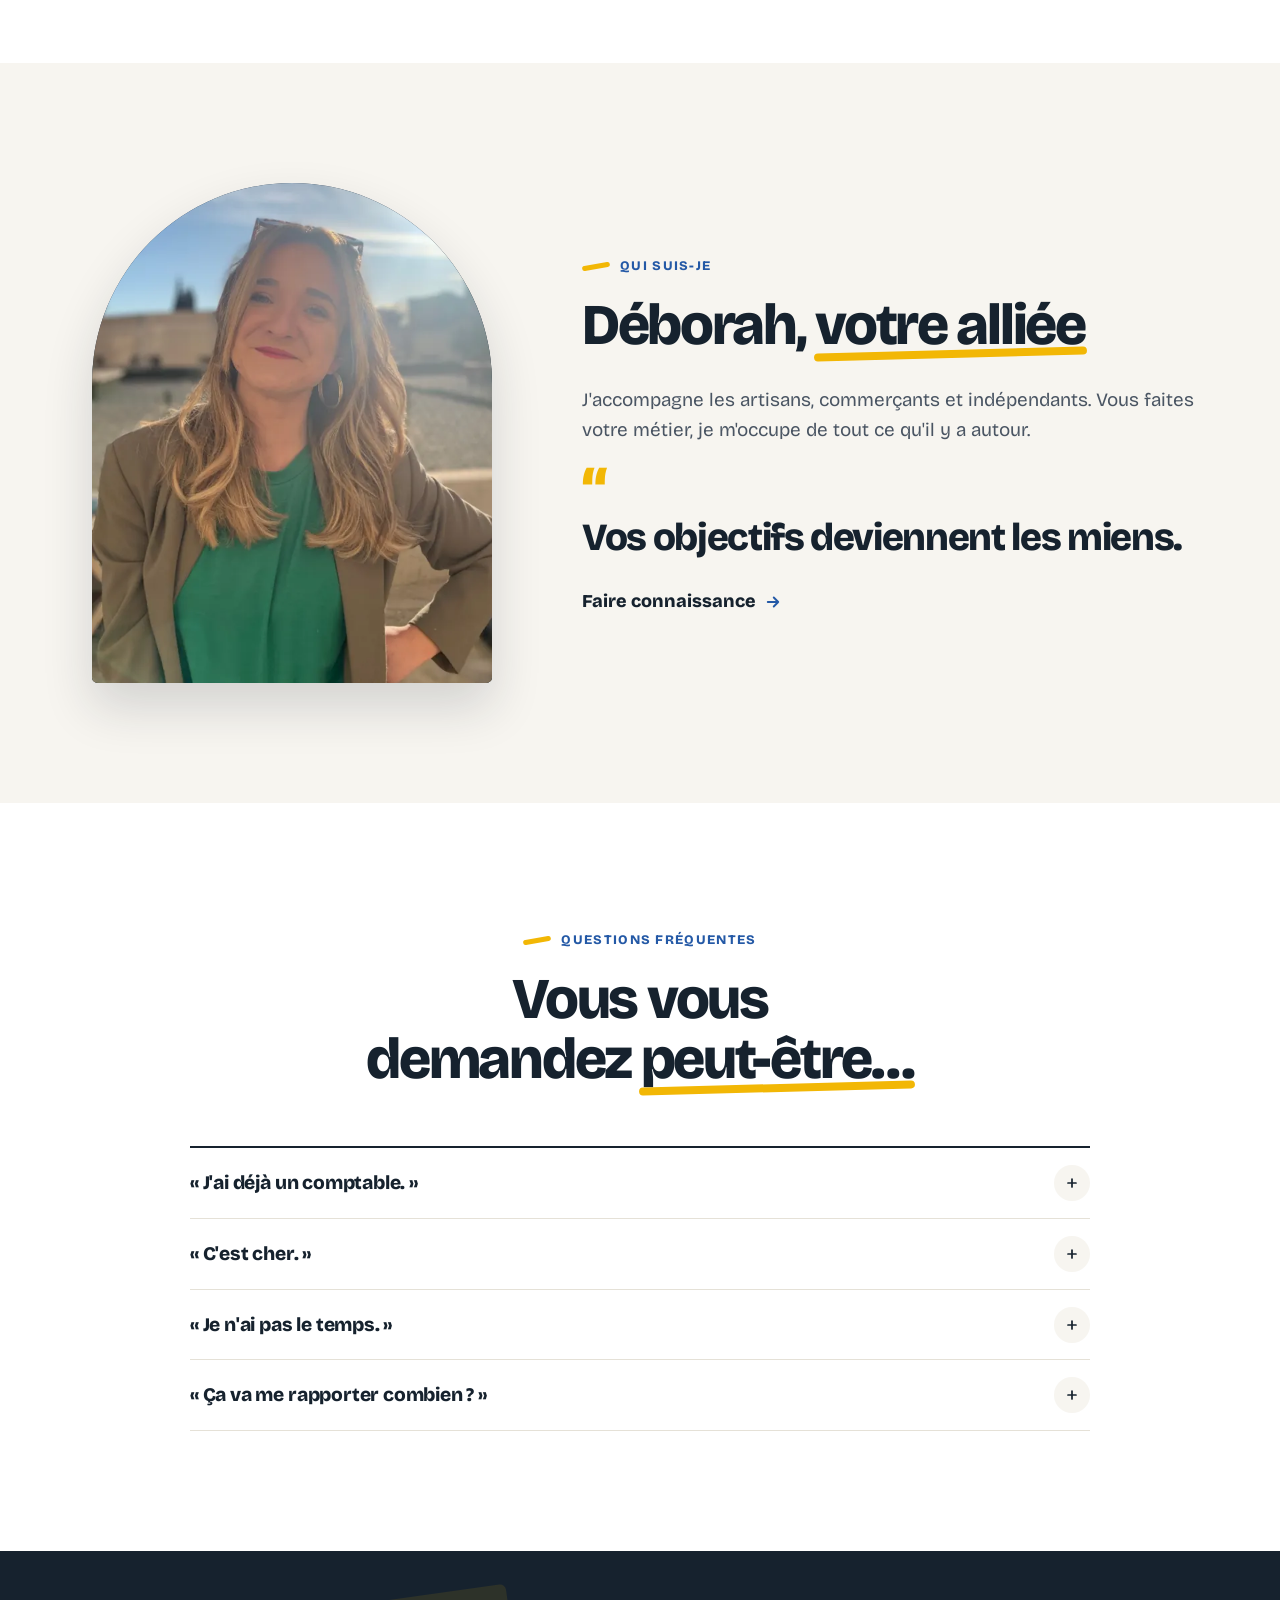
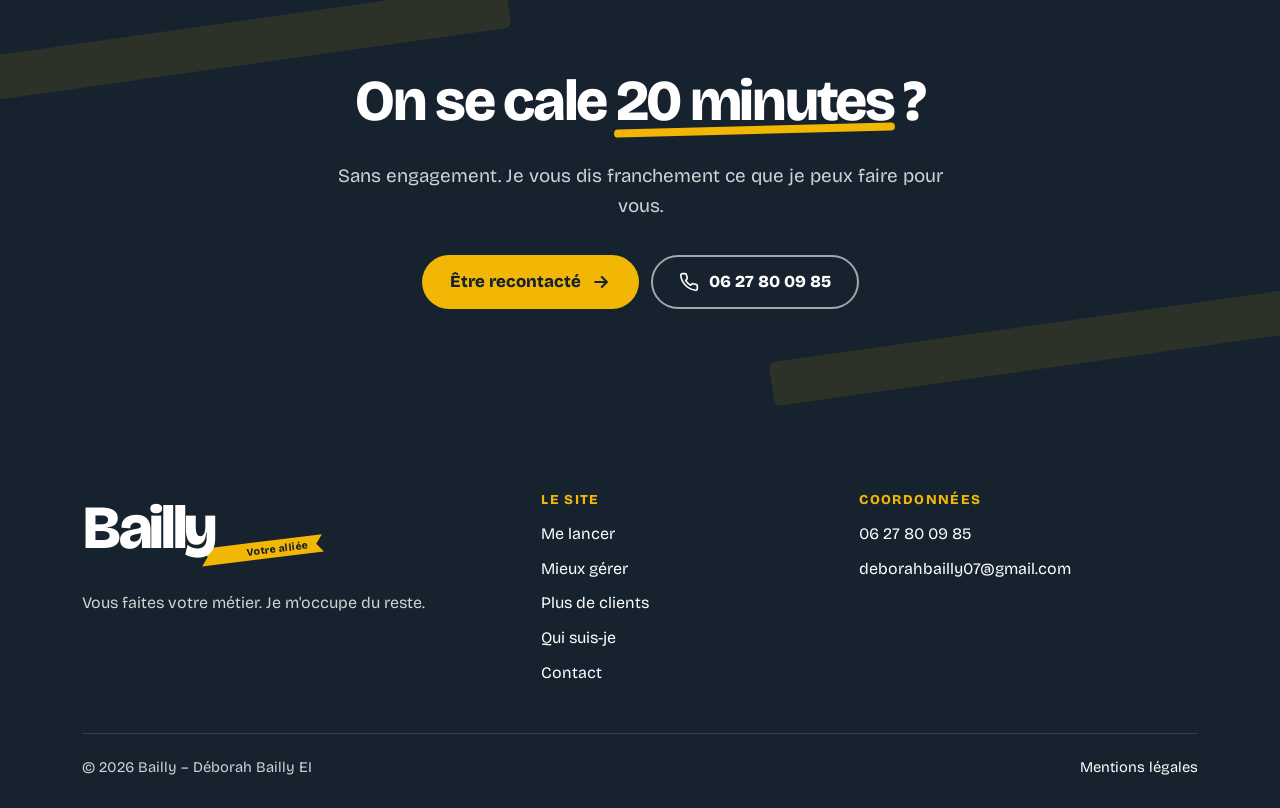
==== commit 4a979373: "Retrait de toute mention de lieu (adresse uniquement dans les mentions légales) Co-Authored-By: Clau" ====
--- a/index.html
+++ b/index.html
@@ -3,15 +3,15 @@
 <head>
 <meta charset="utf-8">
 <meta name="viewport" content="width=device-width, initial-scale=1">
-<title>Bailly, votre alliée – Mise en place d'Odoo et gestion pour TPE, 100 % à distance</title>
-<meta name="description" content="Déborah Bailly, votre alliée d'entreprise, met en place les outils de gestion des entrepreneurs, avec Odoo comme spécialité : devis, factures, marges, comptabilité, puis recherche de clients. Tous métiers, 100 % à distance, partout en France.">
+<title>Bailly, votre alliée – Mise en place d'Odoo et gestion pour TPE</title>
+<meta name="description" content="Déborah Bailly, votre alliée d'entreprise, met en place les outils de gestion des entrepreneurs, avec Odoo comme spécialité : devis, factures, marges, comptabilité, puis recherche de clients. Tous métiers.">
 <link rel="canonical" href="https://www.bailly-gestion.fr/">
 <meta name="theme-color" content="#16222E">
 <meta property="og:type" content="website">
 <meta property="og:locale" content="fr_FR">
 <meta property="og:site_name" content="Bailly">
 <meta property="og:title" content="Bailly – Vous faites votre métier. Je m'occupe du reste.">
-<meta property="og:description" content="Déborah Bailly, votre alliée d'entreprise, met en place les outils de gestion des entrepreneurs, avec Odoo comme spécialité : devis, factures, marges, comptabilité, puis recherche de clients. Tous métiers, 100 % à distance, partout en France.">
+<meta property="og:description" content="Déborah Bailly, votre alliée d'entreprise, met en place les outils de gestion des entrepreneurs, avec Odoo comme spécialité : devis, factures, marges, comptabilité, puis recherche de clients. Tous métiers.">
 <meta property="og:url" content="https://www.bailly-gestion.fr/">
 <meta property="og:image" content="https://www.bailly-gestion.fr/partage.jpg">
 <meta property="og:image:width" content="1200">
@@ -22,7 +22,7 @@
 <link rel="preconnect" href="https://fonts.googleapis.com">
 <link rel="preconnect" href="https://fonts.gstatic.com" crossorigin>
 <link href="https://fonts.googleapis.com/css2?family=Bricolage+Grotesque:opsz,wght@12..96,400;12..96,600;12..96,800&display=swap" rel="stylesheet">
-<link rel="stylesheet" href="style.css?v=mwyv2auq">
+<link rel="stylesheet" href="style.css?v=mwyzuuul">
 <script>document.documentElement.classList.add('js');</script>
 <script type="application/ld+json">
 {
@@ -207,7 +207,6 @@
     <div class="heros-texte">
       <ul class="pastilles-heros">
         <li class="pastille-lieu pastille-dispo"><span class="point" aria-hidden="true"></span>20 min pour en parler, sans engagement</li>
-        <li class="pastille-lieu"><svg aria-hidden="true"><use href="#i-globe"/></svg>100 % à distance</li>
       </ul>
       <h1><span class="h1-ligne">Vous faites votre métier.</span> <span class="h1-ligne">Je m'occupe <span class="souligne">du reste</span>.</span></h1>
       <p class="intro">Je vous aide à <strong>vous lancer</strong>, à <strong>mieux gérer</strong> et à <strong>trouver des clients</strong>. Vos objectifs deviennent les miens.</p>
@@ -347,7 +346,7 @@
     <div class="apparait">
       <p class="repere">Qui suis-je</p>
       <h2 id="titre-qui">Déborah, <span class="souligne">votre alliée</span></h2>
-      <p class="intro">100 % à distance, j'accompagne les artisans, commerçants et indépendants. Vous faites votre métier, je m'occupe de tout ce qu'il y a autour.</p>
+      <p class="intro">J'accompagne les artisans, commerçants et indépendants. Vous faites votre métier, je m'occupe de tout ce qu'il y a autour.</p>
       <p class="grande-citation">Vos objectifs deviennent les miens.</p>
       <a class="lien-fleche" href="qui-suis-je.html">Faire connaissance <svg aria-hidden="true"><use href="#i-fleche"/></svg></a>
     </div>
@@ -405,7 +404,6 @@
         <ul>
           <li><a href="tel:+33627800985">06 27 80 09 85</a></li>
           <li><a href="mailto:deborahbailly07@gmail.com">deborahbailly07@gmail.com</a></li>
-          <li>100 % à distance, partout en France</li>
         </ul>
       </div>
     </div>
@@ -416,6 +414,6 @@
   </div>
 </footer>
 
-<script src="main.js?v=mwyv2auq" defer></script>
+<script src="main.js?v=mwyzuuul" defer></script>
 </body>
 </html>
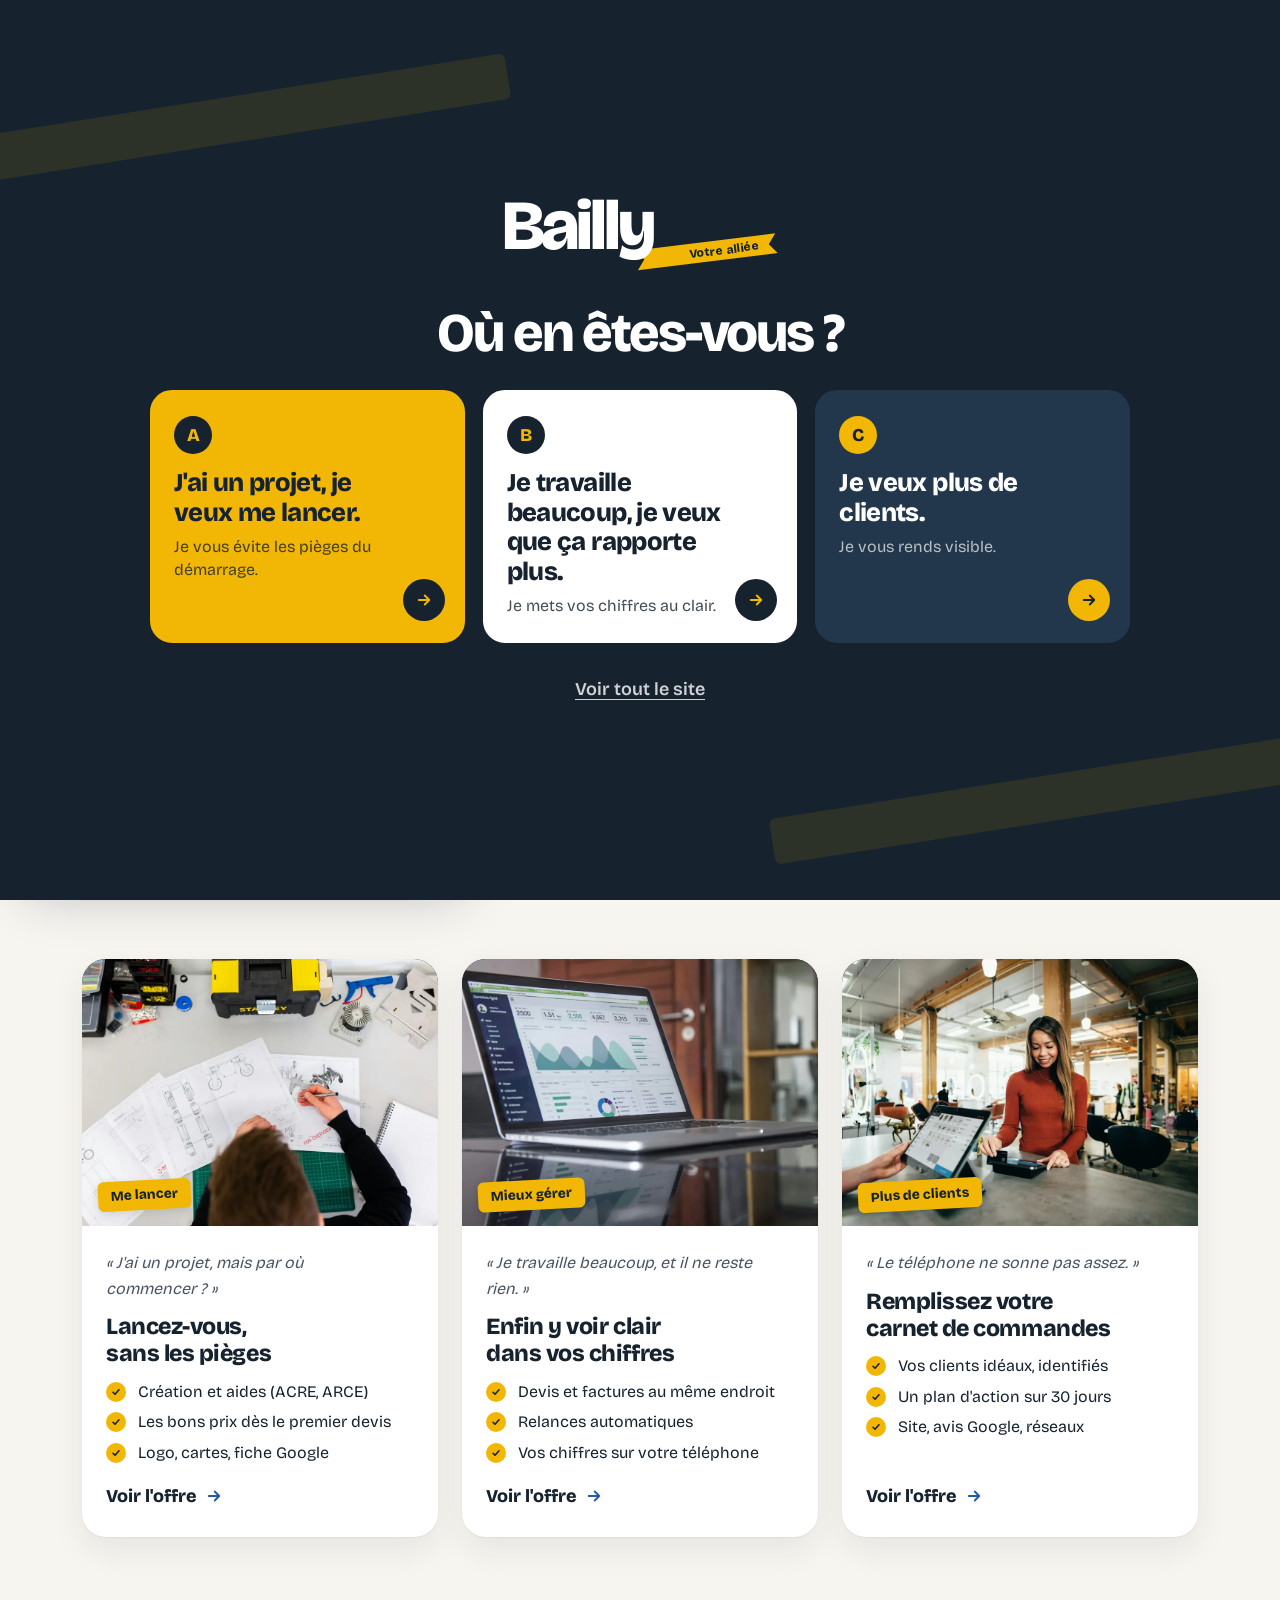
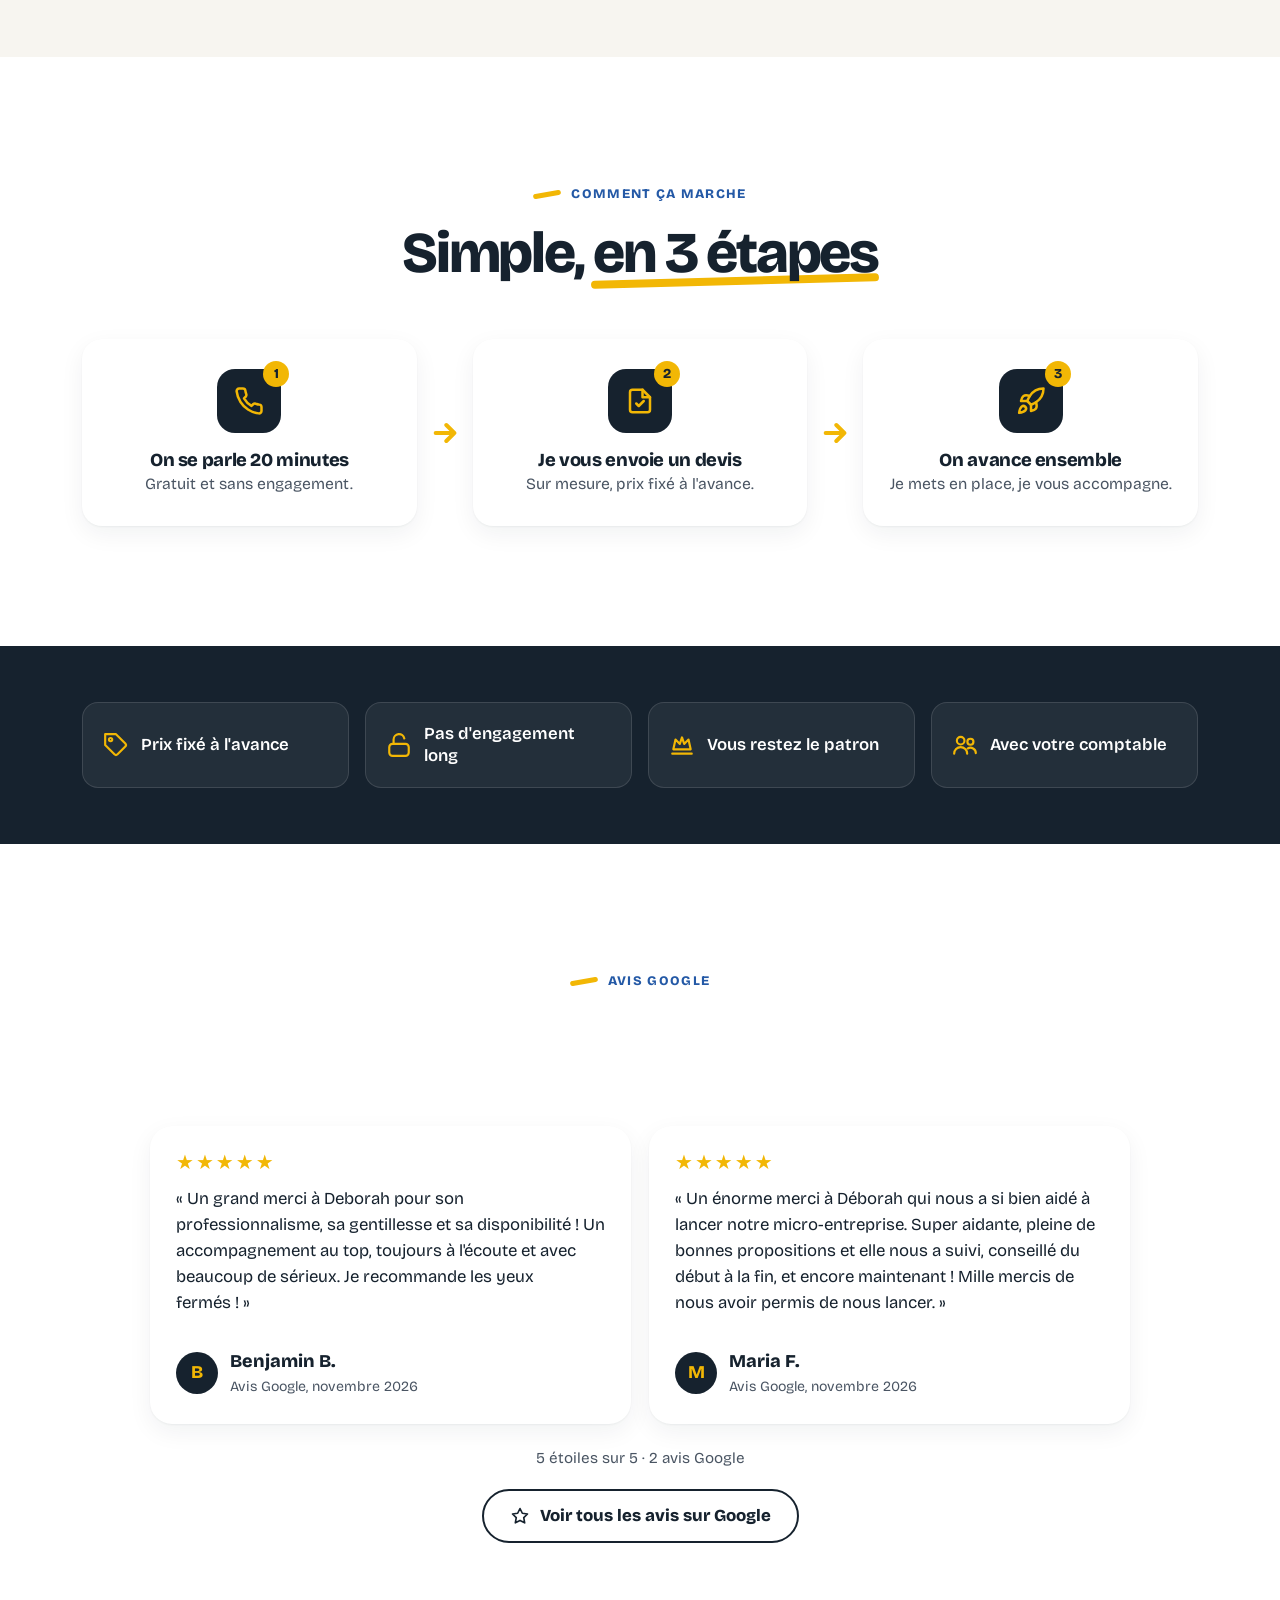
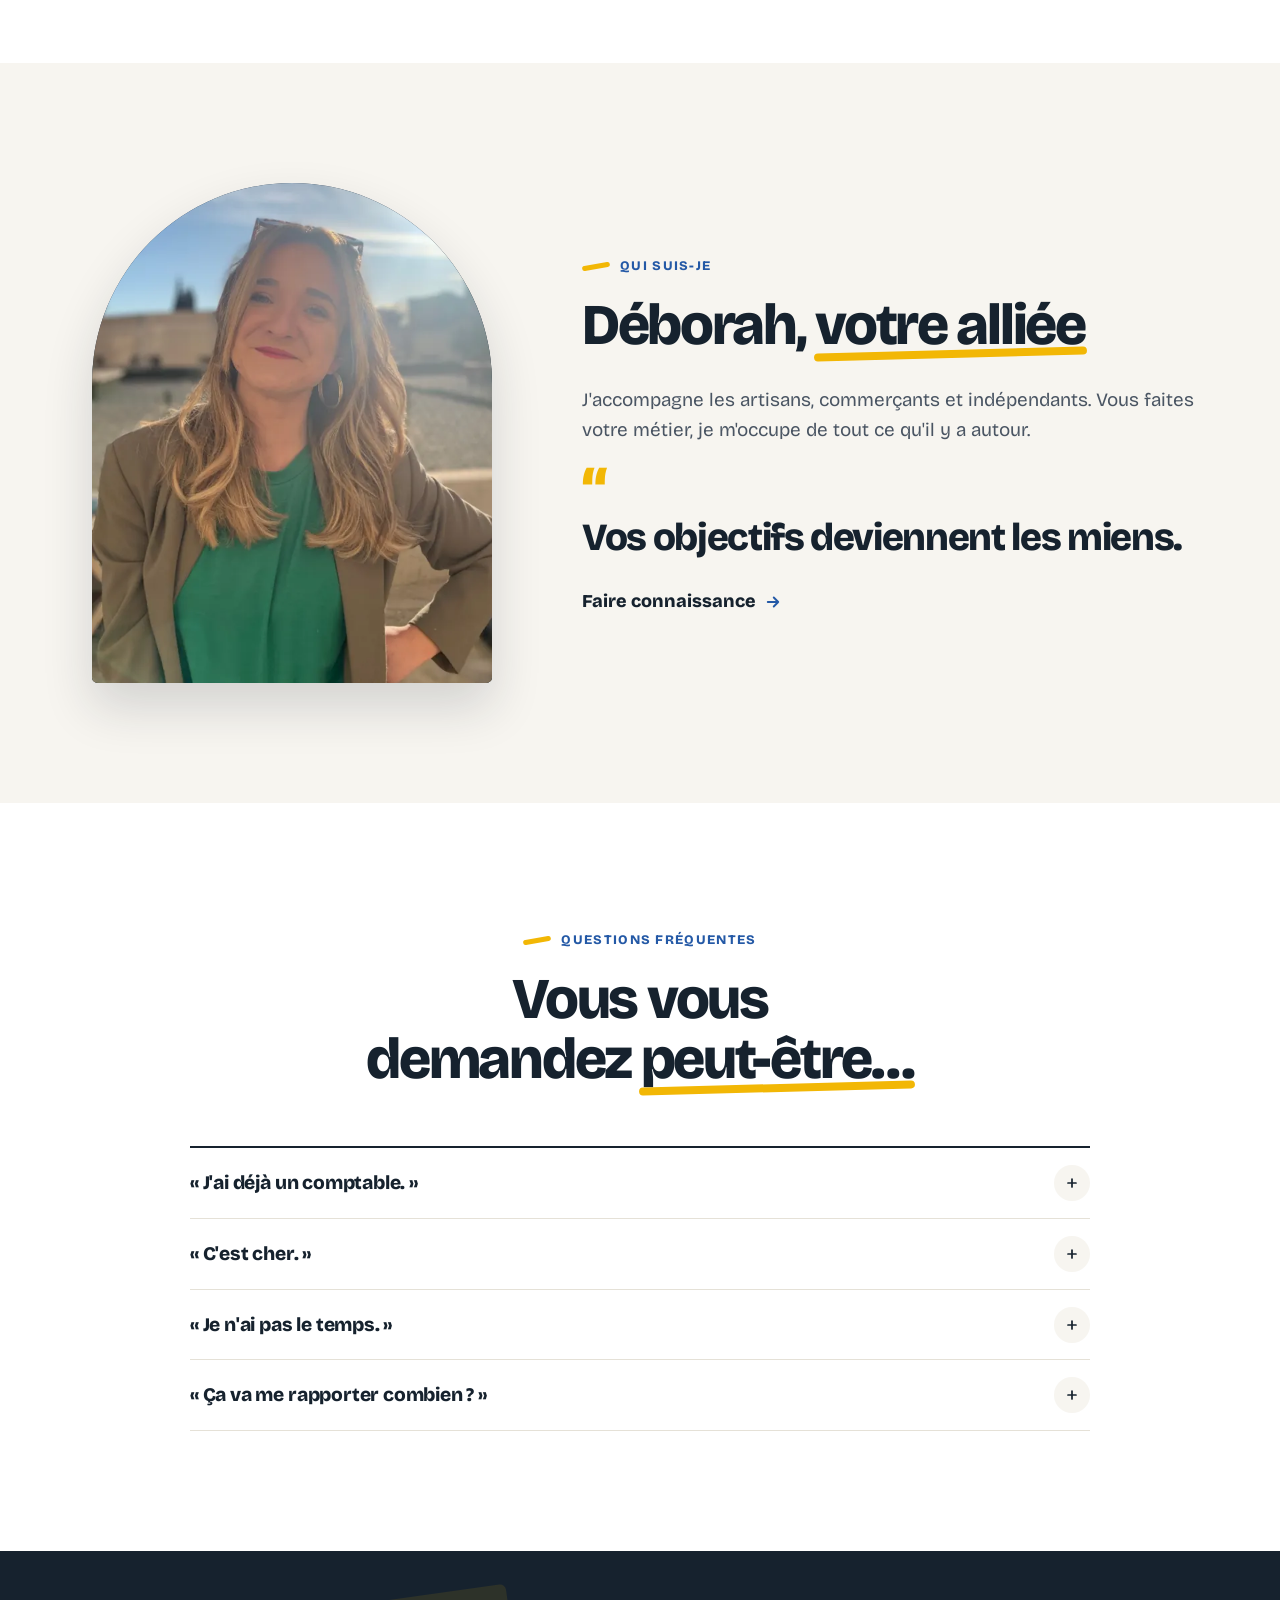
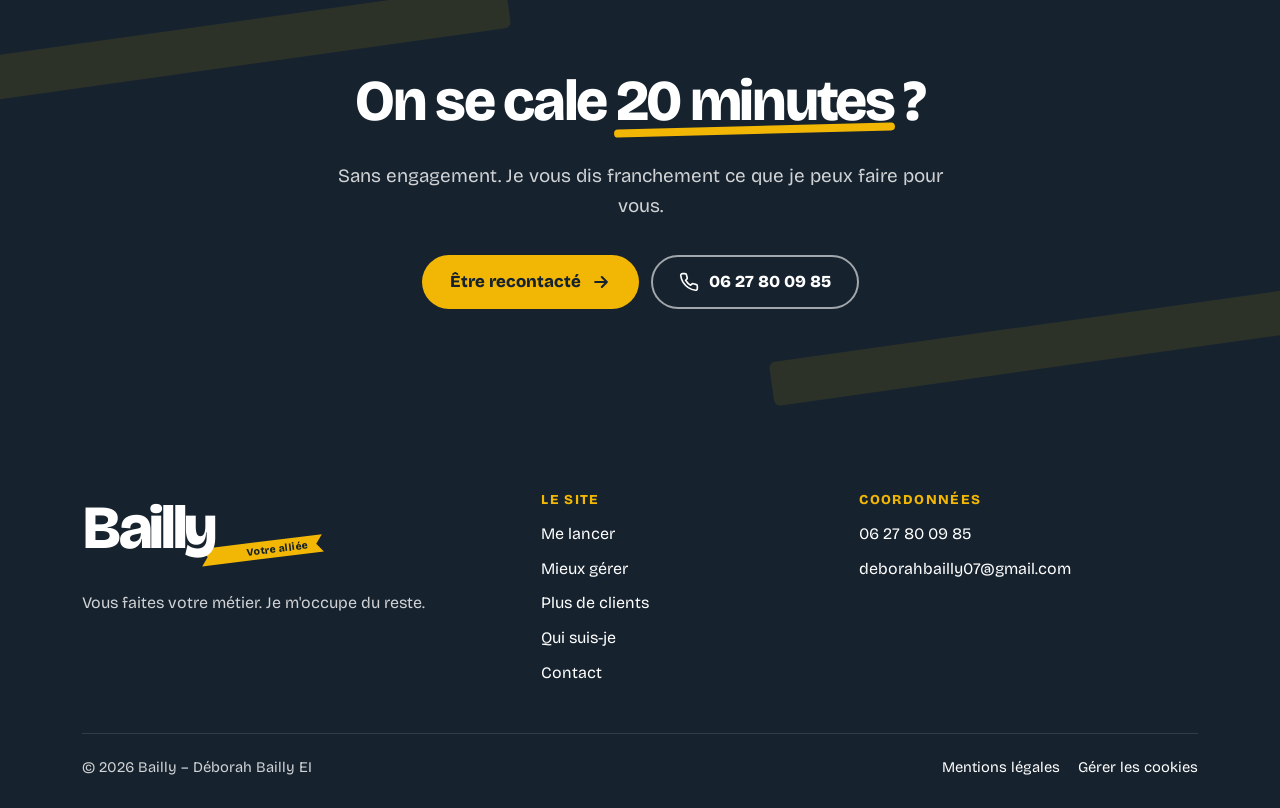
==== commit dadc943a: "Activer Google Analytics (G-13XDQPNH9B) derrière le bandeau cookies Co-Authored-By: Claude Opus 5.5 " ====
--- a/index.html
+++ b/index.html
@@ -22,7 +22,7 @@
 <link rel="preconnect" href="https://fonts.googleapis.com">
 <link rel="preconnect" href="https://fonts.gstatic.com" crossorigin>
 <link href="https://fonts.googleapis.com/css2?family=Bricolage+Grotesque:opsz,wght@12..96,400;12..96,600;12..96,800&display=swap" rel="stylesheet">
-<link rel="stylesheet" href="style.css?v=mwyzuuul">
+<link rel="stylesheet" href="style.css?v=mwz25x31">
 <script>document.documentElement.classList.add('js');</script>
 <script type="application/ld+json">
 {
@@ -409,11 +409,22 @@
     </div>
     <div class="pied-bas">
       <span>© 2026 Bailly – Déborah Bailly EI</span>
-      <a href="mentions-legales.html">Mentions légales</a>
+      <span class="pied-liens"><a href="mentions-legales.html">Mentions légales</a><button class="btn-lien-pied" type="button" id="cookies-gerer" hidden>Gérer les cookies</button></span>
     </div>
   </div>
 </footer>
 
-<script src="main.js?v=mwyzuuul" defer></script>
+<!-- Bandeau cookies (affiché seulement si un outil de suivi est configuré dans build.js) -->
+<div class="cookies" id="cookies" role="dialog" aria-live="polite" aria-labelledby="cookies-titre" hidden>
+  <p id="cookies-titre" class="cookies-titre">Un petit cookie&nbsp;?</p>
+  <p>J'utilise des cookies pour mesurer la fréquentation du site et mesurer l'efficacité de mes publicités. Rien n'est activé sans votre accord.</p>
+  <div class="cookies-boutons">
+    <button class="btn btn-contour" type="button" id="cookies-refuser">Refuser</button>
+    <button class="btn btn-jaune" type="button" id="cookies-accepter">Accepter</button>
+  </div>
+  <a href="mentions-legales.html#cookies">En savoir plus</a>
+</div>
+<script>window.BAILLY_SUIVI={"ga":"G-13XDQPNH9B","ads":""};</script>
+<script src="main.js?v=mwz25x31" defer></script>
 </body>
 </html>
--- a/style.css
+++ b/style.css
@@ -842,3 +842,20 @@
   .entree .choix-sous { font-size: .9rem; }
   .entree .choix-fleche { width: 36px; height: 36px; right: 14px; bottom: auto; top: 50%; margin-top: -18px; }
 }
+
+/* ---------- Bandeau cookies ---------- */
+.cookies {
+  position: fixed; z-index: 250; left: 12px; right: 12px; bottom: 12px; max-width: 440px;
+  background: var(--blanc); color: var(--bleu-nuit); border-radius: 20px; padding: 20px;
+  box-shadow: 0 20px 50px rgba(22,34,46,.25); border: 1px solid var(--bord); font-size: .95rem; line-height: 1.5;
+}
+.cookies[hidden] { display: none; }
+.cookies p { margin: 0 0 12px; }
+.cookies-titre { font-weight: 800; font-size: 1.1rem; margin-bottom: 6px !important; }
+.cookies-boutons { display: grid; grid-template-columns: 1fr 1fr; gap: 10px; margin-bottom: 10px; }
+.cookies-boutons .btn { min-height: 46px; padding: 10px 14px; font-size: .98rem; width: 100%; }
+.cookies a { font-size: .88rem; color: var(--texte-doux); }
+@media (min-width: 600px) { .cookies { left: 24px; bottom: 24px; right: auto; } }
+.pied-liens { display: inline-flex; gap: 18px; flex-wrap: wrap; }
+.btn-lien-pied { background: none; border: 0; padding: 0; font: inherit; color: var(--blanc); cursor: pointer; }
+.btn-lien-pied:hover { text-decoration: underline; text-decoration-color: var(--jaune); }
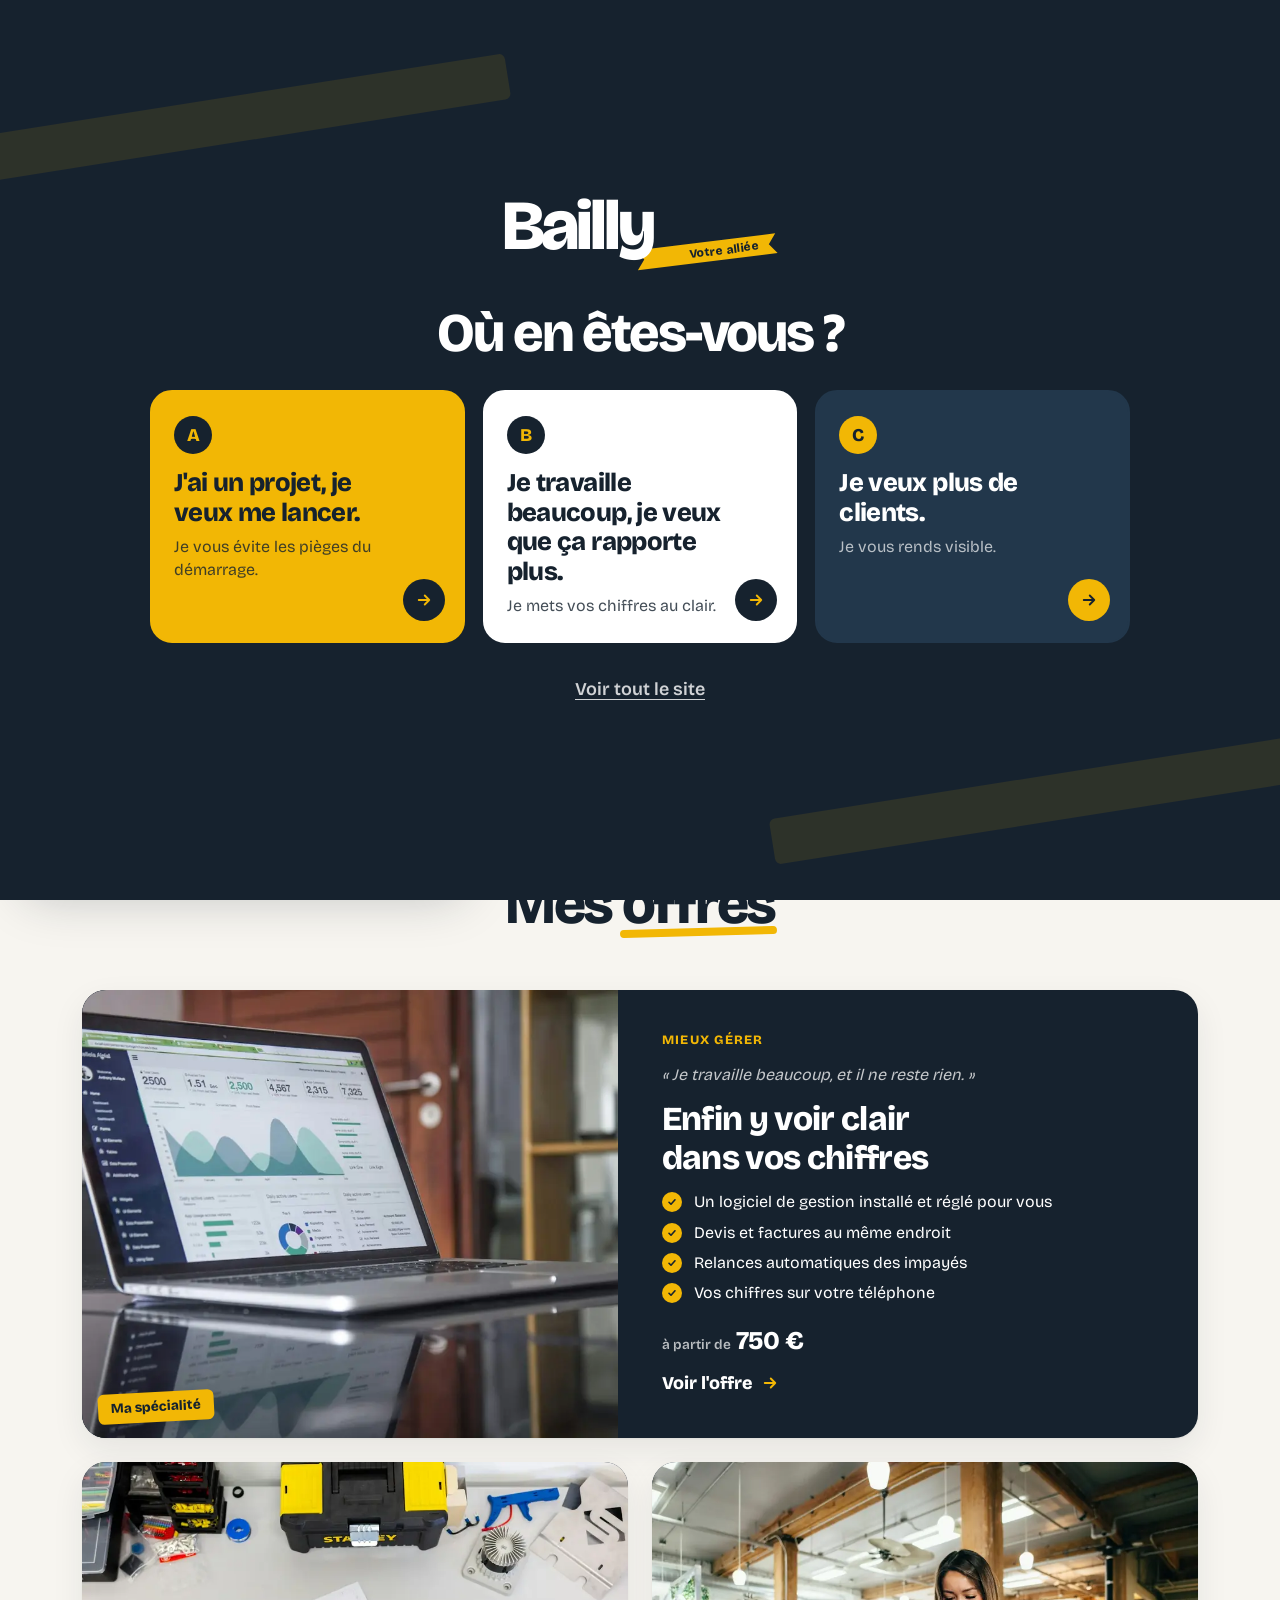
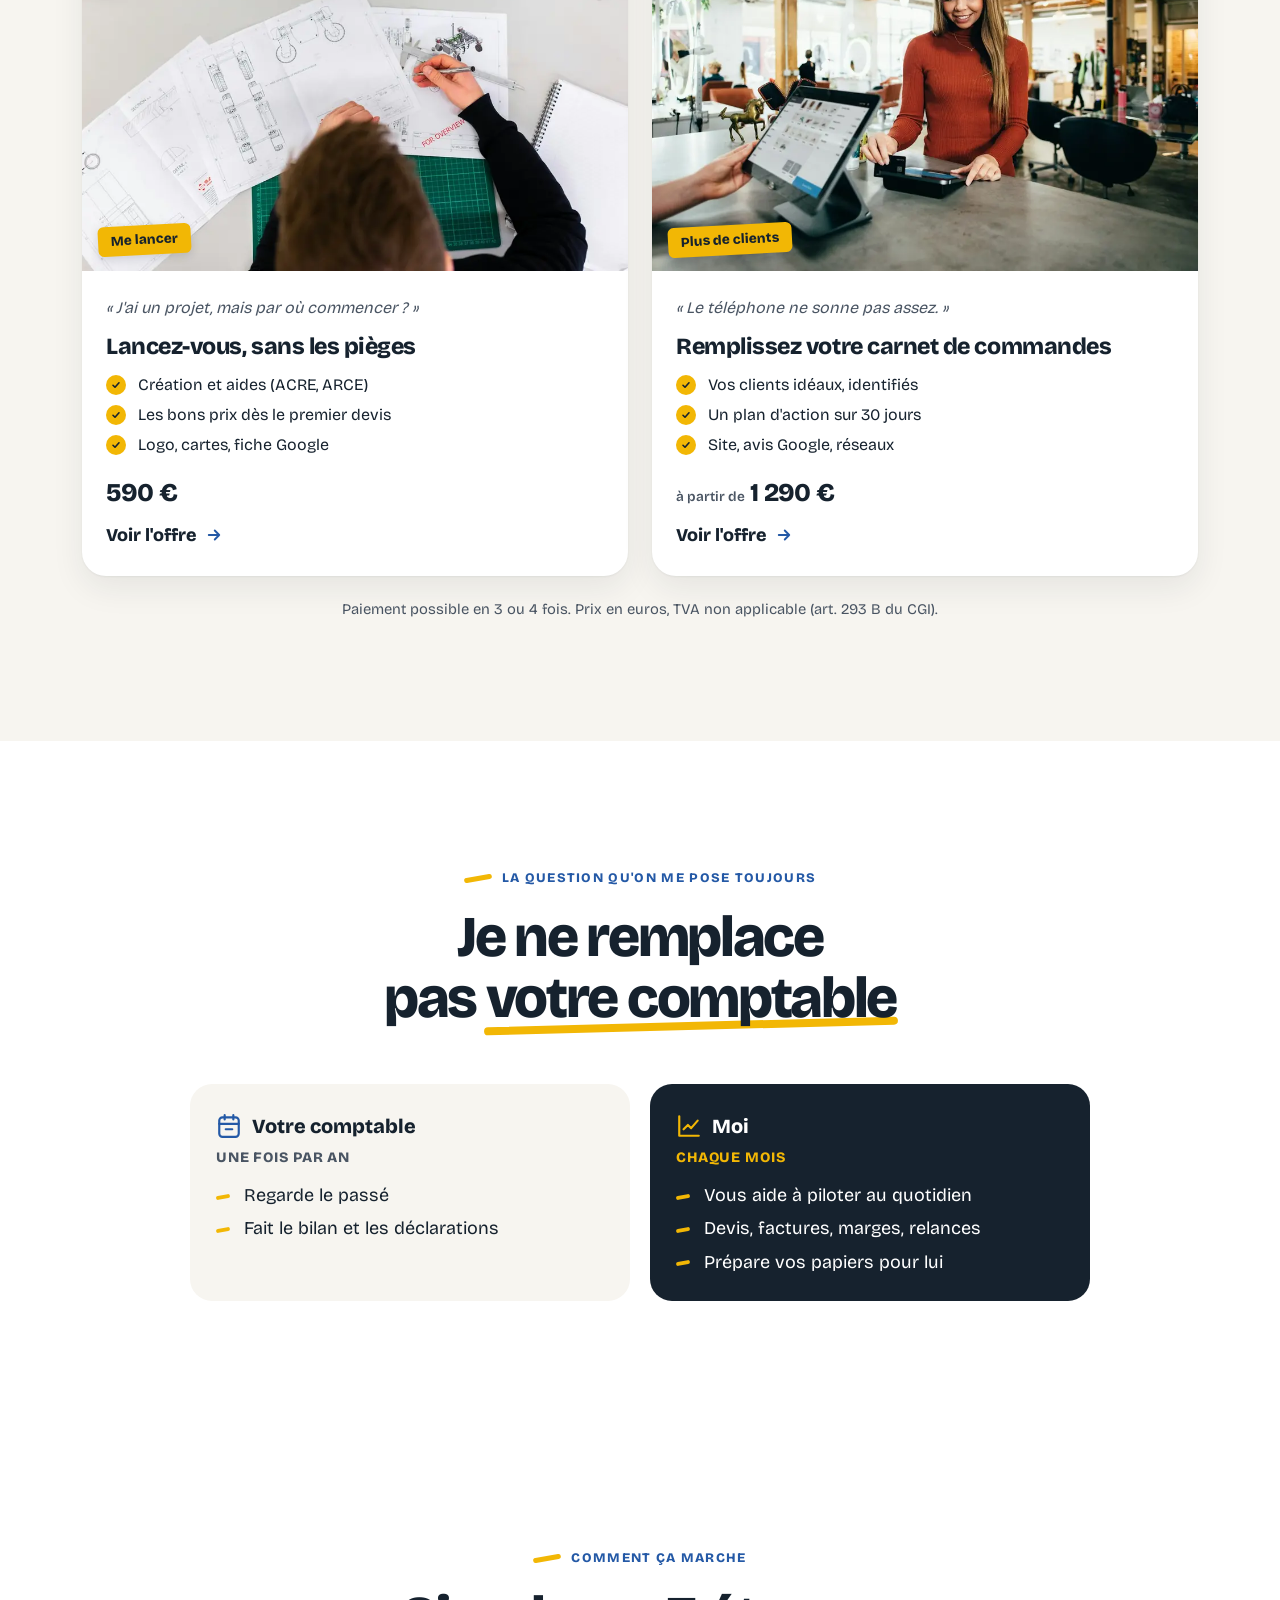
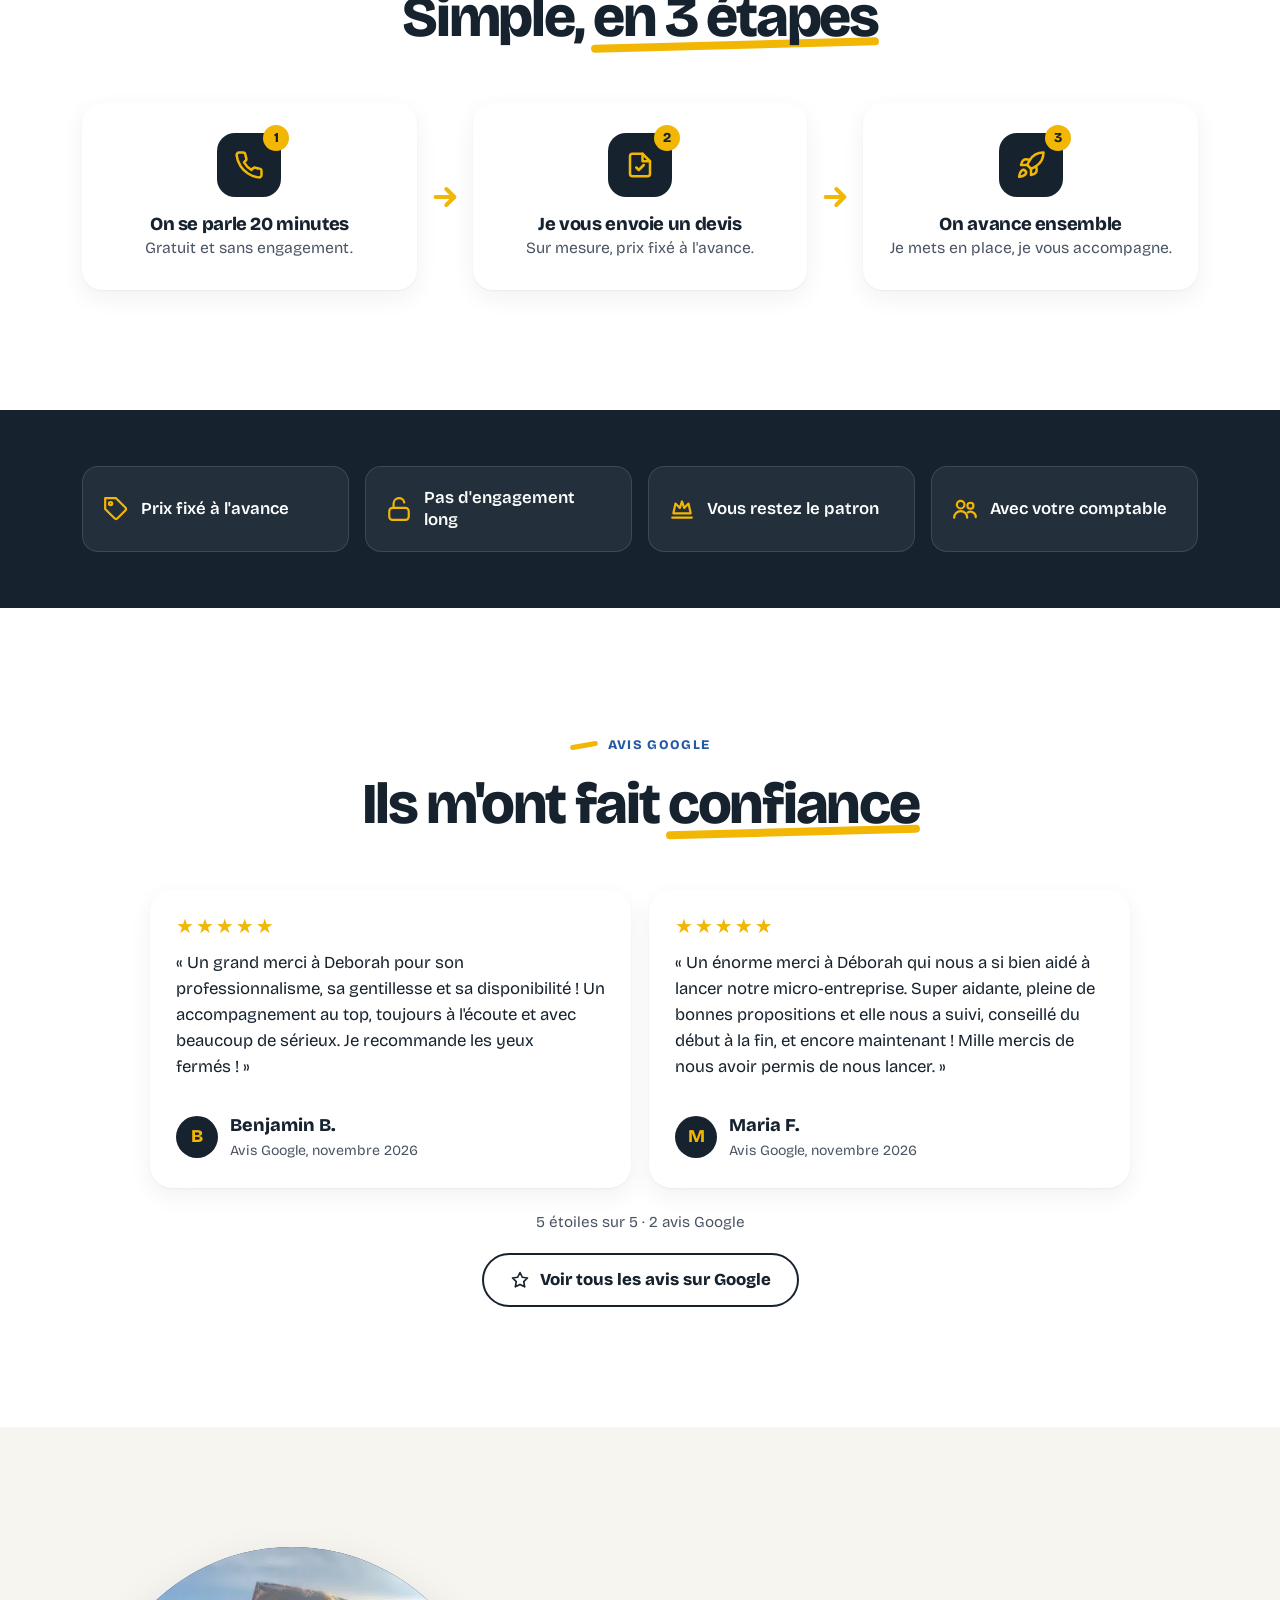
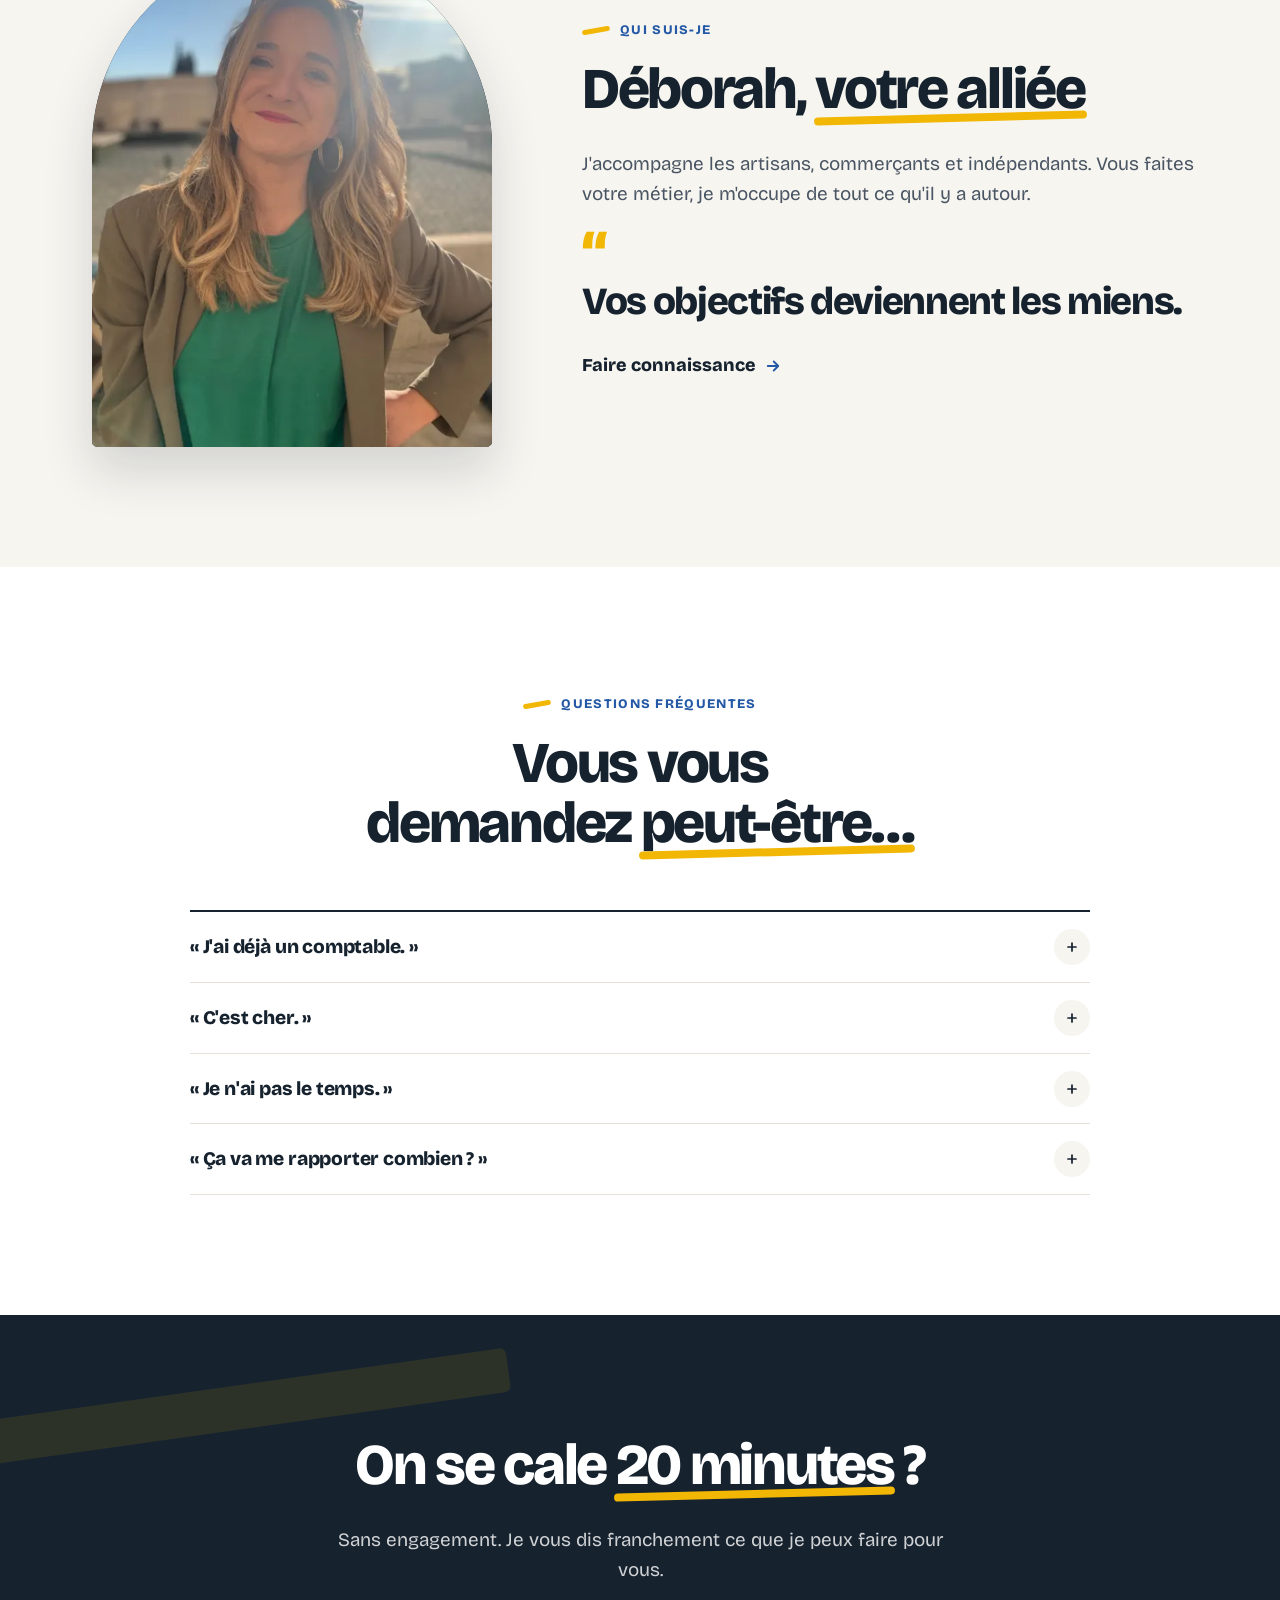
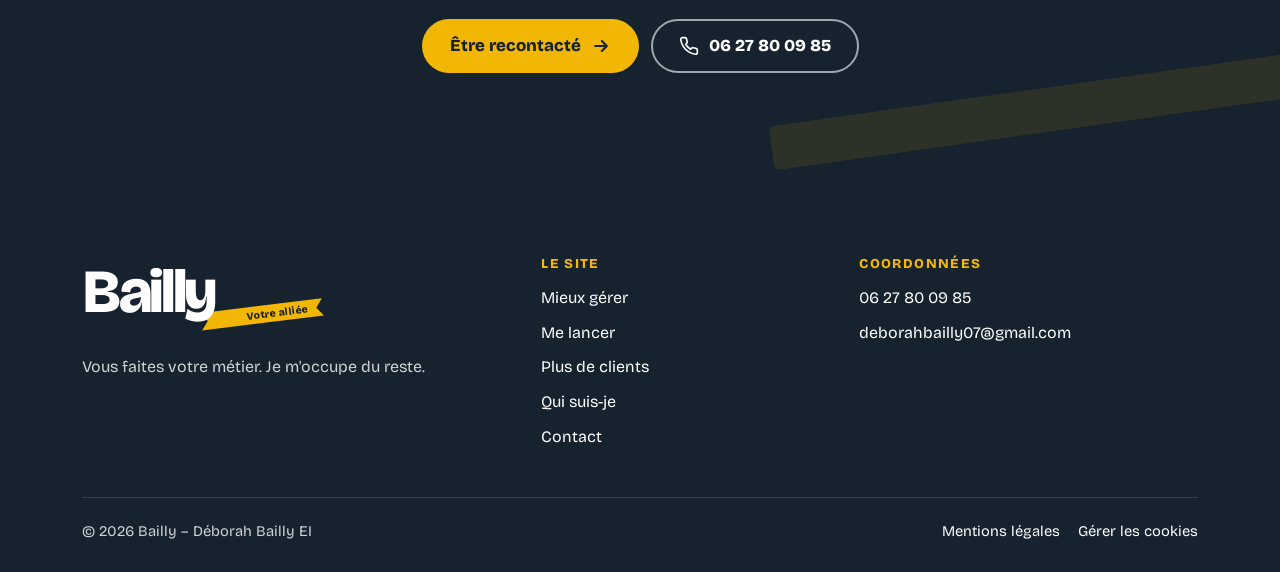
==== commit c78c43c6: "Offres plus claires : phrase métier, Mieux gérer en vedette, prix affichés, bloc comptable Co-Author" ====
--- a/index.html
+++ b/index.html
@@ -22,7 +22,7 @@
 <link rel="preconnect" href="https://fonts.googleapis.com">
 <link rel="preconnect" href="https://fonts.gstatic.com" crossorigin>
 <link href="https://fonts.googleapis.com/css2?family=Bricolage+Grotesque:opsz,wght@12..96,400;12..96,600;12..96,800&display=swap" rel="stylesheet">
-<link rel="stylesheet" href="style.css?v=mwz25x31">
+<link rel="stylesheet" href="style.css?v=mx0mnevm">
 <script>document.documentElement.classList.add('js');</script>
 <script type="application/ld+json">
 {
@@ -144,8 +144,8 @@
       <svg class="logo-ligne" viewBox="0 0 250 56" aria-hidden="true"><use href="#logo-ligne"/></svg>
     </a>
     <nav class="nav-principale" aria-label="Menu principal">
+      <a href="mieux-gerer.html">Mieux gérer</a>
       <a href="je-me-lance.html">Me lancer</a>
-      <a href="mieux-gerer.html">Mieux gérer</a>
       <a href="plus-de-clients.html">Plus de clients</a>
       <a href="qui-suis-je.html">Qui suis-je</a>
       <a class="btn btn-jaune" href="contact.html">Prendre rendez-vous</a>
@@ -163,8 +163,8 @@
 </header>
 
 <nav class="menu-mobile" id="menu-mobile" aria-label="Menu mobile" hidden>
+  <a href="mieux-gerer.html">Mieux gérer</a>
   <a href="je-me-lance.html">Me lancer</a>
-  <a href="mieux-gerer.html">Mieux gérer</a>
   <a href="plus-de-clients.html">Plus de clients</a>
   <a href="qui-suis-je.html">Qui suis-je</a>
   <a href="contact.html">Contact</a>
@@ -209,7 +209,7 @@
         <li class="pastille-lieu pastille-dispo"><span class="point" aria-hidden="true"></span>20 min pour en parler, sans engagement</li>
       </ul>
       <h1><span class="h1-ligne">Vous faites votre métier.</span> <span class="h1-ligne">Je m'occupe <span class="souligne">du reste</span>.</span></h1>
-      <p class="intro">Je vous aide à <strong>vous lancer</strong>, à <strong>mieux gérer</strong> et à <strong>trouver des clients</strong>. Vos objectifs deviennent les miens.</p>
+      <p class="intro"><strong>J'installe et je règle les outils de gestion des petites entreprises</strong> (devis, factures, chiffres), pour que vous sachiez enfin ce que vous gagnez. Je vous aide aussi à vous lancer et à trouver des clients.</p>
       <div class="boutons">
         <a class="btn btn-jaune btn-rond-fleche" href="contact.html">On en parle 20&nbsp;minutes&nbsp;? <span class="rond" aria-hidden="true"><svg><use href="#i-fleche"/></svg></span></a>
         <a class="btn btn-blanc" href="tel:+33627800985"><svg aria-hidden="true"><use href="#i-tel"/></svg>06 27 80 09 85</a>
@@ -244,26 +244,29 @@
 <section class="section creme" id="offres" aria-labelledby="titre-offres">
   <div class="conteneur">
     <div class="titre-centre">
-      <p class="repere">Comment je vous aide</p>
-      <h2 id="titre-offres" class="apparait">Où en êtes-vous&nbsp;?</h2>
+      <p class="repere">Ce que je fais</p>
+      <h2 id="titre-offres" class="apparait">Mes <span class="souligne">offres</span></h2>
     </div>
     <ul class="offres">
+      <li class="offre offre-vedette apparait">
+        <div class="offre-photo"><picture><source type="image/webp" srcset="photo-mieux-gerer.webp"><img src="photo-mieux-gerer.jpg" alt="Tableau de bord avec des graphiques sur un ordinateur portable" width="960" height="720" loading="lazy"></picture><span class="etiquette">Ma spécialité</span></div>
+        <div class="offre-corps">
+          <p class="offre-categorie">Mieux gérer</p>
+          <p class="offre-douleur">«&nbsp;Je travaille beaucoup, et il ne reste rien.&nbsp;»</p>
+          <h3>Enfin y voir clair dans vos chiffres</h3>
+          <ul><li>Un logiciel de gestion installé et réglé pour vous</li><li>Devis et factures au même endroit</li><li>Relances automatiques des impayés</li><li>Vos chiffres sur votre téléphone</li></ul>
+          <p class="offre-prix"><small>à partir de</small> 750&nbsp;€</p>
+          <a class="lien-fleche" href="mieux-gerer.html">Voir l'offre <svg aria-hidden="true"><use href="#i-fleche"/></svg></a>
+        </div>
+      </li>
       <li class="offre apparait">
         <div class="offre-photo"><picture><source type="image/webp" srcset="photo-me-lancer.webp"><img src="photo-me-lancer.jpg" alt="Plans et outils posés sur une table de travail" width="960" height="720" loading="lazy"></picture><span class="etiquette">Me lancer</span></div>
         <div class="offre-corps">
           <p class="offre-douleur">«&nbsp;J'ai un projet, mais par où commencer&nbsp;?&nbsp;»</p>
           <h3>Lancez-vous, sans les pièges</h3>
           <ul><li>Création et aides (ACRE, ARCE)</li><li>Les bons prix dès le premier devis</li><li>Logo, cartes, fiche Google</li></ul>
+          <p class="offre-prix">590&nbsp;€</p>
           <a class="lien-fleche" href="je-me-lance.html">Voir l'offre <svg aria-hidden="true"><use href="#i-fleche"/></svg></a>
-        </div>
-      </li>
-      <li class="offre apparait">
-        <div class="offre-photo"><picture><source type="image/webp" srcset="photo-mieux-gerer.webp"><img src="photo-mieux-gerer.jpg" alt="Tableau de bord avec des graphiques sur un ordinateur portable" width="960" height="720" loading="lazy"></picture><span class="etiquette">Mieux gérer</span></div>
-        <div class="offre-corps">
-          <p class="offre-douleur">«&nbsp;Je travaille beaucoup, et il ne reste rien.&nbsp;»</p>
-          <h3>Enfin y voir clair dans vos chiffres</h3>
-          <ul><li>Devis et factures au même endroit</li><li>Relances automatiques</li><li>Vos chiffres sur votre téléphone</li></ul>
-          <a class="lien-fleche" href="mieux-gerer.html">Voir l'offre <svg aria-hidden="true"><use href="#i-fleche"/></svg></a>
         </div>
       </li>
       <li class="offre apparait">
@@ -272,10 +275,34 @@
           <p class="offre-douleur">«&nbsp;Le téléphone ne sonne pas assez.&nbsp;»</p>
           <h3>Remplissez votre carnet de commandes</h3>
           <ul><li>Vos clients idéaux, identifiés</li><li>Un plan d'action sur 30 jours</li><li>Site, avis Google, réseaux</li></ul>
+          <p class="offre-prix"><small>à partir de</small> 1&nbsp;290&nbsp;€</p>
           <a class="lien-fleche" href="plus-de-clients.html">Voir l'offre <svg aria-hidden="true"><use href="#i-fleche"/></svg></a>
         </div>
       </li>
     </ul>
+    <p class="offres-mention">Paiement possible en 3 ou 4 fois. Prix en euros, TVA non applicable (art. 293 B du CGI).</p>
+  </div>
+</section>
+
+<!-- ================= COMPTABLE ================= -->
+<section class="section" aria-labelledby="titre-compta">
+  <div class="conteneur">
+    <div class="titre-centre">
+      <p class="repere">La question qu'on me pose toujours</p>
+      <h2 id="titre-compta" class="apparait">Je ne remplace pas <span class="souligne">votre comptable</span></h2>
+    </div>
+    <div class="compta apparait">
+      <div class="compta-col">
+        <p class="compta-tete"><svg aria-hidden="true"><use href="#i-calendrier"/></svg>Votre comptable</p>
+        <p class="compta-quand">Une fois par an</p>
+        <ul><li>Regarde le passé</li><li>Fait le bilan et les déclarations</li></ul>
+      </div>
+      <div class="compta-col compta-moi">
+        <p class="compta-tete"><svg aria-hidden="true"><use href="#i-graph"/></svg>Moi</p>
+        <p class="compta-quand">Chaque mois</p>
+        <ul><li>Vous aide à piloter au quotidien</li><li>Devis, factures, marges, relances</li><li>Prépare vos papiers pour lui</li></ul>
+      </div>
+    </div>
   </div>
 </section>
 
@@ -392,8 +419,8 @@
       <nav aria-label="Plan du site">
         <h2>Le site</h2>
         <ul>
+          <li><a href="mieux-gerer.html">Mieux gérer</a></li>
           <li><a href="je-me-lance.html">Me lancer</a></li>
-          <li><a href="mieux-gerer.html">Mieux gérer</a></li>
           <li><a href="plus-de-clients.html">Plus de clients</a></li>
           <li><a href="qui-suis-je.html">Qui suis-je</a></li>
           <li><a href="contact.html">Contact</a></li>
@@ -425,6 +452,6 @@
   <a href="mentions-legales.html#cookies">En savoir plus</a>
 </div>
 <script>window.BAILLY_SUIVI={"ga":"G-13XDQPNH9B","ads":""};</script>
-<script src="main.js?v=mwz25x31" defer></script>
+<script src="main.js?v=mx0mnevm" defer></script>
 </body>
 </html>
--- a/style.css
+++ b/style.css
@@ -859,3 +859,39 @@
 .pied-liens { display: inline-flex; gap: 18px; flex-wrap: wrap; }
 .btn-lien-pied { background: none; border: 0; padding: 0; font: inherit; color: var(--blanc); cursor: pointer; }
 .btn-lien-pied:hover { text-decoration: underline; text-decoration-color: var(--jaune); }
+
+/* ---------- Offre vedette + prix ---------- */
+.offre-prix { margin: 4px 0 2px; font-size: 1.6rem; font-weight: 800; letter-spacing: -0.03em; line-height: 1.1; }
+.offre-prix small { font-size: .85rem; font-weight: 600; letter-spacing: 0; color: var(--texte-doux); }
+.offre-categorie { margin: 0; font-size: .8rem; font-weight: 800; letter-spacing: .1em; text-transform: uppercase; color: var(--jaune); }
+.offre-vedette { background: var(--bleu-nuit); color: var(--blanc); }
+.offre-vedette .offre-douleur { color: rgba(255,255,255,.75); }
+.offre-vedette .offre-prix small { color: rgba(255,255,255,.7); }
+.offre-vedette .lien-fleche { color: var(--blanc); }
+.offre-vedette .lien-fleche svg { color: var(--jaune); }
+.offre-vedette h3 { font-size: 1.7rem; }
+@media (min-width: 900px) {
+  .offres { grid-template-columns: 1fr 1fr; }
+  .offre-vedette { grid-column: 1 / -1; flex-direction: row; }
+  .offre-vedette .offre-photo { flex: 0 0 48%; aspect-ratio: auto; min-height: 380px; }
+  .offre-vedette .offre-corps { padding: 40px 44px; justify-content: center; }
+  .offre-vedette h3 { font-size: 2.1rem; }
+}
+.offres-mention { text-align: center; margin: 22px 0 0; font-size: .92rem; color: var(--texte-doux); }
+.offre-tete-prix { margin: -8px 0 24px; font-size: 1.05rem; }
+.offre-tete-prix strong { font-size: 1.5rem; letter-spacing: -0.02em; }
+.offre-tete-prix small { display: block; margin-top: 4px; font-size: .85rem; color: var(--texte-doux); }
+
+/* ---------- Comptable vs moi ---------- */
+.compta { display: grid; gap: 16px; max-width: 900px; margin: 0 auto; }
+@media (min-width: 760px) { .compta { grid-template-columns: 1fr 1fr; gap: 20px; } }
+.compta-col { background: var(--creme); border-radius: 22px; padding: 26px; }
+.compta-moi { background: var(--bleu-nuit); color: var(--blanc); }
+.compta-tete { display: flex; align-items: center; gap: 10px; margin: 0; font-weight: 800; font-size: 1.25rem; }
+.compta-tete svg { width: 26px; height: 26px; color: var(--bleu); }
+.compta-moi .compta-tete svg { color: var(--jaune); }
+.compta-quand { margin: 4px 0 14px; font-size: .9rem; font-weight: 800; letter-spacing: .06em; text-transform: uppercase; color: var(--texte-doux); }
+.compta-moi .compta-quand { color: var(--jaune); }
+.compta ul { list-style: none; display: grid; gap: 8px; }
+.compta li { display: grid; grid-template-columns: 18px 1fr; gap: 10px; line-height: 1.4; }
+.compta li::before { content: ""; width: 14px; height: 4px; border-radius: 2px; background: var(--jaune); margin-top: .65em; transform: rotate(-10deg); }
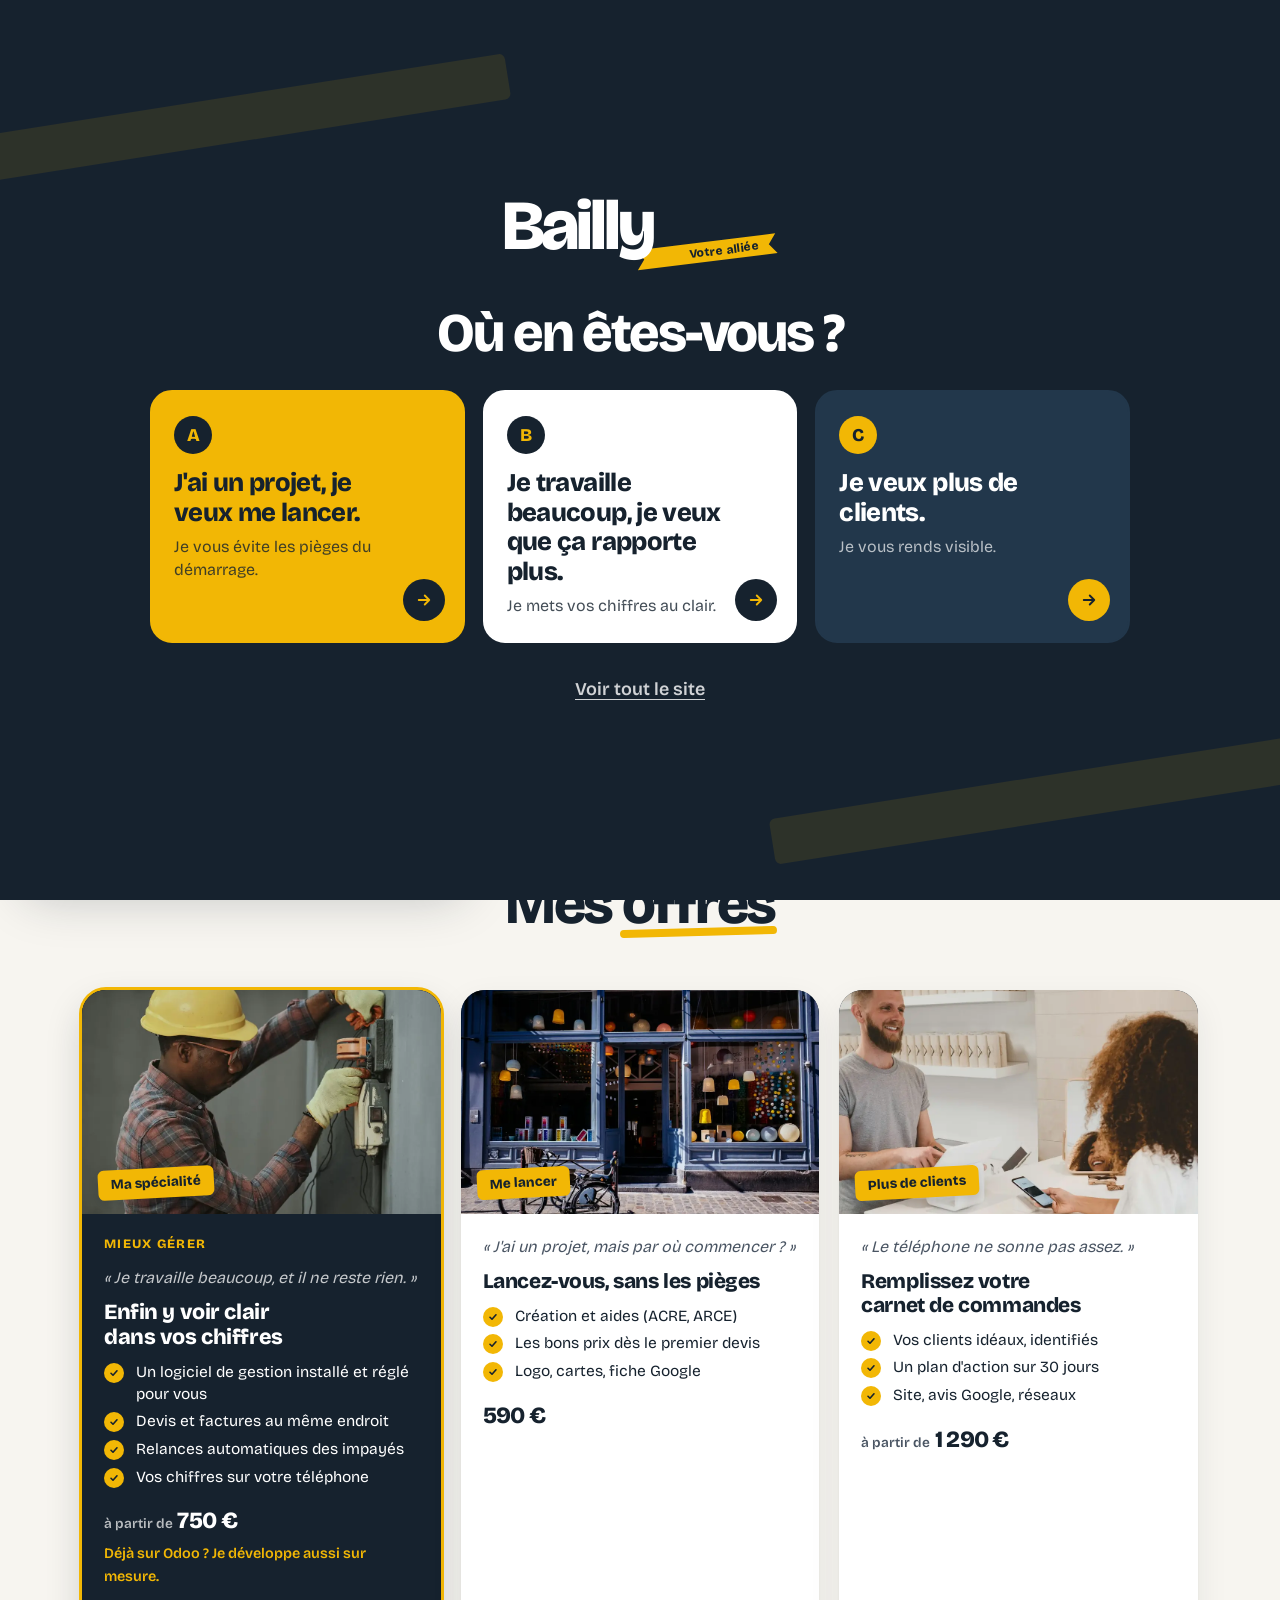
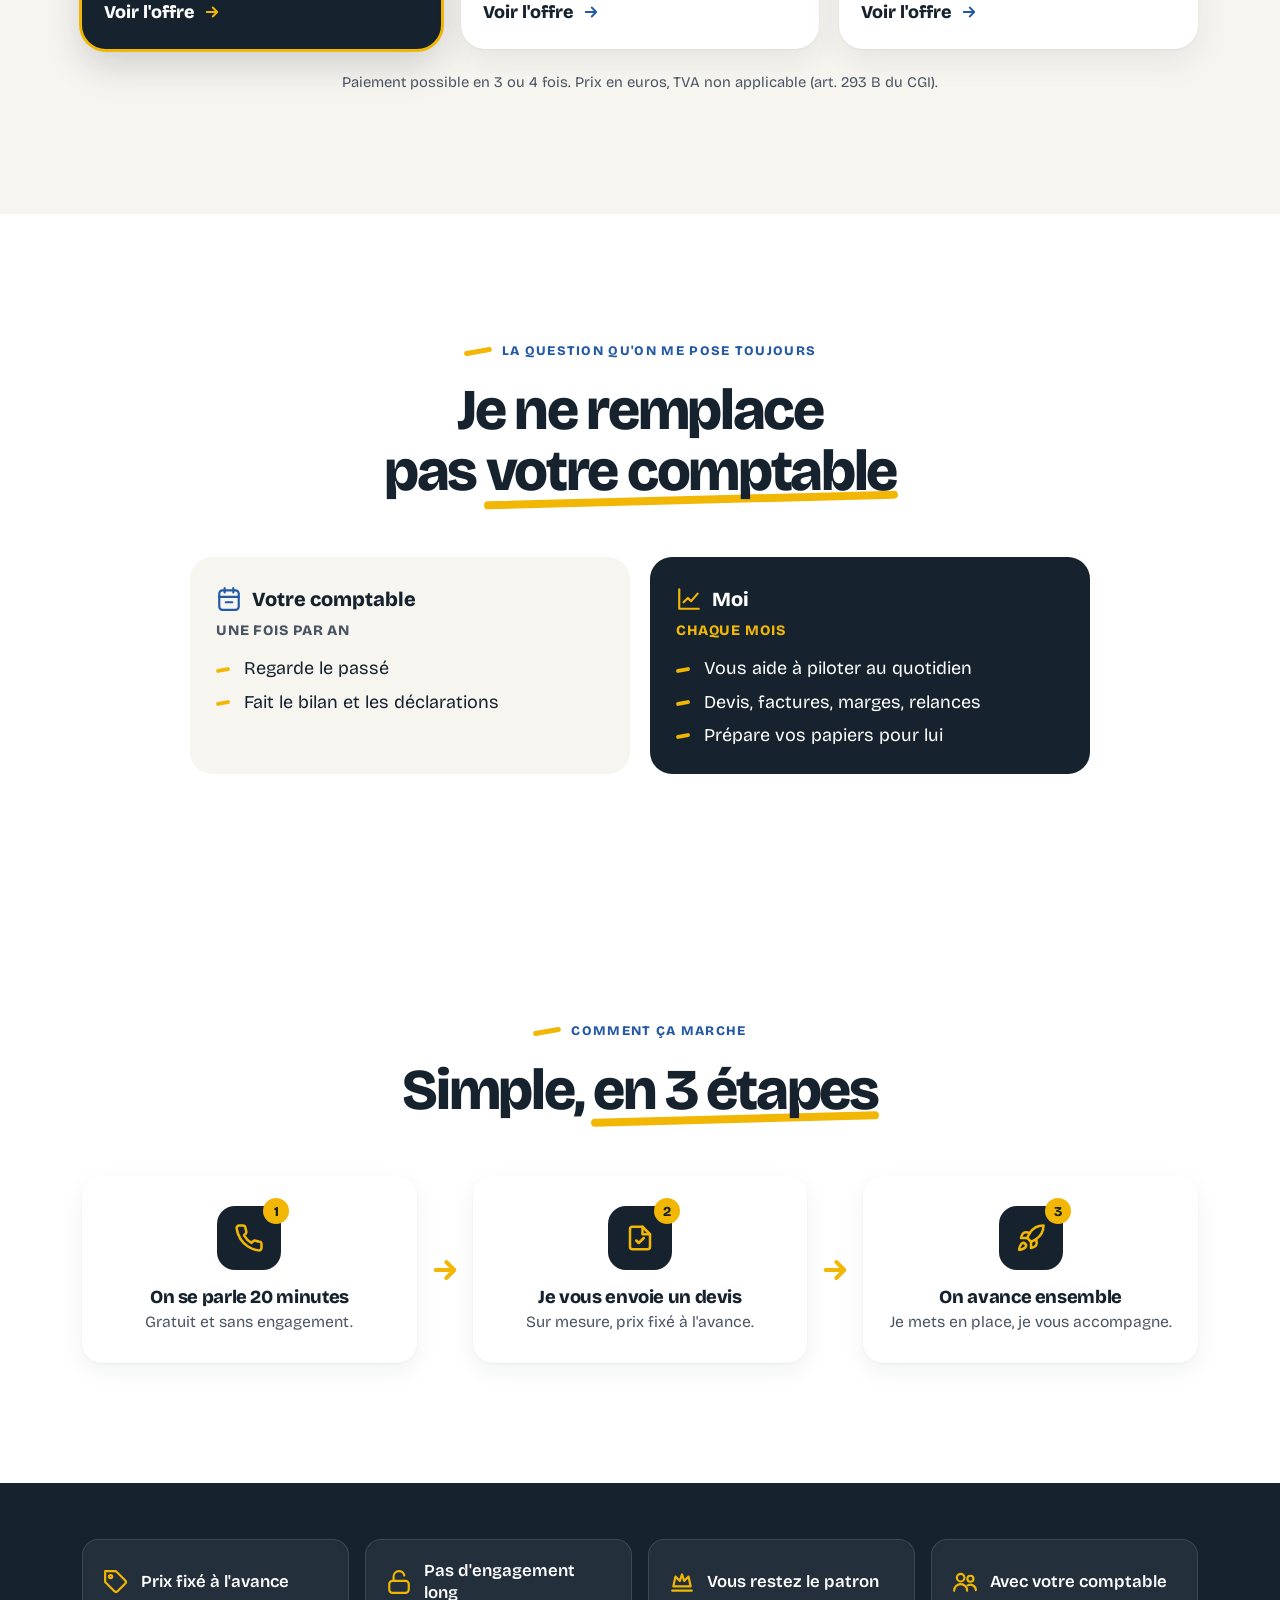
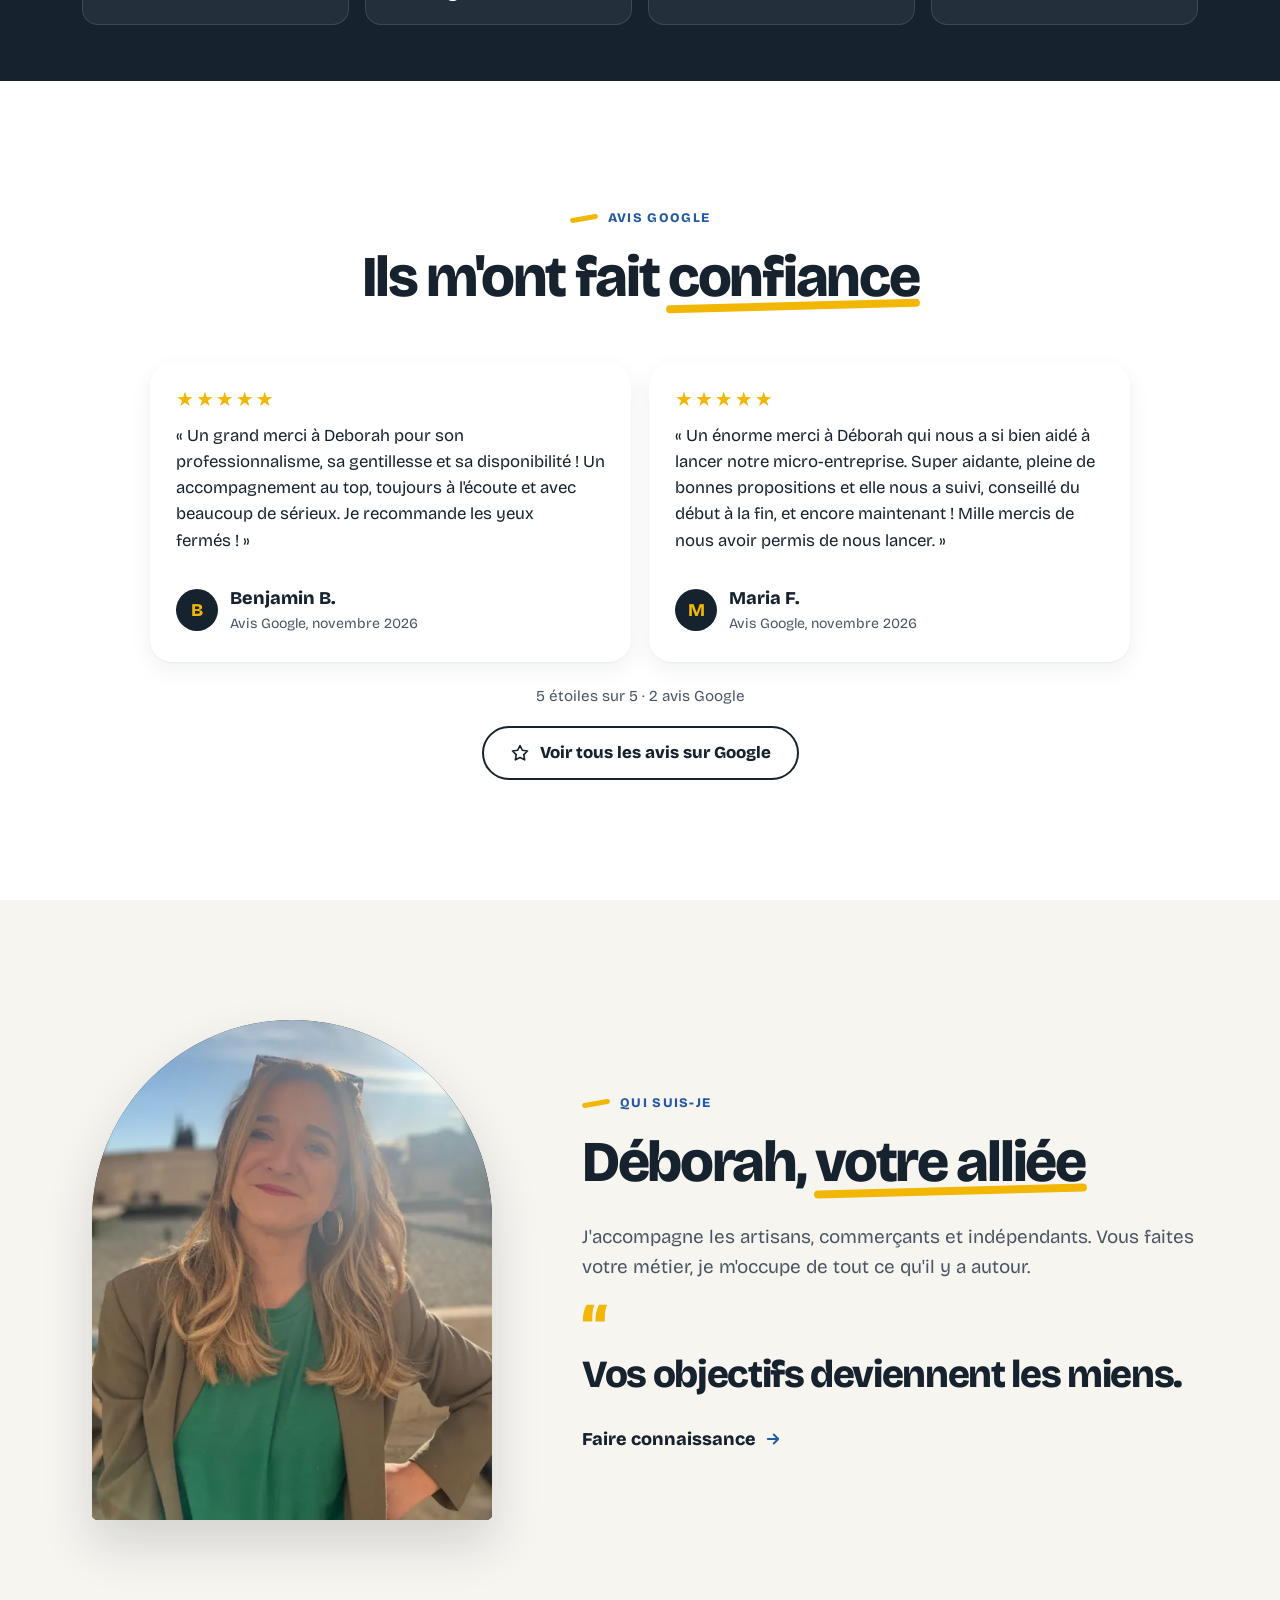
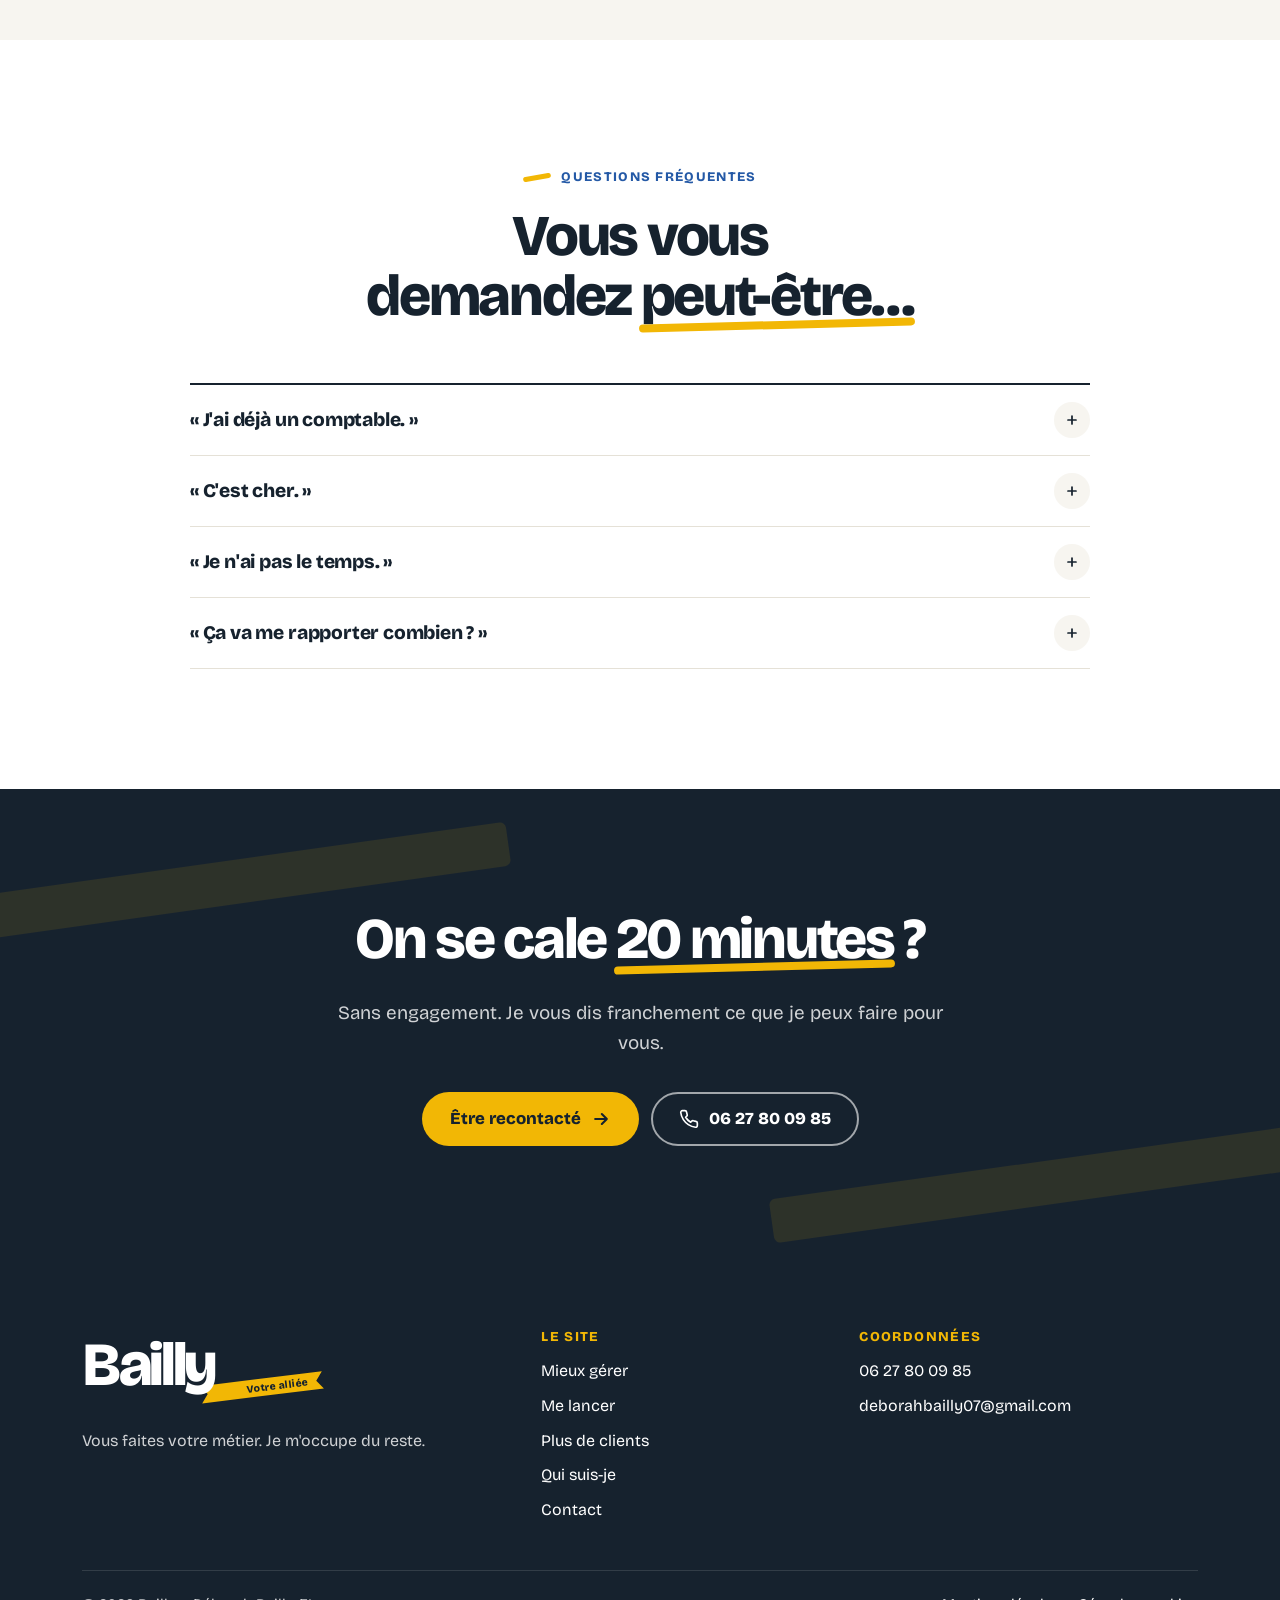
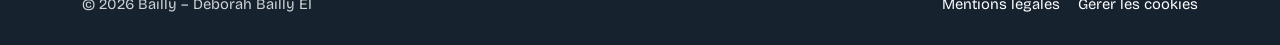
==== commit cf4a797b: "Photos terrain pour les offres, bloc offres compact, section développement Odoo Photos : Unsplash (l" ====
--- a/index.html
+++ b/index.html
@@ -22,7 +22,7 @@
 <link rel="preconnect" href="https://fonts.googleapis.com">
 <link rel="preconnect" href="https://fonts.gstatic.com" crossorigin>
 <link href="https://fonts.googleapis.com/css2?family=Bricolage+Grotesque:opsz,wght@12..96,400;12..96,600;12..96,800&display=swap" rel="stylesheet">
-<link rel="stylesheet" href="style.css?v=mx0mnevm">
+<link rel="stylesheet" href="style.css?v=mx0n3xmi">
 <script>document.documentElement.classList.add('js');</script>
 <script type="application/ld+json">
 {
@@ -249,18 +249,19 @@
     </div>
     <ul class="offres">
       <li class="offre offre-vedette apparait">
-        <div class="offre-photo"><picture><source type="image/webp" srcset="photo-mieux-gerer.webp"><img src="photo-mieux-gerer.jpg" alt="Tableau de bord avec des graphiques sur un ordinateur portable" width="960" height="720" loading="lazy"></picture><span class="etiquette">Ma spécialité</span></div>
+        <div class="offre-photo"><picture><source type="image/webp" srcset="photo-mieux-gerer.webp"><img src="photo-mieux-gerer.jpg" alt="Un électricien au travail sur un tableau électrique" width="960" height="720" loading="lazy"></picture><span class="etiquette">Ma spécialité</span></div>
         <div class="offre-corps">
           <p class="offre-categorie">Mieux gérer</p>
           <p class="offre-douleur">«&nbsp;Je travaille beaucoup, et il ne reste rien.&nbsp;»</p>
           <h3>Enfin y voir clair dans vos chiffres</h3>
           <ul><li>Un logiciel de gestion installé et réglé pour vous</li><li>Devis et factures au même endroit</li><li>Relances automatiques des impayés</li><li>Vos chiffres sur votre téléphone</li></ul>
           <p class="offre-prix"><small>à partir de</small> 750&nbsp;€</p>
+          <p class="offre-odoo">Déjà sur Odoo&nbsp;? Je développe aussi sur mesure.</p>
           <a class="lien-fleche" href="mieux-gerer.html">Voir l'offre <svg aria-hidden="true"><use href="#i-fleche"/></svg></a>
         </div>
       </li>
       <li class="offre apparait">
-        <div class="offre-photo"><picture><source type="image/webp" srcset="photo-me-lancer.webp"><img src="photo-me-lancer.jpg" alt="Plans et outils posés sur une table de travail" width="960" height="720" loading="lazy"></picture><span class="etiquette">Me lancer</span></div>
+        <div class="offre-photo"><picture><source type="image/webp" srcset="photo-me-lancer.webp"><img src="photo-me-lancer.jpg" alt="Devanture d'une boutique colorée" width="960" height="720" loading="lazy"></picture><span class="etiquette">Me lancer</span></div>
         <div class="offre-corps">
           <p class="offre-douleur">«&nbsp;J'ai un projet, mais par où commencer&nbsp;?&nbsp;»</p>
           <h3>Lancez-vous, sans les pièges</h3>
@@ -270,7 +271,7 @@
         </div>
       </li>
       <li class="offre apparait">
-        <div class="offre-photo"><picture><source type="image/webp" srcset="photo-plus-de-clients.webp"><img src="photo-plus-de-clients.jpg" alt="Une commerçante encaisse une cliente au comptoir" width="960" height="720" loading="lazy"></picture><span class="etiquette">Plus de clients</span></div>
+        <div class="offre-photo"><picture><source type="image/webp" srcset="photo-plus-de-clients.webp"><img src="photo-plus-de-clients.jpg" alt="Un commerçant souriant sert une cliente au comptoir" width="960" height="720" loading="lazy"></picture><span class="etiquette">Plus de clients</span></div>
         <div class="offre-corps">
           <p class="offre-douleur">«&nbsp;Le téléphone ne sonne pas assez.&nbsp;»</p>
           <h3>Remplissez votre carnet de commandes</h3>
@@ -452,6 +453,6 @@
   <a href="mentions-legales.html#cookies">En savoir plus</a>
 </div>
 <script>window.BAILLY_SUIVI={"ga":"G-13XDQPNH9B","ads":""};</script>
-<script src="main.js?v=mx0mnevm" defer></script>
+<script src="main.js?v=mx0n3xmi" defer></script>
 </body>
 </html>
--- a/style.css
+++ b/style.css
@@ -895,3 +895,31 @@
 .compta ul { list-style: none; display: grid; gap: 8px; }
 .compta li { display: grid; grid-template-columns: 18px 1fr; gap: 10px; line-height: 1.4; }
 .compta li::before { content: ""; width: 14px; height: 4px; border-radius: 2px; background: var(--jaune); margin-top: .65em; transform: rotate(-10deg); }
+
+/* ---------- Offres compactes : 3 côte à côte ---------- */
+@media (min-width: 900px) {
+  .offres { grid-template-columns: repeat(3, 1fr); gap: 20px; }
+  .offre-vedette { grid-column: auto; flex-direction: column; }
+  .offre-vedette .offre-photo { flex: none; min-height: 0; aspect-ratio: 16 / 10; }
+  .offre-vedette .offre-corps { padding: 20px 22px 22px; justify-content: flex-start; }
+  .offre-vedette h3 { font-size: 1.35rem; }
+}
+.offre-photo { aspect-ratio: 16 / 10; }
+.offre-corps { padding: 20px 22px 22px; gap: 10px; }
+.offre h3 { font-size: 1.3rem; }
+.offre-vedette h3 { font-size: 1.35rem; }
+.offre ul { gap: 6px; }
+.offre li { font-size: .97rem; }
+.offre-prix { font-size: 1.45rem; }
+.offre-vedette { box-shadow: 0 0 0 3px var(--jaune), 0 16px 36px rgba(22,34,46,.18); }
+.offre-odoo { margin: -4px 0 0; font-size: .9rem; color: var(--jaune); font-weight: 600; }
+@media (max-width: 559px) { .offre-photo { aspect-ratio: 2 / 1; } }
+
+/* ---------- Odoo pour connaisseurs ---------- */
+.odoo-dev { display: grid; gap: 32px; align-items: center; }
+.odoo-dev h2 { font-size: clamp(1.9rem, 5vw, 2.8rem); }
+.odoo-dev .intro { margin-bottom: 26px; }
+.odoo-liste { list-style: none; display: grid; gap: 10px; }
+.odoo-liste li { display: flex; align-items: center; gap: 12px; padding: 14px 16px; border-radius: 14px; background: rgba(255,255,255,.06); border: 1px solid rgba(255,255,255,.12); font-weight: 600; line-height: 1.3; }
+.odoo-liste svg { width: 24px; height: 24px; color: var(--jaune); flex: none; }
+@media (min-width: 960px) { .odoo-dev { grid-template-columns: 1.1fr 1fr; gap: 64px; } }
